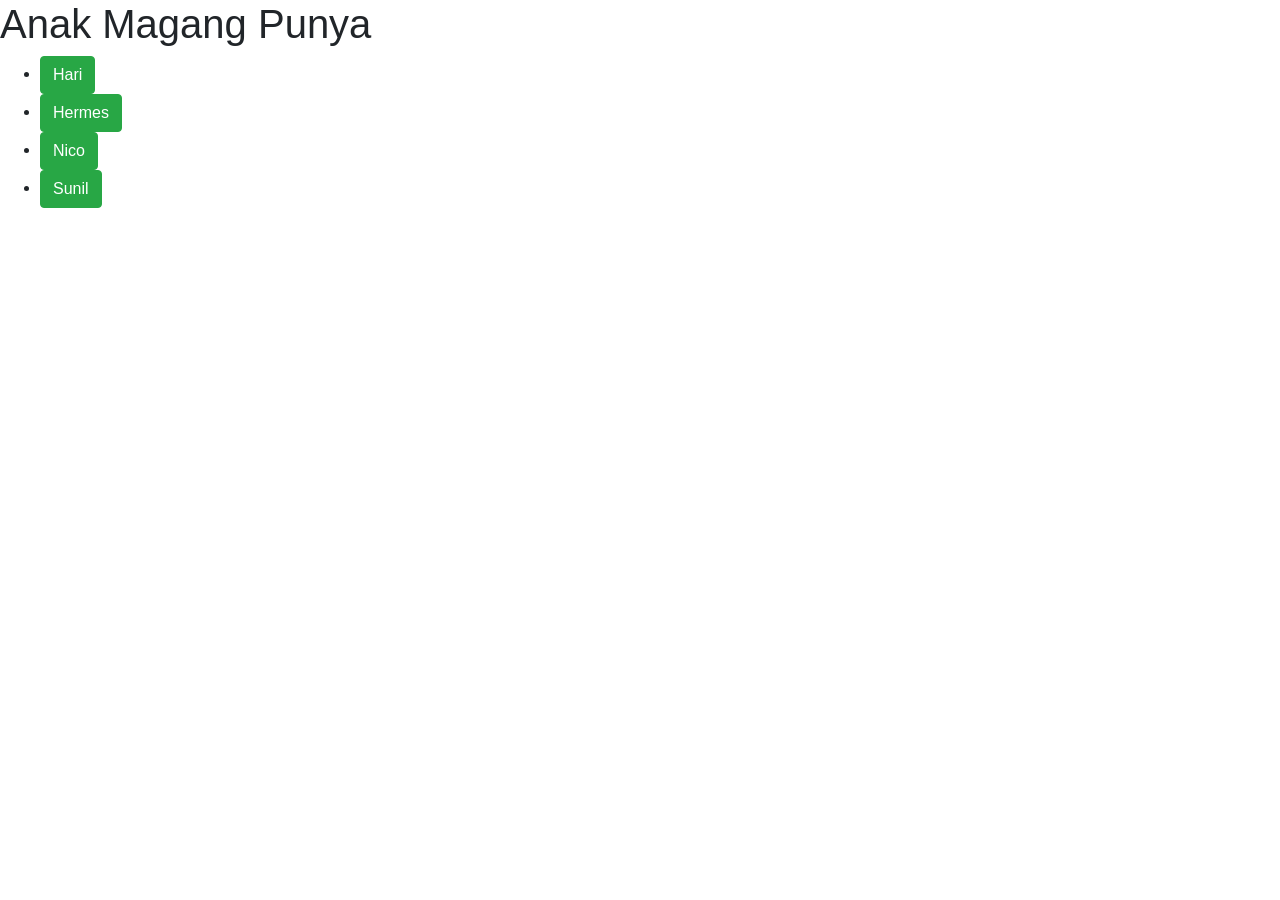
==== index.html @ f6f4cf1c "Anak Magang" ====
<!DOCTYPE html>
<html lang="en">
<head>
    <meta charset="UTF-8">
    <meta name="viewport" content="width=device-width, initial-scale=1.0">
    <meta http-equiv="X-UA-Compatible" content="ie=edge">
    <title>Anak Magang Punya</title>
    <link rel="stylesheet" href="backup/assets/css/bootstrap.css">
</head>
<body>
    <h1>Anak Magang Punya</h1>
    <ul>
        <li><a href="Hari/tes.html" class="btn btn-success">Hari</a></li>
        <li><a href="Hermes/test.html" class="btn btn-success">Hermes</a></li>
        <li><a href="Nico/test3.html" class="btn btn-success">Nico</a></li>
        <li><a href="Sunil/tess.html" class="btn btn-success">Sunil</a></li>
    </ul>
</body>
</html>
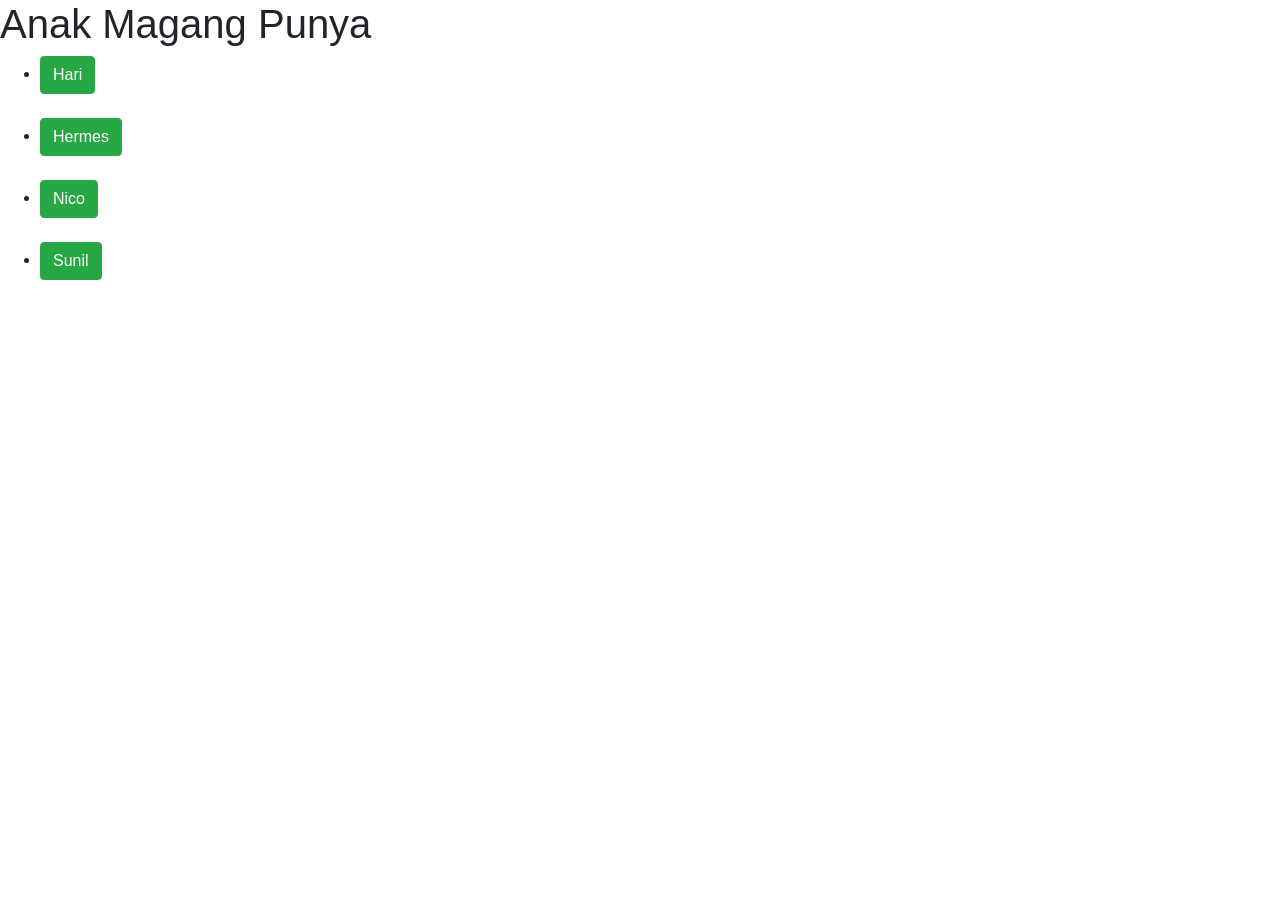
==== commit fc347d6e: "Anak Magang" ====
--- a/index.html
+++ b/index.html
@@ -10,9 +10,9 @@
 <body>
     <h1>Anak Magang Punya</h1>
     <ul>
-        <li><a href="Hari/tes.html" class="btn btn-success">Hari</a></li>
-        <li><a href="Hermes/test.html" class="btn btn-success">Hermes</a></li>
-        <li><a href="Nico/test3.html" class="btn btn-success">Nico</a></li>
+        <li><a href="Hari/tes.html" class="btn btn-success">Hari</a></li><br>
+        <li><a href="Hermes/test.html" class="btn btn-success">Hermes</a></li><br>
+        <li><a href="Nico/test3.html" class="btn btn-success">Nico</a></li><br>
         <li><a href="Sunil/tess.html" class="btn btn-success">Sunil</a></li>
     </ul>
 </body>
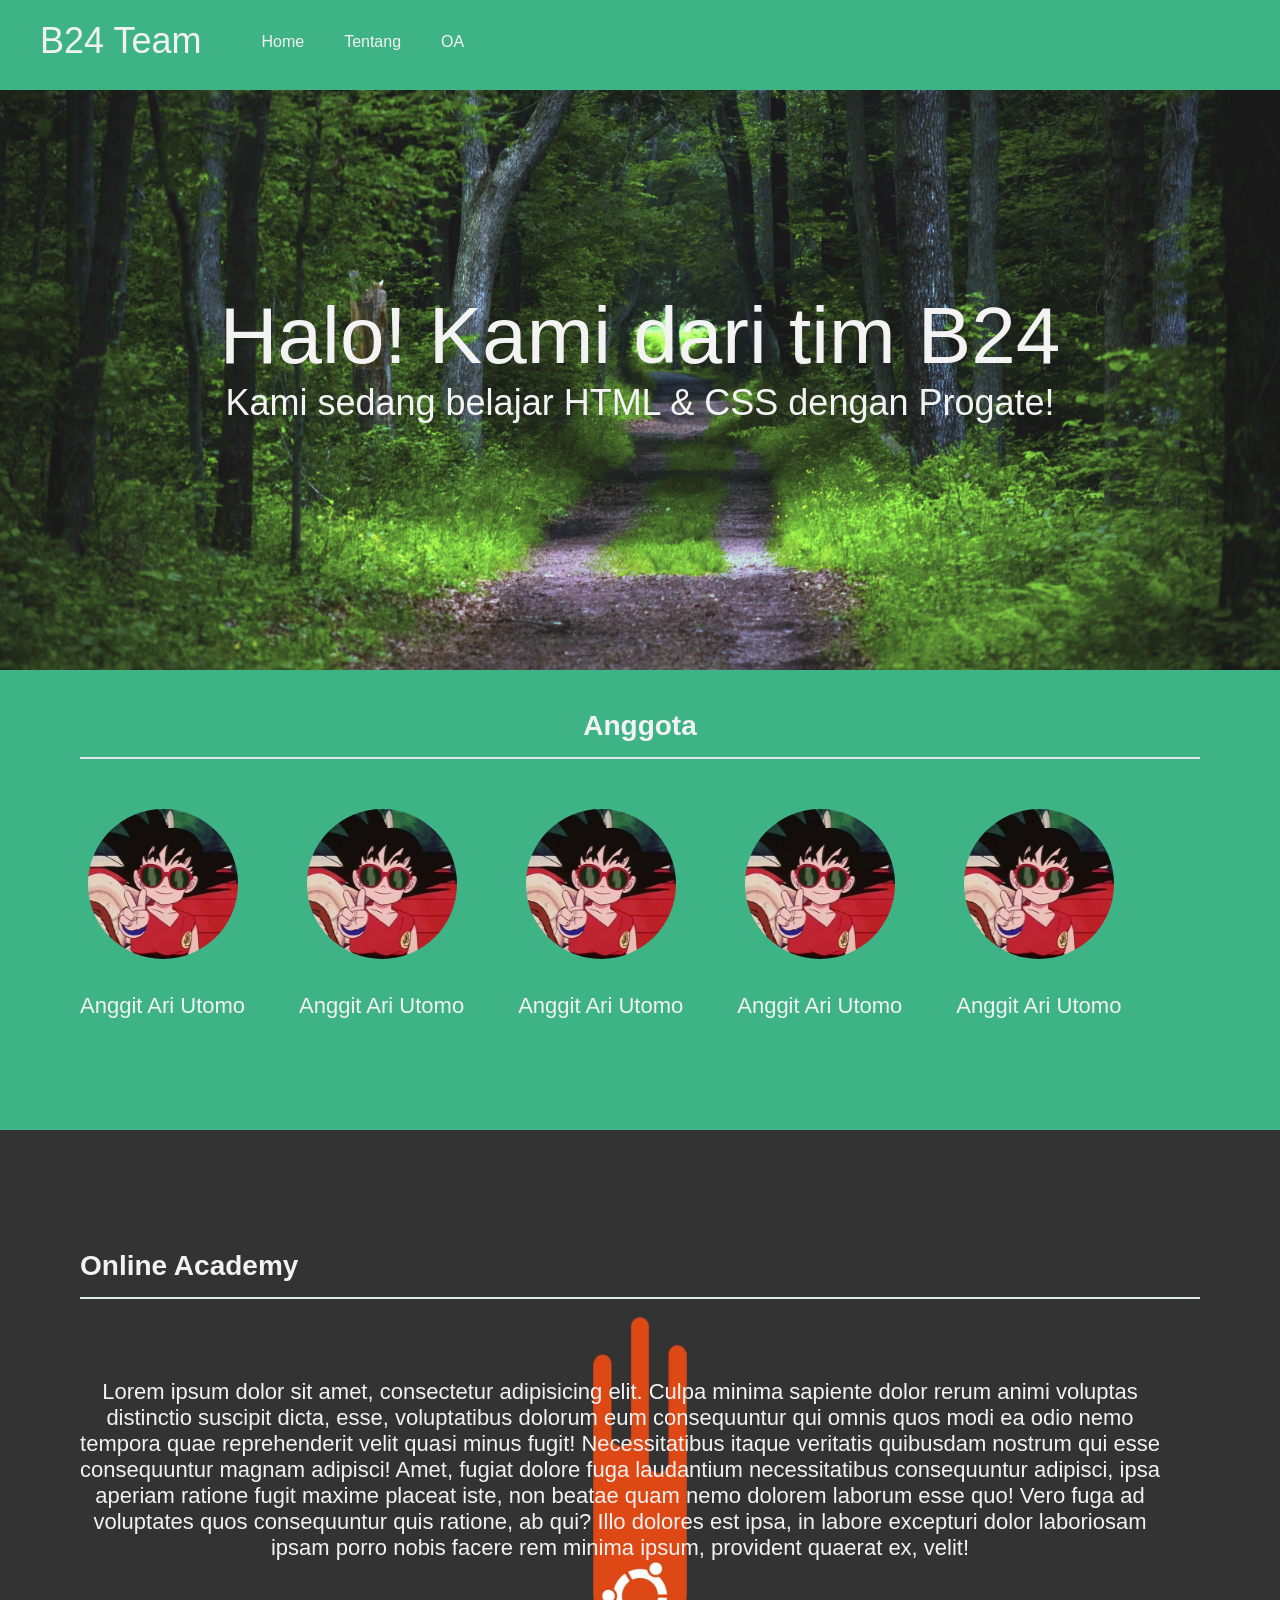
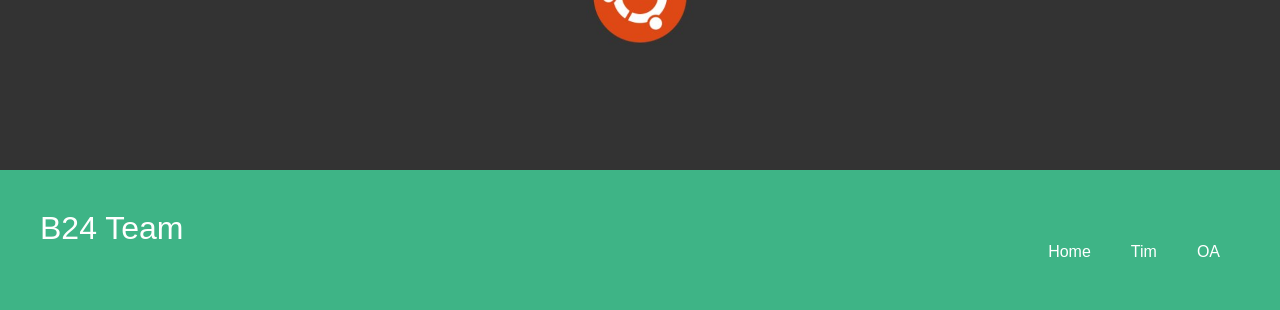
==== commit d5c8a8cc: "push pertama" ====
--- a/index.html
+++ b/index.html
@@ -1,19 +1,80 @@
 <!DOCTYPE html>
 <html lang="en">
 <head>
-    <meta charset="UTF-8">
-    <meta name="viewport" content="width=device-width, initial-scale=1.0">
-    <meta http-equiv="X-UA-Compatible" content="ie=edge">
-    <title>Anak Magang Punya</title>
-    <link rel="stylesheet" href="backup/assets/css/bootstrap.css">
+   <meta charset="UTF-8">
+   <meta name="viewport" content="width=device-width, initial-scale=1.0">
+   <meta http-equiv="X-UA-Compatible" content="ie=edge">
+   <title>B24 DTS20</title>
+   <link rel="stylesheet" href="style.css">
 </head>
 <body>
-    <h1>Anak Magang Punya</h1>
-    <ul>
-        <li><a href="Hari/tes.html" class="btn btn-success">Hari</a></li><br>
-        <li><a href="Hermes/test.html" class="btn btn-success">Hermes</a></li><br>
-        <li><a href="Nico/test3.html" class="btn btn-success">Nico</a></li><br>
-        <li><a href="Sunil/tess.html" class="btn btn-success">Sunil</a></li>
-    </ul>
+   <div class="header">
+      <div class="header-logo">
+         B24 Team
+      </div>
+
+      <div class="header-list">
+         <ul>
+            <li><a href="#">Home</a></li>
+            <li><a href="#">Tentang</a></li>
+            <li><a href="#">OA</a></li>
+         </ul>
+      </div>
+   </div>
+
+   <div class="main-tiga">
+      <div class="copy-container">
+         <h1>Halo! Kami dari tim B24</h1>
+         <h2>Kami sedang belajar HTML & CSS dengan Progate!</h2>
+      </div>
+   </div>
+
+   <div class="main">
+      <div class="contents">
+         <h3 class="content-title">Anggota</h3>
+
+         <div class="content-items">
+            <img src="img.jpeg" alt="" width="150" height="150" class="img">
+            <p>Anggit Ari Utomo</p>
+         </div>
+         <div class="content-items">
+            <img src="img.jpeg" alt="" width="150" height="150" class="img">
+            <p>Anggit Ari Utomo</p>
+         </div>
+         <div class="content-items">
+            <img src="img.jpeg" alt="" width="150" height="150" class="img">
+            <p>Anggit Ari Utomo</p>
+         </div>
+         <div class="content-items">
+            <img src="img.jpeg" alt="" width="150" height="150" class="img">
+            <p>Anggit Ari Utomo</p>
+         </div>
+         <div class="content-items">
+            <img src="img.jpeg" alt="" width="150" height="150" class="img">
+            <p>Anggit Ari Utomo</p>
+         </div>
+      </div>
+   </div>
+
+   <div class="main-dua">
+      <div class="contents-dua">
+         <h3 class="content-title-dua">Online Academy</h3>
+
+         <div class="content-items-dua">
+            <p>Lorem ipsum dolor sit amet, consectetur adipisicing elit. Culpa minima sapiente dolor rerum animi voluptas distinctio suscipit dicta, esse, voluptatibus dolorum eum consequuntur qui omnis quos modi ea odio nemo tempora quae reprehenderit velit quasi minus fugit! Necessitatibus itaque veritatis quibusdam nostrum qui esse consequuntur magnam adipisci! Amet, fugiat dolore fuga laudantium necessitatibus consequuntur adipisci, ipsa aperiam ratione fugit maxime placeat iste, non beatae quam nemo dolorem laborum esse quo! Vero fuga ad voluptates quos consequuntur quis ratione, ab qui? Illo dolores est ipsa, in labore excepturi dolor laboriosam ipsam porro nobis facere rem minima ipsum, provident quaerat ex, velit!</p>
+         </div>
+      </div>
+   </div>
+
+   <div class="footer">
+      <div class="footer-logo">B24 Team</div>
+      <div class="footer-list">
+         <ul>
+            <li>Home</li>
+            <li>Tim</li>
+            <li>OA</li>
+         </ul>
+      </div>
+   </div>
 </body>
-</html>+</html>
--- a/style.css
+++ b/style.css
@@ -0,0 +1,149 @@
+* {
+   font-family: 'Ubuntu', sans-serif;
+   margin: 0;
+}
+
+.header {
+  background-color: #3eb486;
+  height: 90px;
+  position: sticky;
+  top: 0;
+  z-index: 10;
+}
+
+.header-logo {
+   font-size: 36px;
+   float: left;
+   padding: 20px 40px;
+   color: #f2f2f2;
+}
+
+li {
+   list-style: none;
+   float: left;
+   padding: 33px 20px;
+}
+
+.header-list a {
+   text-decoration: none;
+   color: #f2f2f2;
+}
+
+
+.main {
+  background-color: #3eb486;
+  color: #f2f2f2;
+  height: auto;
+  padding: 20px 80px;
+}
+
+.copy-container {
+   margin-top: 100px;
+   text-align: center;
+}
+
+.copy-container h1 {
+   font-size: 80px;
+   font-weight: normal;
+}
+
+.copy-container h2 {
+   font-size: 36px;
+   font-weight: normal;
+}
+
+.contents {
+   height: 400px;
+   margin-top: 20px;
+   text-align: center;
+   flex-wrap: wrap;
+}
+
+.content-title {
+   border-bottom: 2px solid #dee7ec;
+   font-size: 28px;
+   padding-bottom: 15px;
+   margin-bottom: 50px;
+}
+
+.content-items {
+   float: left;
+   margin-right: 54px;
+   text-align: center;
+}
+
+.content-items p {
+  font-size: 22px;
+  margin-top: 30px;
+  text-align: center;
+}
+
+.img {
+   border-radius: 50%;
+}
+
+
+.main-dua {
+  background-image: url(wp2.jpg);
+  background-size: cover;
+  background-position: left;
+  color: #f2f2f2;
+  height: auto;
+  padding: 20px 80px;
+}
+
+
+.main-tiga {
+  background-image: url(wp.jpg);
+  background-position: center;
+  background-size: cover;
+  height: 380px;
+  color: #f2f2f2;
+  padding: 100px 80px;
+  opacity: 0.9;
+}
+
+.contents-dua {
+   height: 500px;
+   margin-top: 100px;
+}
+
+.content-title-dua {
+   border-bottom: 2px solid #dee7ec;
+   font-size: 28px;
+   padding-bottom: 15px;
+   margin-bottom: 50px;
+}
+
+.content-items-dua {
+   float: left;
+   margin-right: 40px;
+}
+
+.content-items-dua p {
+  font-size: 22px;
+  margin-top: 30px;
+  text-align: center;
+}
+
+/* footer */
+
+.footer {
+  background-color: #3eb486;
+  color: #fff;
+  height: 60px;
+  padding: 40px;
+}
+
+.footer-logo {
+  float: left;
+  font-size: 32px;
+}
+
+.footer-list {
+  float: right;
+}
+
+.footer-list li {
+  padding-bottom: auto;
+}
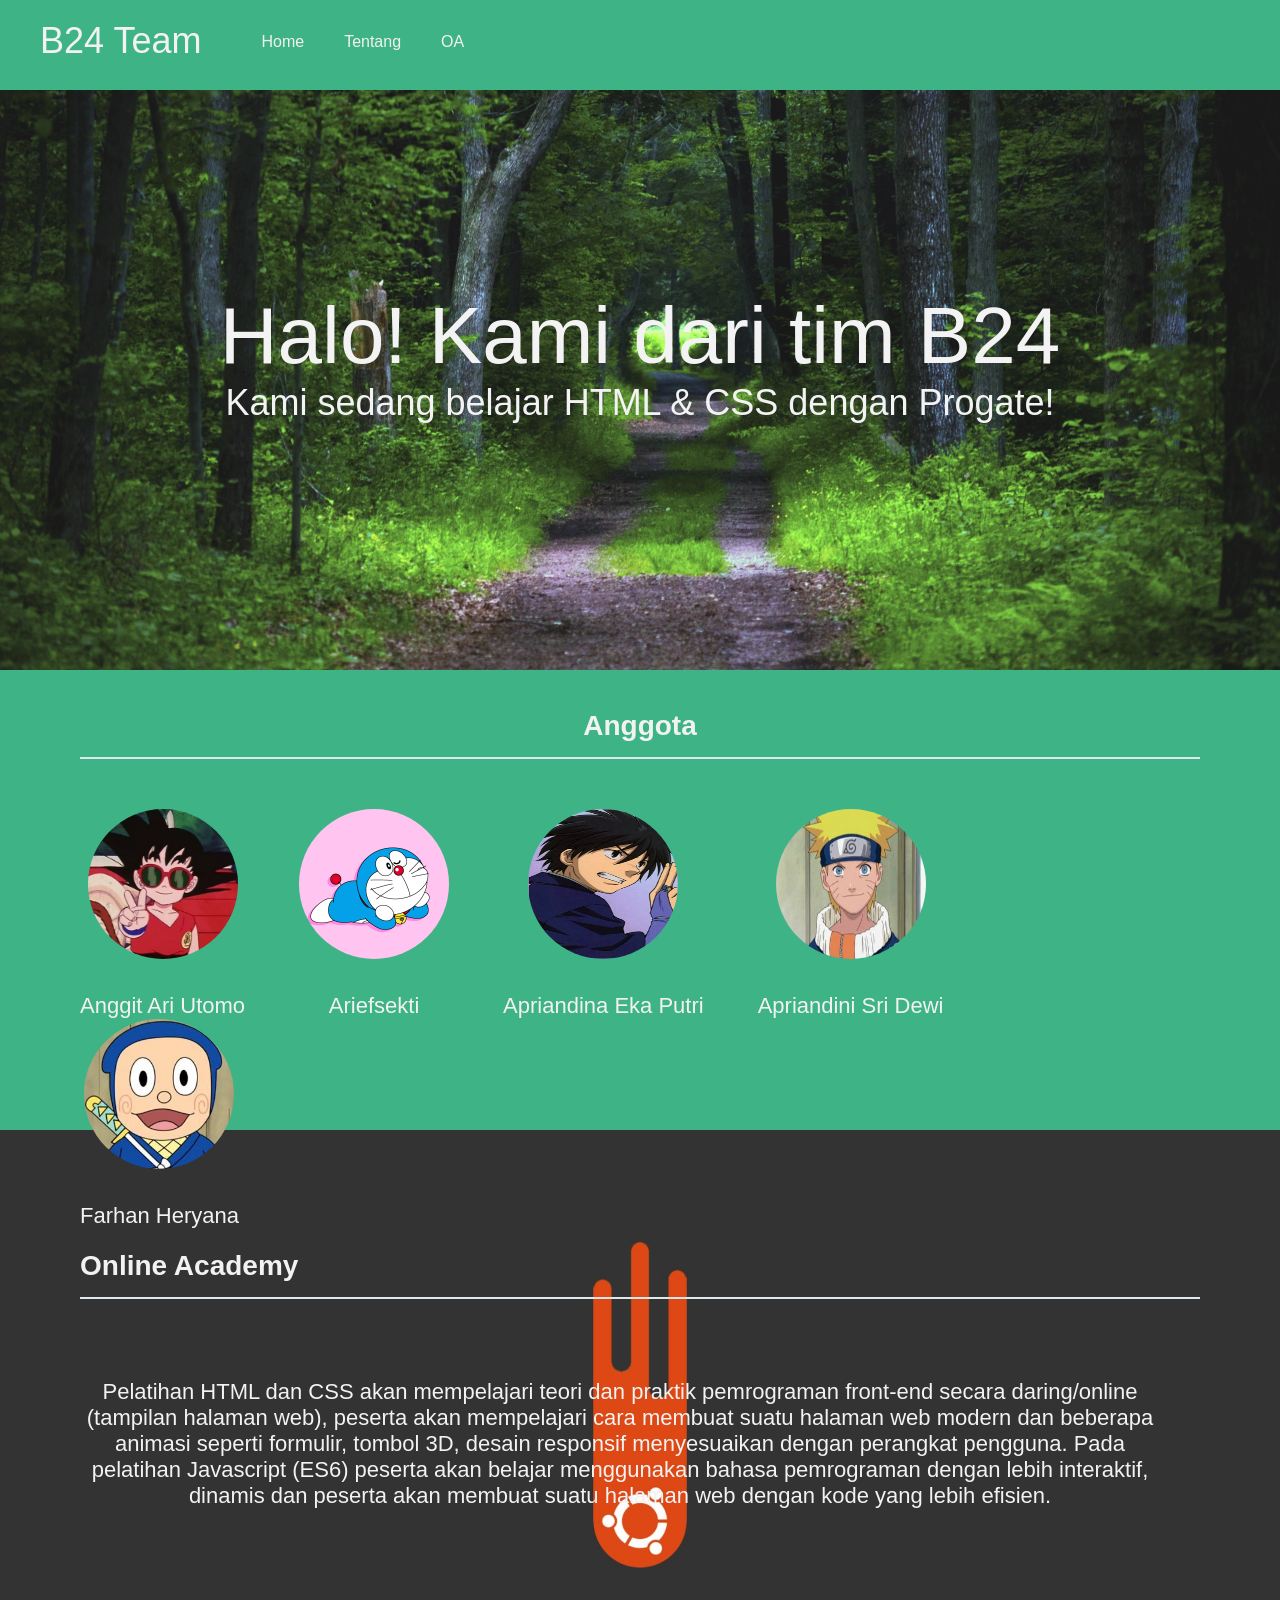
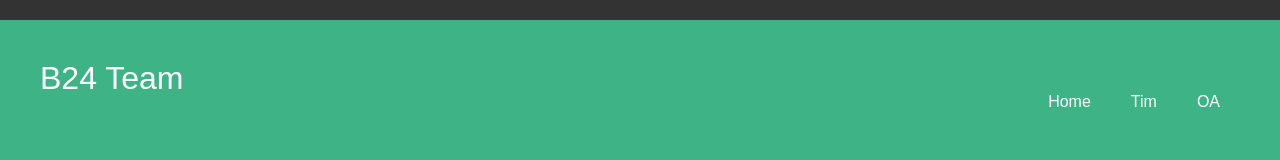
==== commit 5cf2fc80: "push kedua" ====
--- a/index.html
+++ b/index.html
@@ -38,20 +38,20 @@
             <p>Anggit Ari Utomo</p>
          </div>
          <div class="content-items">
-            <img src="img.jpeg" alt="" width="150" height="150" class="img">
-            <p>Anggit Ari Utomo</p>
+            <img src="doraemon.jpg" alt="" width="150" height="150" class="img">
+            <p>Ariefsekti</p>
          </div>
          <div class="content-items">
-            <img src="img.jpeg" alt="" width="150" height="150" class="img">
-            <p>Anggit Ari Utomo</p>
+            <img src="kekkaishi.jpg" alt="" width="150" height="150" class="img">
+            <p>Apriandina Eka Putri</p>
          </div>
          <div class="content-items">
-            <img src="img.jpeg" alt="" width="150" height="150" class="img">
-            <p>Anggit Ari Utomo</p>
+            <img src="Naruto.jpg" alt="" width="150" height="150" class="img">
+            <p>Apriandini Sri Dewi</p>
          </div>
          <div class="content-items">
-            <img src="img.jpeg" alt="" width="150" height="150" class="img">
-            <p>Anggit Ari Utomo</p>
+            <img src="hatori.jpg" alt="" width="150" height="150" class="img">
+            <p>Farhan Heryana</p>
          </div>
       </div>
    </div>
@@ -61,7 +61,9 @@
          <h3 class="content-title-dua">Online Academy</h3>
 
          <div class="content-items-dua">
-            <p>Lorem ipsum dolor sit amet, consectetur adipisicing elit. Culpa minima sapiente dolor rerum animi voluptas distinctio suscipit dicta, esse, voluptatibus dolorum eum consequuntur qui omnis quos modi ea odio nemo tempora quae reprehenderit velit quasi minus fugit! Necessitatibus itaque veritatis quibusdam nostrum qui esse consequuntur magnam adipisci! Amet, fugiat dolore fuga laudantium necessitatibus consequuntur adipisci, ipsa aperiam ratione fugit maxime placeat iste, non beatae quam nemo dolorem laborum esse quo! Vero fuga ad voluptates quos consequuntur quis ratione, ab qui? Illo dolores est ipsa, in labore excepturi dolor laboriosam ipsam porro nobis facere rem minima ipsum, provident quaerat ex, velit!</p>
+            <p>
+               Pelatihan HTML dan CSS akan mempelajari teori dan praktik pemrograman front-end secara daring/online (tampilan halaman web), peserta akan mempelajari cara membuat suatu halaman web modern dan beberapa animasi seperti formulir, tombol 3D, desain responsif menyesuaikan dengan perangkat pengguna. Pada pelatihan Javascript (ES6) peserta akan belajar menggunakan bahasa pemrograman dengan lebih interaktif, dinamis dan peserta akan membuat suatu halaman web dengan kode yang lebih efisien.
+            </p>
          </div>
       </div>
    </div>
--- a/style.css
+++ b/style.css
@@ -104,7 +104,7 @@
 }
 
 .contents-dua {
-   height: 500px;
+   height: 350px;
    margin-top: 100px;
 }
 
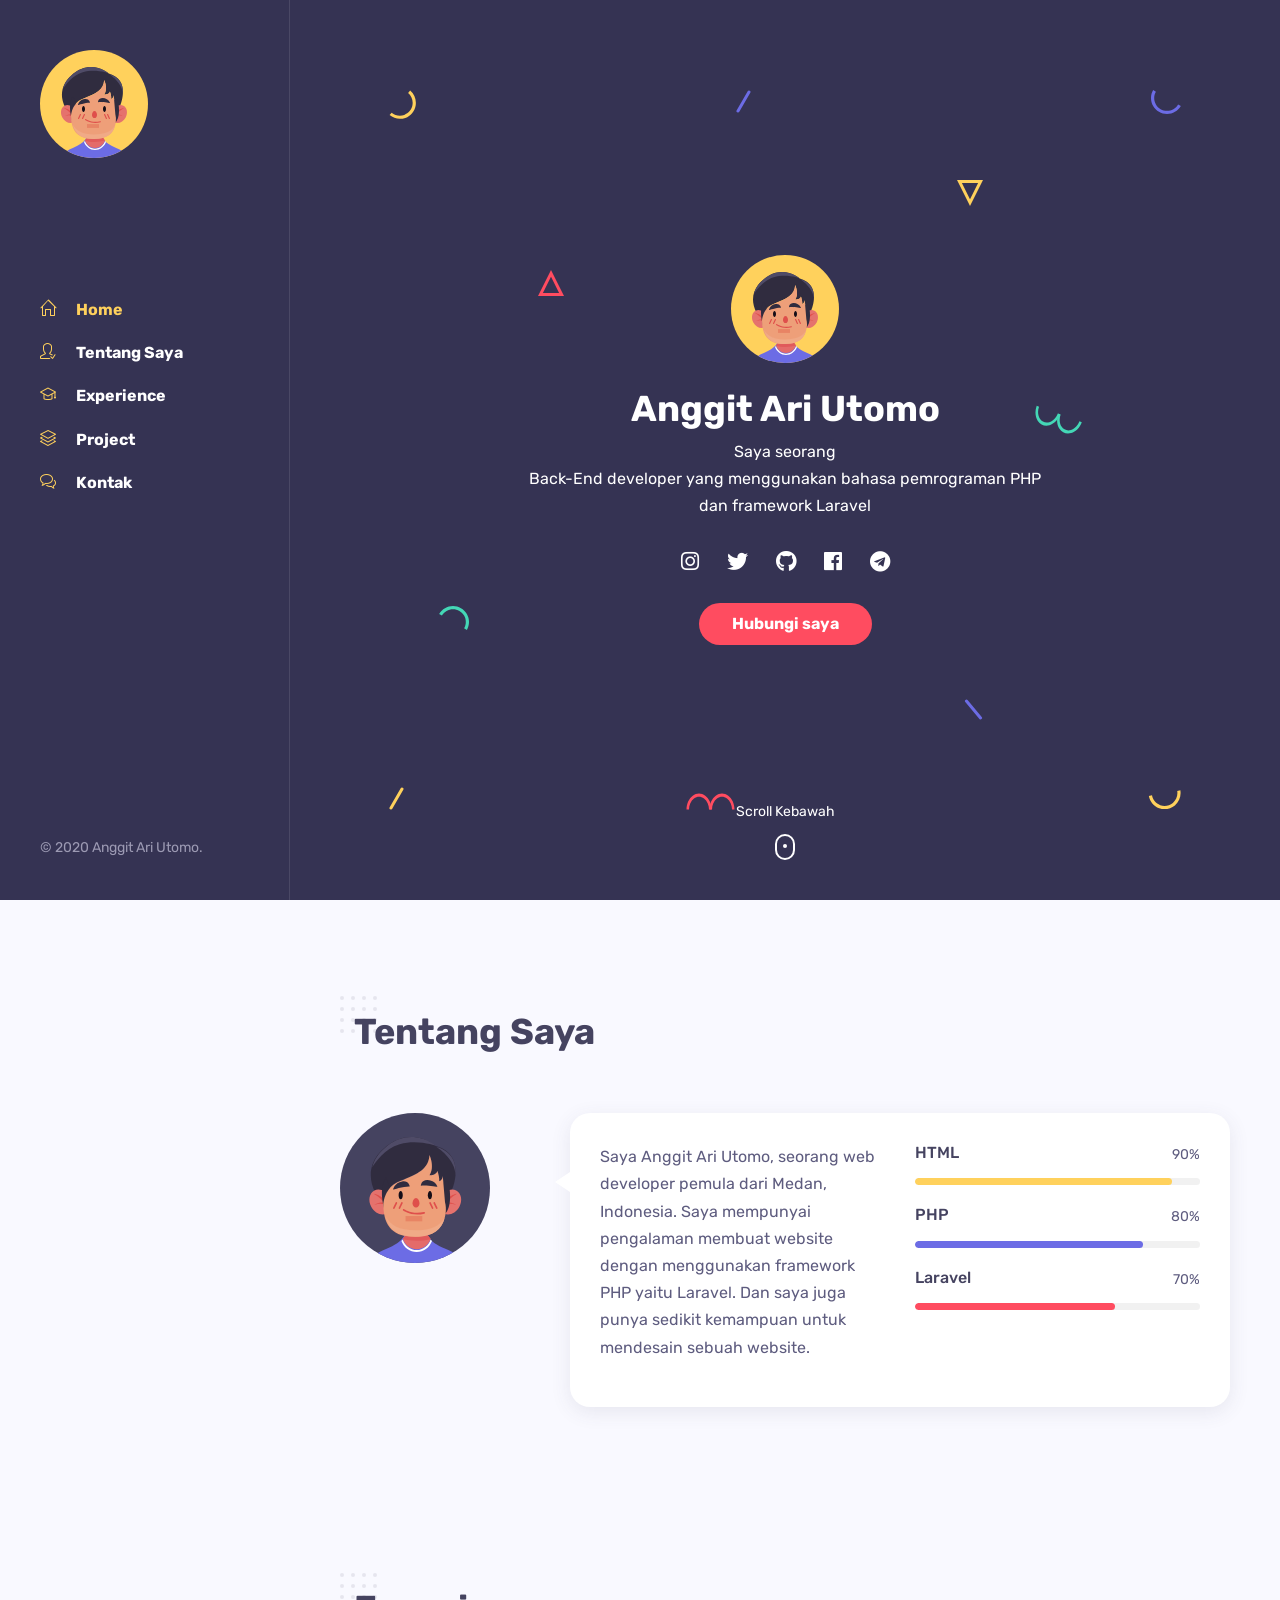
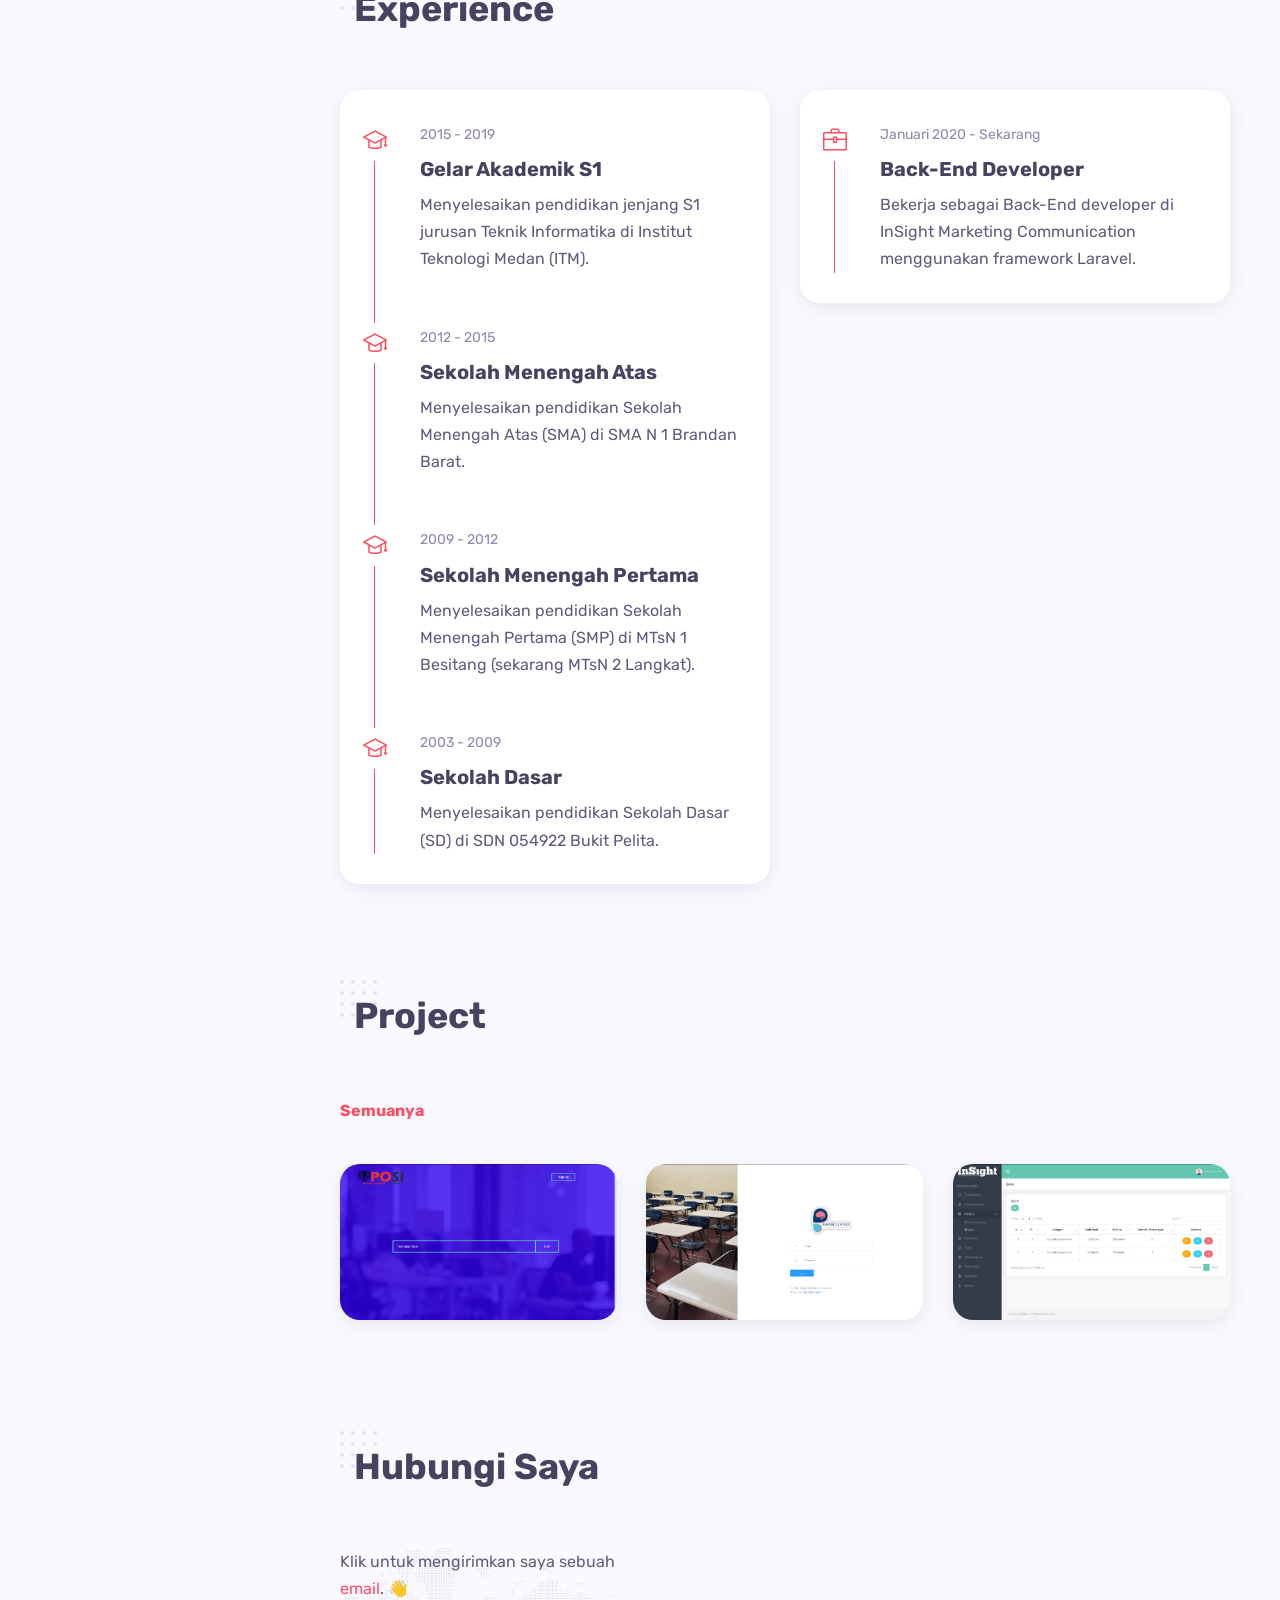
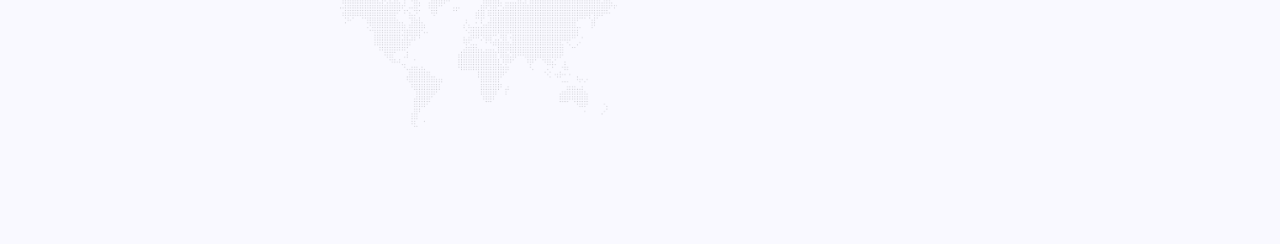
==== commit 75abcffc: "first push" ====
--- a/index.html
+++ b/index.html
@@ -1,82 +1,898 @@
 <!DOCTYPE html>
-<html lang="en">
+<html lang="en-US">
 <head>
-   <meta charset="UTF-8">
-   <meta name="viewport" content="width=device-width, initial-scale=1.0">
-   <meta http-equiv="X-UA-Compatible" content="ie=edge">
-   <title>B24 DTS20</title>
-   <link rel="stylesheet" href="style.css">
+	<meta http-equiv="Content-Type" content="text/html; charset=UTF-8">
+	<title>Anggit Ari Utomo - Portfolio/CV/Resume</title>
+	<meta name="description" content="Anggit Ari Utomo - Portfolio/CV/Resume">
+	<meta name="viewport" content="width=device-width, initial-scale=1, maximum-scale=1">
+	<link rel="shortcut icon" type="image/x-icon" href="images/favicon.png">
+
+	<!-- STYLESHEETS -->
+	<link rel="stylesheet" href="css/bootstrap.min.css" type="text/css" media="all">
+	<link rel="stylesheet" href="css/all.min.css" type="text/css" media="all">
+	<link rel="stylesheet" href="css/simple-line-icons.css" type="text/css" media="all">
+	<link rel="stylesheet" href="css/slick.css" type="text/css" media="all">
+	<link rel="stylesheet" href="css/animate.css" type="text/css" media="all">
+	<link rel="stylesheet" href="css/magnific-popup.css" type="text/css" media="all">
+	<link rel="stylesheet" href="css/style.css" type="text/css" media="all">
+
+	<!--[if lt IE 9]> -->
+	<script src="https://oss.maxcdn.com/html5shiv/3.7.2/html5shiv.min.js"></script>
+	<script src="https://oss.maxcdn.com/respond/1.4.2/respond.min.js"></script>
+    <!-- <![endif]-->
+
 </head>
+
 <body>
-   <div class="header">
-      <div class="header-logo">
-         B24 Team
-      </div>
-
-      <div class="header-list">
-         <ul>
-            <li><a href="#">Home</a></li>
-            <li><a href="#">Tentang</a></li>
-            <li><a href="#">OA</a></li>
-         </ul>
-      </div>
-   </div>
-
-   <div class="main-tiga">
-      <div class="copy-container">
-         <h1>Halo! Kami dari tim B24</h1>
-         <h2>Kami sedang belajar HTML & CSS dengan Progate!</h2>
-      </div>
-   </div>
-
-   <div class="main">
-      <div class="contents">
-         <h3 class="content-title">Anggota</h3>
-
-         <div class="content-items">
-            <img src="img.jpeg" alt="" width="150" height="150" class="img">
-            <p>Anggit Ari Utomo</p>
-         </div>
-         <div class="content-items">
-            <img src="doraemon.jpg" alt="" width="150" height="150" class="img">
-            <p>Ariefsekti</p>
-         </div>
-         <div class="content-items">
-            <img src="kekkaishi.jpg" alt="" width="150" height="150" class="img">
-            <p>Apriandina Eka Putri</p>
-         </div>
-         <div class="content-items">
-            <img src="Naruto.jpg" alt="" width="150" height="150" class="img">
-            <p>Apriandini Sri Dewi</p>
-         </div>
-         <div class="content-items">
-            <img src="hatori.jpg" alt="" width="150" height="150" class="img">
-            <p>Farhan Heryana</p>
-         </div>
-      </div>
-   </div>
-
-   <div class="main-dua">
-      <div class="contents-dua">
-         <h3 class="content-title-dua">Online Academy</h3>
-
-         <div class="content-items-dua">
-            <p>
-               Pelatihan HTML dan CSS akan mempelajari teori dan praktik pemrograman front-end secara daring/online (tampilan halaman web), peserta akan mempelajari cara membuat suatu halaman web modern dan beberapa animasi seperti formulir, tombol 3D, desain responsif menyesuaikan dengan perangkat pengguna. Pada pelatihan Javascript (ES6) peserta akan belajar menggunakan bahasa pemrograman dengan lebih interaktif, dinamis dan peserta akan membuat suatu halaman web dengan kode yang lebih efisien.
-            </p>
-         </div>
-      </div>
-   </div>
-
-   <div class="footer">
-      <div class="footer-logo">B24 Team</div>
-      <div class="footer-list">
-         <ul>
-            <li>Home</li>
-            <li>Tim</li>
-            <li>OA</li>
-         </ul>
-      </div>
-   </div>
+
+<!-- Preloader -->
+<div id="preloader">
+	<div class="outer">
+		<!-- Google Chrome -->
+		<div class="infinityChrome">
+			<div></div>
+			<div></div>
+			<div></div>
+		</div>
+
+		<!-- Safari and others -->
+		<div class="infinity">
+			<div>
+				<span></span>
+			</div>
+			<div>
+				<span></span>
+			</div>
+			<div>
+				<span></span>
+			</div>
+		</div>
+		<!-- Stuff -->
+		<svg xmlns="http://www.w3.org/2000/svg" version="1.1" class="goo-outer">
+			<defs>
+				<filter id="goo">
+					<feGaussianBlur in="SourceGraphic" stdDeviation="6" result="blur" />
+					<feColorMatrix in="blur" values="1 0 0 0 0  0 1 0 0 0  0 0 1 0 0  0 0 0 18 -7" result="goo" />
+					<feBlend in="SourceGraphic" in2="goo" />
+				</filter>
+			</defs>
+		</svg>
+	</div>
+</div>
+
+<!-- mobile header -->
+<header class="mobile-header-1">
+	<div class="container">
+		<!-- menu icon -->
+		<div class="menu-icon d-inline-flex mr-4">
+			<button>
+				<span></span>
+			</button>
+		</div>
+		<!-- logo image -->
+		<div class="site-logo">
+			<a href="index.html">
+				<img src="images/avatar-1.svg" alt="Bolby" />
+				<!-- Anggit. -->
+			</a>
+		</div>
+	</div>
+</header>
+
+<!-- desktop header -->
+<header class="desktop-header-1 d-flex align-items-start flex-column">
+	
+	<!-- logo image -->
+	<div class="site-logo">
+		<a href="index.html">
+			<img src="images/avatar-1.svg" alt="Bolby" />
+			<!-- Anggit. -->
+		</a>
+	</div>
+	
+	<!-- main menu -->
+	<nav>
+		<ul class="vertical-menu scrollspy">
+			<li class="active"><a href="#home"><i class="icon-home"></i>Home</a></li>
+			<li><a href="#about"><i class="icon-user-following"></i>Tentang Saya</a></li>
+			<!-- <li><a href="#services"><i class="icon-briefcase"></i>Services</a></li> -->
+			<li><a href="#experience"><i class="icon-graduation"></i>Experience</a></li>
+			<li><a href="#works"><i class="icon-layers"></i>Project</a></li>
+			<!-- <li><a href="#blog"><i class="icon-note"></i>Blog</a></li> -->
+			<li><a href="#contact"><i class="icon-bubbles"></i>Kontak</a></li>
+		</ul>
+	</nav>
+	
+	<!-- site footer -->
+	<div class="footer">
+		<!-- copyright text -->
+		<span class="copyright">© 2020 Anggit Ari Utomo.</span>
+	</div>
+
+</header>
+
+<!-- main layout -->
+<main class="content">
+	
+	<!-- section home -->
+	<section id="home" class="home d-flex align-items-center">
+		<div class="container">
+
+			<!-- intro -->
+			<div class="intro">
+				<!-- avatar image -->
+				<img src="images/avatar-1.svg" alt="Bolby" class="mb-4" />
+
+				<!-- info -->
+				<h1 class="mb-2 mt-0">Anggit Ari Utomo</h1>
+				<span>Saya seorang <span class="text-rotating">Back-End developer yang menggunakan bahasa pemrograman PHP dan framework Laravel</span></span>
+
+				<!-- social icons -->
+				<ul class="social-icons light list-inline mb-0 mt-4">
+					<li class="list-inline-item"><a href="https://www.instagram.com/anggitau2/"><i class="fab fa-instagram"></i></a></li>
+					<li class="list-inline-item"><a href="https://twitter.com/anggitau_"><i class="fab fa-twitter"></i></a></li>
+					<li class="list-inline-item"><a href="https://github.com/putralangkat97/"><i class="fab fa-github"></i></a></li>
+					<li class="list-inline-item"><a href="https://www.facebook.com/anggit.ariutomo"><i class="fab fa-facebook"></i></a></li>
+					<li class="list-inline-item"><a href="https://t.me/absoluthalal"><i class="fab fa-telegram"></i></a></li>
+				</ul>
+
+				<!-- buttons -->
+				<div class="mt-4">
+					<a href="#contact" class="btn btn-default">Hubungi saya</a>
+				</div>
+			</div>
+			
+			<!-- scroll down mouse wheel -->
+			<div class="scroll-down">
+				<a href="#about" class="mouse-wrapper">
+					<span>Scroll Kebawah</span>
+					<span class="mouse">
+						<span class="wheel"></span>
+					</span>
+				</a>
+			</div>
+
+			<!-- parallax layers -->
+			<div class="parallax" data-relative-input="true">
+
+				<svg width="27" height="29" data-depth="0.3" class="layer p1" xmlns="http://www.w3.org/2000/svg"><path d="M21.15625.60099c4.37954 3.67487 6.46544 9.40612 5.47254 15.03526-.9929 5.62915-4.91339 10.30141-10.2846 12.25672-5.37122 1.9553-11.3776.89631-15.75715-2.77856l2.05692-2.45134c3.50315 2.93948 8.3087 3.78663 12.60572 2.22284 4.297-1.5638 7.43381-5.30209 8.22768-9.80537.79387-4.50328-.8749-9.08872-4.37803-12.02821L21.15625.60099z" fill="#FFD15C" fill-rule="evenodd"/></svg>
+
+				<svg width="26" height="26" data-depth="0.2" class="layer p2" xmlns="http://www.w3.org/2000/svg"><path d="M13 3.3541L2.42705 24.5h21.1459L13 3.3541z" stroke="#FF4C60" stroke-width="3" fill="none" fill-rule="evenodd"/></svg>
+
+				<svg width="30" height="25" data-depth="0.3" class="layer p3" xmlns="http://www.w3.org/2000/svg"><path d="M.1436 8.9282C3.00213 3.97706 8.2841.92763 14.00013.92796c5.71605.00032 10.9981 3.04992 13.85641 8 2.8583 4.95007 2.8584 11.0491-.00014 16.00024l-2.77128-1.6c2.28651-3.96036 2.28631-8.84002.00011-12.8002-2.2862-3.96017-6.5124-6.40017-11.08513-6.4-4.57271.00018-8.79872 2.43984-11.08524 6.4002l-2.77128-1.6z" fill="#44D7B6" fill-rule="evenodd"/></svg>
+
+				<svg width="15" height="23" data-depth="0.6" class="layer p4" xmlns="http://www.w3.org/2000/svg"><rect transform="rotate(30 9.86603 10.13397)" x="7" width="3" height="25" rx="1.5" fill="#FFD15C" fill-rule="evenodd"/></svg>
+
+				<svg width="15" height="23" data-depth="0.2" class="layer p5" xmlns="http://www.w3.org/2000/svg"><rect transform="rotate(30 9.86603 10.13397)" x="7" width="3" height="25" rx="1.5" fill="#6C6CE5" fill-rule="evenodd"/></svg>
+
+				<svg width="49" height="17" data-depth="0.5" class="layer p6" xmlns="http://www.w3.org/2000/svg"><g fill="#FF4C60" fill-rule="evenodd"><path d="M.5 16.5c0-5.71709 2.3825-10.99895 6.25-13.8567 3.8675-2.85774 8.6325-2.85774 12.5 0C23.1175 5.50106 25.5 10.78292 25.5 16.5H23c0-4.57303-1.90625-8.79884-5-11.08535-3.09375-2.28652-6.90625-2.28652-10 0C4.90625 7.70116 3 11.92697 3 16.5H.5z"/><path d="M23.5 16.5c0-5.71709 2.3825-10.99895 6.25-13.8567 3.8675-2.85774 8.6325-2.85774 12.5 0C46.1175 5.50106 48.5 10.78292 48.5 16.5H46c0-4.57303-1.90625-8.79884-5-11.08535-3.09375-2.28652-6.90625-2.28652-10 0-3.09375 2.28651-5 6.51232-5 11.08535h-2.5z"/></g></svg>
+
+				<svg width="26" height="26" data-depth="0.4" class="layer p7" xmlns="http://www.w3.org/2000/svg"><path d="M13 22.6459L2.42705 1.5h21.1459L13 22.6459z" stroke="#FFD15C" stroke-width="3" fill="none" fill-rule="evenodd"/></svg>
+
+				<svg width="19" height="21" data-depth="0.3" class="layer p8" xmlns="http://www.w3.org/2000/svg"><rect transform="rotate(-40 6.25252 10.12626)" x="7" width="3" height="25" rx="1.5" fill="#6C6CE5" fill-rule="evenodd"/></svg>
+
+				<svg width="30" height="25" data-depth="0.3" data-depth-y="-1.30" class="layer p9" xmlns="http://www.w3.org/2000/svg"><path d="M29.8564 16.0718c-2.85854 4.95114-8.1405 8.00057-13.85654 8.00024-5.71605-.00032-10.9981-3.04992-13.85641-8-2.8583-4.95007-2.8584-11.0491.00014-16.00024l2.77128 1.6c-2.28651 3.96036-2.28631 8.84002-.00011 12.8002 2.2862 3.96017 6.5124 6.40017 11.08513 6.4 4.57271-.00018 8.79872-2.43984 11.08524-6.4002l2.77128 1.6z" fill="#6C6CE5" fill-rule="evenodd"/></svg>
+
+				<svg width="47" height="29" data-depth="0.2" class="layer p10" xmlns="http://www.w3.org/2000/svg"><g fill="#44D7B6" fill-rule="evenodd"><path d="M46.78878 17.19094c-1.95535 5.3723-6.00068 9.52077-10.61234 10.8834-4.61167 1.36265-9.0893-.26708-11.74616-4.27524-2.65686-4.00817-3.08917-9.78636-1.13381-15.15866l2.34923.85505c-1.56407 4.29724-1.2181 8.92018.90705 12.12693 2.12514 3.20674 5.70772 4.5107 9.39692 3.4202 3.68921-1.0905 6.92581-4.40949 8.48988-8.70673l2.34923.85505z"/><path d="M25.17585 9.32448c-1.95535 5.3723-6.00068 9.52077-10.61234 10.8834-4.61167 1.36264-9.0893-.26708-11.74616-4.27525C.16049 11.92447-.27182 6.14628 1.68354.77398l2.34923.85505c-1.56407 4.29724-1.2181 8.92018.90705 12.12692 2.12514 3.20675 5.70772 4.5107 9.39692 3.4202 3.68921-1.0905 6.92581-4.40948 8.48988-8.70672l2.34923.85505z"/></g></svg>
+
+				<svg width="33" height="20" data-depth="0.5" class="layer p11" xmlns="http://www.w3.org/2000/svg"><path d="M32.36774.34317c.99276 5.63023-1.09332 11.3614-5.47227 15.03536-4.37895 3.67396-10.3855 4.73307-15.75693 2.77837C5.76711 16.2022 1.84665 11.53014.8539 5.8999l3.15139-.55567c.7941 4.50356 3.93083 8.24147 8.22772 9.8056 4.29688 1.56413 9.10275.71673 12.60554-2.2227C28.34133 9.98771 30.01045 5.4024 29.21635.89884l3.15139-.55567z" fill="#FFD15C" fill-rule="evenodd"/></svg>
+
+			</div>
+		</div>
+		
+	</section>
+
+	<!-- section about -->
+	<section id="about">
+
+		<div class="container">
+			
+			<!-- section title -->
+			<h2 class="section-title wow fadeInUp">Tentang Saya</h2>
+
+			<div class="spacer" data-height="60"></div>
+			
+			<div class="row">
+
+				<div class="col-md-3">
+					<div class="text-center text-md-left">
+						<!-- avatar image -->
+						<img src="images/avatar-2.svg" alt="Bolby" />
+					</div>
+					<div class="spacer d-md-none d-lg-none" data-height="30"></div>
+				</div>
+
+				<div class="col-md-9 triangle-left-md triangle-top-sm">
+					<div class="rounded bg-white shadow-dark padding-30">
+						<div class="row">
+							<div class="col-md-6">
+								<!-- about text -->
+								<p>Saya Anggit Ari Utomo, seorang web developer pemula dari Medan, Indonesia. Saya mempunyai pengalaman membuat website dengan menggunakan framework PHP yaitu Laravel. Dan saya juga punya sedikit kemampuan untuk mendesain sebuah website.</p>
+								<div class="mt-3">
+									<!-- <a href="#" class="btn btn-default">Download CV</a> -->
+								</div>
+								<div class="spacer d-md-none d-lg-none" data-height="30"></div>
+							</div>
+							<div class="col-md-6">
+								<!-- skill item -->
+								<div class="skill-item">
+									<div class="skill-info clearfix">
+										<h4 class="float-left mb-3 mt-0">HTML</h4>
+										<span class="float-right">90%</span>
+									</div>
+									<div class="progress">
+										<div class="progress-bar data-background" role="progressbar" aria-valuemin="0" aria-valuemax="100" aria-valuenow="90" data-color="#FFD15C">
+										</div>
+									</div>
+									<div class="spacer" data-height="20"></div>
+								</div>
+
+								<!-- skill item -->
+								<div class="skill-item">
+									<div class="skill-info clearfix">
+										<h4 class="float-left mb-3 mt-0">PHP</h4>
+										<span class="float-right">80%</span>
+									</div>
+									<div class="progress">
+										<div class="progress-bar data-background" role="progressbar" aria-valuemin="0" aria-valuemax="100" aria-valuenow="80" data-color="#6C6CE5">
+										</div>
+									</div>
+									<div class="spacer" data-height="20"></div>
+								</div>
+
+								<!-- skill item -->
+								<div class="skill-item">
+									<div class="skill-info clearfix">
+										<h4 class="float-left mb-3 mt-0">Laravel</h4>
+										<span class="float-right">70%</span>
+									</div>
+									<div class="progress">
+										<div class="progress-bar data-background" role="progressbar" aria-valuemin="0" aria-valuemax="100" aria-valuenow="70" data-color="#FF4C60">
+										</div>
+									</div>
+								</div>
+							</div>
+						</div>
+					</div>
+				</div>
+
+			</div>
+			<!-- row end -->
+
+			<div class="spacer" data-height="70"></div>
+			
+			<!-- <div class="row"> -->
+				
+				<!-- <div class="col-md-3 col-sm-6"> -->
+					<!-- fact item -->
+					<!-- <div class="fact-item">
+						<span class="icon icon-fire"></span>
+						<div class="details">
+							<h3 class="mb-0 mt-0 number"><em class="count">198</em></h3>
+							<p class="mb-0">Projects completed</p>
+						</div>
+					</div>
+					<div class="spacer d-md-none d-lg-none" data-height="30"></div>
+				</div>
+
+				<div class="col-md-3 col-sm-6"> -->
+					<!-- fact item -->
+					<!-- <div class="fact-item">
+						<span class="icon icon-cup"></span>
+						<div class="details">
+							<h3 class="mb-0 mt-0 number"><em class="count">5670</em></h3>
+							<p class="mb-0">Cup of coffee</p>
+						</div>
+					</div>
+					<div class="spacer d-md-none d-lg-none" data-height="30"></div>
+				</div>
+
+				<div class="col-md-3 col-sm-6"> -->
+					<!-- fact item -->
+					<!-- <div class="fact-item">
+						<span class="icon icon-people"></span>
+						<div class="details">
+							<h3 class="mb-0 mt-0 number"><em class="count">427</em></h3>
+							<p class="mb-0">Satisfied clients</p>
+						</div>
+					</div>
+					<div class="spacer d-md-none d-lg-none" data-height="30"></div>
+				</div>
+
+				<div class="col-md-3 col-sm-6"> -->
+					<!-- fact item -->
+					<!-- <div class="fact-item">
+						<span class="icon icon-badge"></span>
+						<div class="details">
+							<h3 class="mb-0 mt-0 number"><em class="count">35</em></h3>
+							<p class="mb-0">Nominees winner</p>
+						</div>
+					</div>
+				</div> -->
+
+			<!-- </div>  -->
+
+		</div>
+		
+	</section>
+	
+	<!-- section services -->
+	<!-- <section id="services">
+
+		<div class="container"> -->
+			
+			<!-- section title -->
+			<!-- <h2 class="section-title wow fadeInUp">Services</h2>
+
+			<div class="spacer" data-height="60"></div>
+			
+			<div class="row">
+
+				<div class="col-md-4"> -->
+					<!-- service box -->
+					<!-- <div class="service-box rounded data-background padding-30 text-center text-light shadow-blue" data-color="#6C6CE5">
+						<img src="images/service-1.svg" alt="UI/UX design" />
+						<h3 class="mb-3 mt-0">UI/UX design</h3>
+						<p class="mb-0">Lorem ipsum dolor sit amet consectetuer adipiscing elit aenean commodo ligula eget.</p>
+					</div>
+					<div class="spacer d-md-none d-lg-none" data-height="30"></div>
+				</div>
+
+				<div class="col-md-4"> -->
+					<!-- service box -->
+					<!-- <div class="service-box rounded data-background padding-30 text-center shadow-yellow" data-color="#F9D74C">
+						<img src="images/service-2.svg" alt="UI/UX design" />
+						<h3 class="mb-3 mt-0">Web Development</h3>
+						<p class="mb-0">Lorem ipsum dolor sit amet consectetuer adipiscing elit aenean commodo ligula eget.</p>
+					</div>
+					<div class="spacer d-md-none d-lg-none" data-height="30"></div>
+				</div>
+
+				<div class="col-md-4"> -->
+					<!-- service box -->
+					<!-- <div class="service-box rounded data-background padding-30 text-center text-light shadow-pink" data-color="#F97B8B">
+						<img src="images/service-3.svg" alt="UI/UX design" />
+						<h3 class="mb-3 mt-0">Photography</h3>
+						<p class="mb-0">Lorem ipsum dolor sit amet consectetuer adipiscing elit aenean commodo ligula eget.</p>
+					</div>
+				</div>
+
+			</div>
+
+			<div class="mt-5 text-center">
+				<p class="mb-0">Looking for a custom job? <a href="#contact">Click here</a> to contact me! 👋</p>
+			</div>
+
+		</div>
+		
+	</section> -->
+	
+	<!-- section experience -->
+	<section id="experience">
+
+		<div class="container">
+			
+			<!-- section title -->
+			<h2 class="section-title wow fadeInUp">Experience</h2>
+
+			<div class="spacer" data-height="60"></div>
+			
+			<div class="row">
+
+				<div class="col-md-6">
+					
+					<!-- timeline wrapper -->
+					<div class="timeline edu bg-white rounded shadow-dark padding-30 overflow-hidden">
+
+						<!-- timeline item -->
+						<div class="timeline-container wow fadeInUp">
+							<div class="content">
+								<span class="time">2015 - 2019</span>
+								<h3 class="title">Gelar Akademik S1</h3>
+								<p>Menyelesaikan pendidikan jenjang S1 jurusan Teknik Informatika di Institut Teknologi Medan (ITM).</p>
+							</div>
+						</div>
+
+						<!-- timeline item -->
+						<div class="timeline-container wow fadeInUp">
+							<div class="content">
+								<span class="time">2012 - 2015</span>
+								<h3 class="title">Sekolah Menengah Atas</h3>
+								<p>Menyelesaikan pendidikan Sekolah Menengah Atas (SMA) di SMA N 1 Brandan Barat.</p>
+							</div>
+						</div>
+
+						<!-- timeline item -->
+						<div class="timeline-container wow fadeInUp" data-wow-delay="0.2s">
+							<div class="content">
+								<span class="time">2009 - 2012</span>
+								<h3 class="title">Sekolah Menengah Pertama</h3>
+								<p>Menyelesaikan pendidikan Sekolah Menengah Pertama (SMP) di MTsN 1 Besitang (sekarang MTsN 2 Langkat).</p>
+							</div>
+						</div>
+
+						<!-- timeline item -->
+						<div class="timeline-container wow fadeInUp" data-wow-delay="0.4s">
+							<div class="content">
+								<span class="time">2003 - 2009</span>
+								<h3 class="title">Sekolah Dasar</h3>
+								<p>Menyelesaikan pendidikan Sekolah Dasar (SD) di SDN 054922 Bukit Pelita.</p>
+							</div>
+						</div>
+
+						<!-- main line -->
+						<span class="line"></span>
+
+					</div>
+
+				</div>
+
+				<div class="col-md-6">
+					
+					<!-- responsive spacer -->
+					<div class="spacer d-md-none d-lg-none" data-height="30"></div>
+
+					<!-- timeline wrapper -->
+					<div class="timeline exp bg-white rounded shadow-dark padding-30 overflow-hidden">
+
+						<!-- timeline item -->
+						<div class="timeline-container wow fadeInUp">
+							<div class="content">
+								<span class="time">Januari 2020 - Sekarang</span>
+								<h3 class="title">Back-End Developer</h3>
+								<p>Bekerja sebagai Back-End developer di InSight Marketing Communication menggunakan framework Laravel.</p>
+							</div>
+						</div>
+
+						<!-- main line -->
+						<span class="line"></span>
+
+					</div>
+
+				</div>
+
+			</div>
+
+		</div>
+		
+	</section>
+	
+	<!-- section works -->
+	<section id="works">
+
+		<div class="container">
+			
+			<!-- section title -->
+			<h2 class="section-title wow fadeInUp">Project</h2>
+
+			<div class="spacer" data-height="60"></div>
+
+			<!-- portfolio filter (desktop) -->
+			<ul class="portfolio-filter list-inline wow fadeInUp">
+				<li class="current list-inline-item" data-filter="*">Semuanya</li>
+			</ul>
+			
+			<!-- portfolio filter (mobile) -->
+			<div class="pf-filter-wrapper">
+				<select class="portfolio-filter-mobile">
+					<option value="*">Semuanya</option>
+				</select>
+			</div>
+			
+			<!-- portolio wrapper -->
+			<div class="row portfolio-wrapper">
+				
+				<!-- portfolio item -->
+				<div class="col-md-4 col-sm-6 grid-item art">
+					<a href="images/posi.png" class="work-image">
+						<div class="portfolio-item rounded shadow-dark">
+							<div class="details">
+								<span class="term">Laravel</span>
+								<h4 class="title">Membuat Website CBT Yayasan Pendidikan POSI</h4>
+								<span class="more-button"><i class="icon-magnifier-add"></i></span>
+							</div>
+							<div class="thumb">
+								<img src="images/posi.png" alt="Portfolio-title" />
+								<div class="mask"></div>
+							</div>
+						</div>
+					</a>
+				</div>
+
+				<!-- portfolio item -->
+				
+				<div class="col-md-4 col-sm-6 grid-item art">
+					<a href="images/braindicator.png" class="work-image">
+						<div class="portfolio-item rounded shadow-dark">
+							<div class="details">
+								<span class="term">Laravel</span>
+								<h4 class="title">Membuat Website CBT Braindicator Indonesia</h4>
+								<span class="more-button"><i class="icon-magnifier-add"></i></span>
+							</div>
+							<div class="thumb">
+								<img src="images/braindicator.png" alt="Portfolio-title" />
+								<div class="mask"></div>
+							</div>
+						</div>
+					</a>
+				</div>
+
+				<!-- portfolio item -->
+				<div class="col-md-4 col-sm-6 grid-item art">
+					<a href="images/cerdascermat.png" class="work-image">
+						<div class="portfolio-item rounded shadow-dark">
+							<div class="details">
+								<span class="term">Laravel</span>
+								<h4 class="title">Membuat Website CBT Cerdascermat InSight Marcomm</h4>
+								<span class="more-button"><i class="icon-magnifier-add"></i></span>
+							</div>
+							<div class="thumb">
+								<img src="images/cerdascermat.png" alt="Portfolio-title" />
+								<div class="mask"></div>
+							</div>
+						</div>
+					</a>
+				</div>
+
+			</div>
+			
+			<!-- more button -->
+			<!-- <div class="load-more text-center mt-4">
+				<a href="javascript:" class="btn btn-default"><i class="fas fa-spinner"></i> Load more</a> -->
+				<!-- numbered pagination (hidden for infinite scroll) -->
+				<!-- <ul class="portfolio-pagination list-inline d-none">
+					<li class="list-inline-item">1</li>
+					<li class="list-inline-item"><a href="works-2.html">2</a></li>
+				</ul>
+			</div> -->
+
+		</div>
+
+	</section>
+	
+	<!-- section prices -->
+	<!-- <section id="prices">
+
+		<div class="container"> -->
+			
+			<!-- section title -->
+			<!-- <h2 class="section-title wow fadeIn">Pricing Plans</h2>
+
+			<div class="spacer" data-height="60"></div>
+			
+			<div class="row">
+				
+				<div class="col-md-4 pr-md-0 mt-md-4 mt-0"> -->
+					<!-- price item -->
+					<!-- <div class="price-item bg-white rounded shadow-dark text-center">
+						<img src="images/price-1.svg" alt="Regular" />
+						<h2 class="plan">Basic</h2>
+						<p>A Simple option but powerful to manage your business</p>
+						<p>Email support</p>
+						<h3 class="price"><em>$</em>9<span>Month</span></h3>
+						<a href="#" class="btn btn-default">Get Started</a>
+					</div>
+				</div>
+
+				<div class="col-md-4 px-md-0 my-4 my-md-0"> -->
+					<!-- price item recommended-->
+					<!-- <div class="price-item bg-white rounded shadow-dark text-center best">
+						<span class="badge">Recommended</span>
+						<img src="images/price-2.svg" alt="Premium" />
+						<h2 class="plan">Premium</h2>
+						<p>Unlimited product including apps integrations and more features</p>
+						<p>Mon-Fri support</p>
+						<h3 class="price"><em>$</em>49<span>Month</span></h3>
+						<a href="#" class="btn btn-default">Get Started</a>
+					</div>
+				</div>
+
+				<div class="col-md-4 pl-md-0 mt-md-4 mt-0"> -->
+					<!-- price item -->
+					<!-- <div class="price-item bg-white rounded shadow-dark text-center">
+						<img src="images/price-3.svg" alt="Ultimate" />
+						<h2 class="plan">Ultimate</h2>
+						<p>A wise option for large companies and individuals</p>
+						<p>24/7 support</p>
+						<h3 class="price"><em>$</em>99<span>Month</span></h3>
+						<a href="#" class="btn btn-default">Get Started</a>
+					</div>
+				</div>
+
+			</div>
+
+		</div>
+
+	</section> -->
+	
+	<!-- section testimonials -->
+	<!-- <section id="testimonials">
+
+		<div class="container"> -->
+			
+			<!-- section title -->
+			<!-- <h2 class="section-title wow fadeInUp">Clients & Reviews</h2>
+
+			<div class="spacer" data-height="60"></div> -->
+			
+			<!-- testimonials wrapper -->
+			<!-- <div class="testimonials-wrapper"> -->
+				
+				<!-- testimonial item -->
+				<!-- <div class="testimonial-item text-center mx-auto">
+					<div class="thumb mb-3 mx-auto">
+						<img src="images/avatar-3.svg" alt="customer-name" />						
+					</div>
+					<h4 class="mt-3 mb-0">John Doe</h4>
+					<span class="subtitle">Product designer at Dribbble</span>
+					<div class="bg-white padding-30 shadow-dark rounded triangle-top position-relative mt-4">
+						<p class="mb-0">I enjoy working with the theme and learn so much. You guys make the process fun and interesting. Good luck! 👍</p>
+					</div>
+				</div> -->
+				
+				<!-- testimonial item -->
+				<!-- <div class="testimonial-item text-center mx-auto">
+					<div class="thumb mb-3 mx-auto">
+						<img src="images/avatar-1.svg" alt="customer-name" />						
+					</div>
+					<h4 class="mt-3 mb-0">John Doe</h4>
+					<span class="subtitle">Product designer at Dribbble</span>
+					<div class="bg-white padding-30 shadow-dark rounded triangle-top position-relative mt-4">
+						<p class="mb-0">I enjoy working with the theme and learn so much. You guys make the process fun and interesting. Good luck! 🔥</p>
+					</div>
+				</div>
+
+			</div>
+
+			<div class="row">
+				<div class="col-md-3 col-6"> -->
+					<!-- client item -->
+					<!-- <div class="client-item">
+						<div class="inner">
+							<img src="images/client-1.svg" alt="client-name" />
+						</div>
+					</div>
+				</div>
+				<div class="col-md-3 col-6"> -->
+					<!-- client item -->
+					<!-- <div class="client-item">
+						<div class="inner">
+							<img src="images/client-2.svg" alt="client-name" />
+						</div>
+					</div>
+				</div>
+				<div class="col-md-3 col-6"> -->
+					<!-- client item -->
+					<!-- <div class="client-item">
+						<div class="inner">
+							<img src="images/client-3.svg" alt="client-name" />
+						</div>
+					</div>
+				</div>
+				<div class="col-md-3 col-6"> -->
+					<!-- client item -->
+					<!-- <div class="client-item">
+						<div class="inner">
+							<img src="images/client-4.svg" alt="client-name" />
+						</div>
+					</div>
+				</div>
+				<div class="col-md-3 col-6"> -->
+					<!-- client item -->
+					<!-- <div class="client-item">
+						<div class="inner">
+							<img src="images/client-5.svg" alt="client-name" />
+						</div>
+					</div>
+				</div>
+				<div class="col-md-3 col-6"> -->
+					<!-- client item -->
+					<!-- <div class="client-item">
+						<div class="inner">
+							<img src="images/client-6.svg" alt="client-name" />
+						</div>
+					</div>
+				</div>
+				<div class="col-md-3 col-6"> -->
+					<!-- client item -->
+					<!-- <div class="client-item">
+						<div class="inner">
+							<img src="images/client-7.svg" alt="client-name" />
+						</div>
+					</div>
+				</div>
+				<div class="col-md-3 col-6"> -->
+					<!-- client item -->
+					<!-- <div class="client-item">
+						<div class="inner">
+							<img src="images/client-8.svg" alt="client-name" />
+						</div>
+					</div>
+				</div>
+			</div>
+
+		</div>
+
+	</section> -->
+	
+	<!-- section blog -->
+	<!-- <section id="blog">
+
+		<div class="container"> -->
+			
+			<!-- section title -->
+			<!-- <h2 class="section-title wow fadeInUp">Latest Posts</h2>
+
+			<div class="spacer" data-height="60"></div>
+			
+			<div class="row blog-wrapper">
+				
+				<div class="col-md-4"> -->
+					<!-- blog item -->
+					<!-- <div class="blog-item rounded bg-white shadow-dark wow fadeIn">
+						<div class="thumb">
+							<a href="#">
+								<span class="category">Reviews</span>
+							</a>
+							<a href="#">
+								<img src="images/blog/1.svg" alt="blog-title" />
+							</a>
+						</div>
+						<div class="details">
+							<h4 class="my-0 title"><a href="#">5 Best App Development Tool for Your Project</a></h4>
+							<ul class="list-inline meta mb-0 mt-2">
+								<li class="list-inline-item">09 February, 2020</li>
+								<li class="list-inline-item">Bolby</li>
+							</ul>
+						</div>
+					</div>
+				</div>
+
+				<div class="col-md-4"> -->
+					<!-- blog item -->
+					<!-- <div class="blog-item rounded bg-white shadow-dark wow fadeIn">
+						<div class="thumb">
+							<a href="#">
+								<span class="category">Tutorial</span>
+							</a>
+							<a href="#">
+								<img src="images/blog/2.svg" alt="blog-title" />
+							</a>
+						</div>
+						<div class="details">
+							<h4 class="my-0 title"><a href="#">Common Misconceptions About Payment</a></h4>
+							<ul class="list-inline meta mb-0 mt-2">
+								<li class="list-inline-item">07 February, 2020</li>
+								<li class="list-inline-item">Bolby</li>
+							</ul>
+						</div>
+					</div>
+				</div>
+
+				<div class="col-md-4"> -->
+					<!-- blog item -->
+					<!-- <div class="blog-item rounded bg-white shadow-dark wow fadeIn">
+						<div class="thumb">
+							<a href="#">
+								<span class="category">Business</span>
+							</a>
+							<a href="#">
+								<img src="images/blog/3.svg" alt="blog-title" />
+							</a>
+						</div>
+						<div class="details">
+							<h4 class="my-0 title"><a href="#">3 Things To Know About Startup Business</a></h4>
+							<ul class="list-inline meta mb-0 mt-2">
+								<li class="list-inline-item">06 February, 2020</li>
+								<li class="list-inline-item">Bolby</li>
+							</ul>
+						</div>
+					</div>
+				</div>
+
+			</div>
+
+		</div>
+
+	</section> -->
+	
+	<!-- section contact -->
+	<section id="contact">
+
+		<div class="container">
+			
+			<!-- section title -->
+			<h2 class="section-title wow fadeInUp">Hubungi Saya</h2>
+
+			<div class="spacer" data-height="60"></div>
+			
+			<div class="row">
+				
+				<div class="col-md-4">
+					<!-- contact info -->
+					<div class="contact-info">
+						<!-- <h3 class="wow fadeInUp">Ada yang ingin anda sampaikan kepada saya?</h3> -->
+						<p class="wow fadeInUp">Klik untuk mengirimkan saya sebuah <a href="mailto:pucukpisang97@gmail.com">email</a>. 👋</p>
+					</div>
+				</div>
+
+				<!-- <div class="col-md-8"> -->
+					<!-- Contact Form -->
+					<!-- <form id="contact-form" class="contact-form mt-6" method="post" action="https://jthemes.net/themes/html/bolby/demo/form/contact.php">
+						
+						<div class="messages"></div>
+						
+						<div class="row">
+							<div class="column col-md-6"> -->
+								<!-- Name input -->
+								<!-- <div class="form-group">
+									<input type="text" class="form-control" name="InputName" id="InputName" placeholder="Your name" required="required" data-error="Name is required.">
+									<div class="help-block with-errors"></div>
+								</div>
+							</div>
+							
+							<div class="column col-md-6"> -->
+								<!-- Email input -->
+								<!-- <div class="form-group">
+									<input type="email" class="form-control" id="InputEmail" name="InputEmail" placeholder="Email address" required="required" data-error="Email is required.">
+									<div class="help-block with-errors"></div>
+								</div>
+							</div>
+
+							<div class="column col-md-12"> -->
+								<!-- Email input -->
+								<!-- <div class="form-group">
+									<input type="text" class="form-control" id="InputSubject" name="InputSubject" placeholder="Subject" required="required" data-error="Subject is required.">
+									<div class="help-block with-errors"></div>
+								</div>
+							</div>
+					
+							<div class="column col-md-12"> -->
+								<!-- Message textarea -->
+								<!-- <div class="form-group">
+									<textarea name="InputMessage" id="InputMessage" class="form-control" rows="5" placeholder="Message" required="required" data-error="Message is required."></textarea>
+									<div class="help-block with-errors"></div>
+								</div>
+							</div>
+						</div>
+
+						<button type="submit" name="submit" id="submit" value="Submit" class="btn btn-default">Send Message</button>Send Button -->
+
+					</form>
+					<!-- Contact Form end -->
+				</div>
+
+			</div>
+
+		</div>
+
+	</section>
+
+	<div class="spacer" data-height="96"></div>
+	
+</main>
+
+<!-- Go to top button -->
+<a href="javascript:" id="return-to-top"><i class="fas fa-arrow-up"></i></a>
+
+<!-- SCRIPTS -->
+<script src="js/jquery-1.12.3.min.js"></script>
+<script src="js/jquery.easing.min.js"></script>
+<script src="js/jquery.waypoints.min.js"></script>
+<script src="js/jquery.counterup.min.js"></script>
+<script src="js/popper.min.js"></script>
+<script src="js/bootstrap.min.js"></script>
+<script src="js/isotope.pkgd.min.js"></script>
+<script src="js/infinite-scroll.min.js"></script>
+<script src="js/imagesloaded.pkgd.min.js"></script>
+<script src="js/slick.min.js"></script>
+<script src="js/contact.js"></script>
+<script src="js/validator.js"></script>
+<script src="js/wow.min.js"></script>
+<script src="js/morphext.min.js"></script>
+<script src="js/parallax.min.js"></script>
+<script src="js/jquery.magnific-popup.min.js"></script>
+<script src="js/custom.js"></script>
+
 </body>
-</html>
+</html>
--- a/css/style.css
+++ b/css/style.css
@@ -0,0 +1,2801 @@
+@charset "UTF-8";
+/*
+Template Name: Bolby
+Version: 1.0
+Author: PxlSolutions
+Author URI: http://themeforest.net/user/pxlsolutions
+Description: Portfolio/CV/Resume HTML Template
+
+[TABLE OF CONTENTS]
+
+01. Base
+02. Typography
+03. Preloader
+04. Header
+05. Sections
+06. Parallax Shapes
+07. Skills
+08. Service
+09. Portfolio
+10. Facts
+11. Prices
+12. Testimonials
+13. Blog
+14. Clients
+15. Contact
+16. Helper
+17. Dark Mode
+18. Buttons
+19. Bootstrap Components
+20. Theme elements
+21. Slick
+22. Responsive
+
+*/
+@import url("https://fonts.googleapis.com/css?family=Rubik:300,300i,400,400i,500,500i,700,700i,900,900i&amp;display=swap&amp;subset=cyrillic");
+/*=================================================================*/
+/*                      BASE                              
+/*=================================================================*/
+* {
+  margin: 0;
+  padding: 0;
+}
+
+html {
+  margin: 0 !important;
+  overflow: auto !important;
+}
+
+body {
+  color: #5E5C7F;
+  background-color: #F9F9FF;
+  font-family: "Rubik", sans-serif;
+  font-size: 16px;
+  line-height: 1.7;
+  overflow-x: hidden;
+  -webkit-font-smoothing: antialiased;
+  -moz-osx-font-smoothing: grayscale;
+}
+
+img {
+  max-width: 100%;
+  height: auto;
+}
+
+.text-center {
+  text-align: center;
+}
+
+.text-left {
+  text-align: left;
+}
+
+.text-right {
+  text-align: right;
+}
+
+.relative {
+  position: relative;
+}
+
+/*=================================================================*/
+/*                      TYPOGRAPHY                              
+/*=================================================================*/
+h1, h2, h3, h4, h5, h6 {
+  color: #454360;
+  font-family: "Rubik", sans-serif;
+  font-weight: 700;
+  margin: 20px 0;
+}
+
+h1 {
+  font-size: 36px;
+}
+
+h2 {
+  font-size: 28px;
+}
+
+h3 {
+  font-size: 24px;
+}
+
+h4 {
+  font-size: 18px;
+}
+
+a {
+  color: #FF4C60;
+  outline: 0;
+  -webkit-transition: all 0.3s ease-in-out;
+  -o-transition: all 0.3s ease-in-out;
+  transition: all 0.3s ease-in-out;
+}
+a:hover {
+  color: #353353;
+  text-decoration: none;
+}
+a:focus {
+  outline: 0;
+}
+
+blockquote {
+  padding: 20px 20px;
+  margin: 0 0 20px;
+  font-size: 16px;
+  background: #F7F7F7;
+  border-radius: 10px;
+}
+
+blockquote p {
+  line-height: 1.6;
+}
+
+/* === Pre === */
+pre {
+  display: block;
+  padding: 9.5px;
+  margin: 0 0 10px;
+  font-size: 13px;
+  line-height: 1.42857143;
+  color: #333;
+  word-break: break-all;
+  word-wrap: break-word;
+  background-color: #f5f5f5;
+  border: 1px solid #ccc;
+  border-radius: 0;
+}
+
+/*=================================================================*/
+/*                      PRELOADER                              
+/*=================================================================*/
+.infinity {
+  width: 120px;
+  height: 60px;
+  position: relative;
+}
+.infinity div,
+.infinity span {
+  position: absolute;
+}
+.infinity div {
+  top: 0;
+  left: 50%;
+  width: 60px;
+  height: 60px;
+  -webkit-animation: rotate 6.9s linear infinite;
+          animation: rotate 6.9s linear infinite;
+}
+.infinity div span {
+  left: -8px;
+  top: 50%;
+  margin: -8px 0 0 0;
+  width: 16px;
+  height: 16px;
+  display: block;
+  background: #FF4C60;
+  -webkit-box-shadow: 2px 2px 8px rgba(255, 76, 96, 0.09);
+          box-shadow: 2px 2px 8px rgba(255, 76, 96, 0.09);
+  border-radius: 50%;
+  -webkit-transform: rotate(90deg);
+      -ms-transform: rotate(90deg);
+          transform: rotate(90deg);
+  -webkit-animation: move 6.9s linear infinite;
+          animation: move 6.9s linear infinite;
+}
+.infinity div span:before, .infinity div span:after {
+  content: "";
+  position: absolute;
+  display: block;
+  border-radius: 50%;
+  width: 14px;
+  height: 14px;
+  background: inherit;
+  top: 50%;
+  left: 50%;
+  margin: -7px 0 0 -7px;
+  -webkit-box-shadow: inherit;
+          box-shadow: inherit;
+}
+.infinity div span:before {
+  -webkit-animation: drop1 0.8s linear infinite;
+          animation: drop1 0.8s linear infinite;
+}
+.infinity div span:after {
+  -webkit-animation: drop2 0.8s linear infinite 0.4s;
+          animation: drop2 0.8s linear infinite 0.4s;
+}
+.infinity div:nth-child(2) {
+  -webkit-animation-delay: -2.3s;
+          animation-delay: -2.3s;
+}
+.infinity div:nth-child(2) span {
+  -webkit-animation-delay: -2.3s;
+          animation-delay: -2.3s;
+}
+.infinity div:nth-child(3) {
+  -webkit-animation-delay: -4.6s;
+          animation-delay: -4.6s;
+}
+.infinity div:nth-child(3) span {
+  -webkit-animation-delay: -4.6s;
+          animation-delay: -4.6s;
+}
+
+.infinityChrome {
+  width: 128px;
+  height: 60px;
+}
+.infinityChrome div {
+  position: absolute;
+  width: 16px;
+  height: 16px;
+  background: #FF4C60;
+  -webkit-box-shadow: 2px 2px 8px rgba(255, 76, 96, 0.09);
+          box-shadow: 2px 2px 8px rgba(255, 76, 96, 0.09);
+  border-radius: 50%;
+  -webkit-animation: moveSvg 6.9s linear infinite;
+          animation: moveSvg 6.9s linear infinite;
+  -webkit-filter: url(#goo);
+  filter: url(#goo);
+  -webkit-transform: scaleX(-1);
+      -ms-transform: scaleX(-1);
+          transform: scaleX(-1);
+  offset-path: path("M64.3636364,29.4064278 C77.8909091,43.5203348 84.4363636,56 98.5454545,56 C112.654545,56 124,44.4117395 124,30.0006975 C124,15.5896556 112.654545,3.85282763 98.5454545,4.00139508 C84.4363636,4.14996252 79.2,14.6982509 66.4,29.4064278 C53.4545455,42.4803627 43.5636364,56 29.4545455,56 C15.3454545,56 4,44.4117395 4,30.0006975 C4,15.5896556 15.3454545,4.00139508 29.4545455,4.00139508 C43.5636364,4.00139508 53.1636364,17.8181672 64.3636364,29.4064278 Z");
+}
+.infinityChrome div:before, .infinityChrome div:after {
+  content: "";
+  position: absolute;
+  display: block;
+  border-radius: 50%;
+  width: 14px;
+  height: 14px;
+  background: inherit;
+  top: 50%;
+  left: 50%;
+  margin: -7px 0 0 -7px;
+  -webkit-box-shadow: inherit;
+          box-shadow: inherit;
+}
+.infinityChrome div:before {
+  -webkit-animation: drop1 0.8s linear infinite;
+          animation: drop1 0.8s linear infinite;
+}
+.infinityChrome div:after {
+  -webkit-animation: drop2 0.8s linear infinite 0.4s;
+          animation: drop2 0.8s linear infinite 0.4s;
+}
+.infinityChrome div:nth-child(2) {
+  -webkit-animation-delay: -2.3s;
+          animation-delay: -2.3s;
+}
+.infinityChrome div:nth-child(3) {
+  -webkit-animation-delay: -4.6s;
+          animation-delay: -4.6s;
+}
+
+@-webkit-keyframes moveSvg {
+  0% {
+    offset-distance: 0%;
+  }
+  25% {
+    background: #6C6CE5;
+  }
+  75% {
+    background: #FFD15C;
+  }
+  100% {
+    offset-distance: 100%;
+  }
+}
+
+@keyframes moveSvg {
+  0% {
+    offset-distance: 0%;
+  }
+  25% {
+    background: #6C6CE5;
+  }
+  75% {
+    background: #FFD15C;
+  }
+  100% {
+    offset-distance: 100%;
+  }
+}
+@-webkit-keyframes rotate {
+  50% {
+    -webkit-transform: rotate(360deg);
+            transform: rotate(360deg);
+    margin-left: 0;
+  }
+  50.0001%, 100% {
+    margin-left: -60px;
+  }
+}
+@keyframes rotate {
+  50% {
+    -webkit-transform: rotate(360deg);
+            transform: rotate(360deg);
+    margin-left: 0;
+  }
+  50.0001%, 100% {
+    margin-left: -60px;
+  }
+}
+@-webkit-keyframes move {
+  0%, 50% {
+    left: -8px;
+  }
+  25% {
+    background: #FFD15C;
+  }
+  75% {
+    background: #6C6CE5;
+  }
+  50.0001%, 100% {
+    left: auto;
+    right: -8px;
+  }
+}
+@keyframes move {
+  0%, 50% {
+    left: -8px;
+  }
+  25% {
+    background: #FFD15C;
+  }
+  75% {
+    background: #6C6CE5;
+  }
+  50.0001%, 100% {
+    left: auto;
+    right: -8px;
+  }
+}
+@-webkit-keyframes drop1 {
+  100% {
+    -webkit-transform: translate(32px, 8px) scale(0);
+            transform: translate(32px, 8px) scale(0);
+  }
+}
+@keyframes drop1 {
+  100% {
+    -webkit-transform: translate(32px, 8px) scale(0);
+            transform: translate(32px, 8px) scale(0);
+  }
+}
+@-webkit-keyframes drop2 {
+  0% {
+    -webkit-transform: translate(0, 0) scale(0.9);
+            transform: translate(0, 0) scale(0.9);
+  }
+  100% {
+    -webkit-transform: translate(32px, -8px) scale(0);
+            transform: translate(32px, -8px) scale(0);
+  }
+}
+@keyframes drop2 {
+  0% {
+    -webkit-transform: translate(0, 0) scale(0.9);
+            transform: translate(0, 0) scale(0.9);
+  }
+  100% {
+    -webkit-transform: translate(32px, -8px) scale(0);
+            transform: translate(32px, -8px) scale(0);
+  }
+}
+#preloader {
+  background: #353353;
+  height: 100%;
+  position: fixed;
+  width: 100%;
+  z-index: 1031;
+}
+#preloader .outer {
+  position: absolute;
+  top: 50%;
+  left: 50%;
+  -webkit-transform: translate(-50%, -50%);
+      -ms-transform: translate(-50%, -50%);
+          transform: translate(-50%, -50%);
+}
+#preloader.light {
+  background: #F9F9FF;
+}
+
+.goo-outer {
+  display: none;
+}
+
+/*=================================================================*/
+/*                      HEADER                              
+/*=================================================================*/
+header.desktop-header-1 {
+  color: #FFF;
+  border-right: solid 1px rgba(255, 255, 255, 0.1);
+  background: #353353;
+  padding: 50px 40px 40px;
+  position: fixed;
+  left: 0;
+  overflow-y: auto;
+  overflow-x: hidden;
+  height: 100vh;
+  min-height: 100vh;
+  top: 0;
+  width: 290px;
+  z-index: 1;
+  -webkit-transform: translateX(0);
+  -ms-transform: translateX(0);
+  transform: translateX(0);
+  -webkit-transition: all 0.3s ease-in-out;
+  -o-transition: all 0.3s ease-in-out;
+  transition: all 0.3s ease-in-out;
+  /* === Vertical Menu === */
+  /* === Submenu === */
+}
+header.desktop-header-1.open {
+  -webkit-transform: translateX(0);
+  -ms-transform: translateX(0);
+  transform: translateX(0);
+}
+header.desktop-header-1 .vertical-menu {
+  list-style: none;
+  padding: 0;
+  margin-bottom: 130px;
+  margin-top: 130px;
+}
+header.desktop-header-1 .vertical-menu li.openmenu > a {
+  color: #000;
+}
+header.desktop-header-1 .vertical-menu li.openmenu .switch {
+  -webkit-transform: rotate(45deg);
+  -ms-transform: rotate(45deg);
+  transform: rotate(45deg);
+}
+header.desktop-header-1 .vertical-menu li {
+  padding: 8px 0;
+  position: relative;
+  list-style: none;
+  -webkit-transition: all 0.2s ease-in-out;
+  -o-transition: all 0.2s ease-in-out;
+  transition: all 0.2s ease-in-out;
+}
+header.desktop-header-1 .vertical-menu li a:hover {
+  color: #FFD15C;
+}
+header.desktop-header-1 .vertical-menu li i {
+  color: #FFD15C;
+  margin-right: 20px;
+}
+header.desktop-header-1 .vertical-menu li .switch {
+  font-size: 30px;
+  display: inline-block;
+  padding: 0 14px;
+  line-height: 1;
+  cursor: pointer;
+  color: #000;
+  position: absolute;
+  top: 24px;
+  -webkit-transform: rotate(0deg);
+  -ms-transform: rotate(0deg);
+  transform: rotate(0deg);
+  -webkit-transition: all 0.2s ease-in-out;
+  -o-transition: all 0.2s ease-in-out;
+  transition: all 0.2s ease-in-out;
+  -webkit-backface-visibility: hidden;
+}
+header.desktop-header-1 .vertical-menu li a {
+  color: #FFF;
+  font-family: "Rubik", sans-serif;
+  font-size: 16px;
+  font-weight: 700;
+  width: 100%;
+  text-decoration: none;
+  position: relative;
+}
+header.desktop-header-1 .vertical-menu li a.nav-link {
+  display: initial;
+  padding: 0;
+}
+header.desktop-header-1 .vertical-menu li .nav-link.active {
+  color: #FFD15C;
+}
+header.desktop-header-1 .submenu {
+  display: none;
+  padding: 0;
+}
+header.desktop-header-1 .submenu li a {
+  color: #000;
+  font-size: 18px;
+  font-weight: 700;
+}
+header.desktop-header-1 .submenu li a:after {
+  height: 3px;
+}
+header.desktop-header-1 .submenu li a:hover:after {
+  width: 100%;
+  height: 3px;
+}
+header.desktop-header-1 .submenu li a:hover {
+  color: #000;
+}
+header.desktop-header-1 .footer {
+  margin-top: auto;
+}
+header.desktop-header-1 .copyright {
+  color: #9C9AB3;
+  font-size: 14px;
+}
+header.desktop-header-1.light {
+  background: #F9F9FF;
+  border-right: solid 1px rgba(0, 0, 0, 0.05);
+}
+header.desktop-header-1.light .vertical-menu li .nav-link.active {
+  color: #FF4C60;
+}
+header.desktop-header-1.light .vertical-menu li a {
+  color: #353353;
+}
+header.desktop-header-1.light .vertical-menu li a:hover {
+  color: #FF4C60;
+}
+header.desktop-header-1.light .vertical-menu li i {
+  color: #FF4C60;
+}
+
+header.desktop-header-2 {
+  color: #FFF;
+  border-right: solid 1px rgba(255, 255, 255, 0.1);
+  background: #353353;
+  padding: 40px;
+  position: fixed;
+  left: 0;
+  overflow-y: auto;
+  overflow-x: hidden;
+  height: 100vh;
+  min-height: 100vh;
+  top: 0;
+  width: 110px;
+  z-index: 1;
+  -webkit-transform: translateX(0);
+  -ms-transform: translateX(0);
+  transform: translateX(0);
+  -webkit-transition: all 0.3s ease-in-out;
+  -o-transition: all 0.3s ease-in-out;
+  transition: all 0.3s ease-in-out;
+  /* === Vertical Menu === */
+}
+header.desktop-header-2.open {
+  -webkit-transform: translateX(0);
+  -ms-transform: translateX(0);
+  transform: translateX(0);
+}
+header.desktop-header-2 .vertical-menu {
+  list-style: none;
+  padding: 0;
+  margin-top: 100px;
+  margin-bottom: 0;
+}
+header.desktop-header-2 .vertical-menu li.openmenu > a {
+  color: #000;
+}
+header.desktop-header-2 .vertical-menu li.openmenu .switch {
+  -webkit-transform: rotate(45deg);
+  -ms-transform: rotate(45deg);
+  transform: rotate(45deg);
+}
+header.desktop-header-2 .vertical-menu li {
+  padding: 8px 0;
+  position: relative;
+  list-style: none;
+  -webkit-transition: all 0.2s ease-in-out;
+  -o-transition: all 0.2s ease-in-out;
+  transition: all 0.2s ease-in-out;
+}
+header.desktop-header-2 .vertical-menu li a:hover {
+  color: #FFD15C;
+}
+header.desktop-header-2 .vertical-menu li a:hover i {
+  color: #FFD15C;
+  opacity: 1;
+}
+header.desktop-header-2 .vertical-menu li i {
+  color: #FFF;
+  margin-right: 20px;
+  opacity: 0.4;
+  -webkit-transition: all 0.3s ease-in-out;
+  -o-transition: all 0.3s ease-in-out;
+  transition: all 0.3s ease-in-out;
+}
+header.desktop-header-2 .vertical-menu li a {
+  color: #FFF;
+  font-family: "Rubik", sans-serif;
+  font-size: 24px;
+  font-weight: 700;
+  width: 100%;
+  text-decoration: none;
+  position: relative;
+}
+header.desktop-header-2 .vertical-menu li a.nav-link {
+  display: initial;
+  padding: 0;
+}
+header.desktop-header-2 .vertical-menu li .nav-link.active {
+  color: #FFD15C;
+}
+header.desktop-header-2 .vertical-menu li .nav-link.active i {
+  color: #FFD15C;
+  opacity: 1;
+}
+header.desktop-header-2 .footer {
+  margin-top: auto;
+  position: relative;
+}
+header.desktop-header-2 .copyright {
+  color: #9C9AB3;
+  font-size: 14px;
+  -webkit-transform: rotate(-180deg);
+      -ms-transform: rotate(-180deg);
+          transform: rotate(-180deg);
+  -webkit-writing-mode: vertical-rl;
+      -ms-writing-mode: tb-rl;
+          writing-mode: vertical-rl;
+  white-space: nowrap;
+  display: inline-block;
+  overflow: visible;
+}
+header.desktop-header-2.light {
+  background: #F9F9FF;
+  border-right: solid 1px rgba(0, 0, 0, 0.05);
+}
+header.desktop-header-2.light .vertical-menu li i {
+  color: #353353;
+  opacity: 1;
+}
+
+header.mobile-header-1 {
+  background: #353353;
+  display: none;
+  padding: 10px 0;
+  -webkit-transition: all 0.3s ease-in-out;
+  -o-transition: all 0.3s ease-in-out;
+  transition: all 0.3s ease-in-out;
+}
+header.mobile-header-1.open {
+  -webkit-transform: translateX(290px);
+  -ms-transform: translateX(290px);
+  transform: translateX(290px);
+}
+header.mobile-header-1 .menu-icon button {
+  background: transparent;
+  border: 0;
+  cursor: pointer;
+  outline: 0;
+  height: 33px;
+  width: 33px;
+}
+header.mobile-header-1 .menu-icon span {
+  display: block;
+  background: #FFF;
+  border-radius: 5px;
+  height: 4px;
+  position: relative;
+  width: 30px;
+}
+header.mobile-header-1 .menu-icon span:before {
+  content: "";
+  display: block;
+  background: #FFF;
+  border-radius: 5px;
+  height: 4px;
+  top: -10px;
+  position: absolute;
+  width: 30px;
+}
+header.mobile-header-1 .menu-icon span:after {
+  content: "";
+  display: block;
+  background: #FFF;
+  border-radius: 5px;
+  height: 4px;
+  top: 10px;
+  position: absolute;
+  width: 30px;
+}
+header.mobile-header-1 .site-logo {
+  display: inline-block;
+}
+header.mobile-header-1 .site-logo img {
+  max-height: 30px;
+}
+header.mobile-header-1.light {
+  background: #F9F9FF;
+}
+header.mobile-header-1.light .menu-icon span {
+  background: #353353;
+}
+header.mobile-header-1.light .menu-icon span:before, header.mobile-header-1.light .menu-icon span:after {
+  background: #353353;
+}
+
+header.mobile-header-2 {
+  background: #353353;
+  display: none;
+  padding: 10px 0;
+  -webkit-transition: all 0.3s ease-in-out;
+  -o-transition: all 0.3s ease-in-out;
+  transition: all 0.3s ease-in-out;
+}
+header.mobile-header-2.open {
+  -webkit-transform: translateX(110px);
+  -ms-transform: translateX(110px);
+  transform: translateX(110px);
+}
+header.mobile-header-2 .menu-icon button {
+  background: transparent;
+  border: 0;
+  cursor: pointer;
+  outline: 0;
+  height: 33px;
+  width: 33px;
+}
+header.mobile-header-2 .menu-icon span {
+  display: block;
+  background: #FFF;
+  border-radius: 5px;
+  height: 4px;
+  position: relative;
+  width: 30px;
+}
+header.mobile-header-2 .menu-icon span:before {
+  content: "";
+  display: block;
+  background: #FFF;
+  border-radius: 5px;
+  height: 4px;
+  top: -10px;
+  position: absolute;
+  width: 30px;
+}
+header.mobile-header-2 .menu-icon span:after {
+  content: "";
+  display: block;
+  background: #FFF;
+  border-radius: 5px;
+  height: 4px;
+  top: 10px;
+  position: absolute;
+  width: 30px;
+}
+header.mobile-header-2 .site-logo {
+  display: inline-block;
+}
+header.mobile-header-2 .site-logo img {
+  max-height: 30px;
+}
+
+.desktop-header-3 {
+  background: #353353;
+  padding: 20px 0;
+  border-bottom: solid 1px rgba(255, 255, 255, 0.1);
+}
+.desktop-header-3 .navbar {
+  padding: 0;
+}
+.desktop-header-3 .navbar-brand {
+  padding-top: 0;
+  padding-bottom: 0;
+}
+.desktop-header-3 .navbar-dark .navbar-nav .nav-link {
+  color: #FFF;
+}
+.desktop-header-3 .nav-link {
+  font-size: 16px;
+  font-weight: 700;
+  padding: 0;
+}
+.desktop-header-3 .nav-link.active {
+  color: #FFD15C !important;
+}
+.desktop-header-3 .nav-link:hover {
+  color: #FFD15C !important;
+}
+.desktop-header-3 .dropdown-menu {
+  position: absolute;
+  top: 100%;
+  left: 0;
+  z-index: 1000;
+  float: left;
+  min-width: 10rem;
+  padding: 0.5rem 0;
+  margin: 0.125rem 0 0;
+  font-size: 1rem;
+  color: #212529;
+  text-align: left;
+  list-style: none;
+  background-color: #fff;
+  background-clip: padding-box;
+  border: 0;
+  border-radius: 0.25rem;
+}
+.desktop-header-3 button.navbar-toggler:focus {
+  outline: 0;
+  outline: 0;
+}
+.desktop-header-3 .navbar-nav li:not(:last-child) {
+  padding-right: 3rem;
+}
+@media (min-width: 992px) {
+  .desktop-header-3 .navbar-expand-lg .navbar-nav .nav-link {
+    padding-right: 0;
+    padding-left: 0;
+  }
+}
+.desktop-header-3.light {
+  background: #F9F9FF;
+  border-bottom: solid 1px rgba(0, 0, 0, 0.05);
+}
+.desktop-header-3.light .navbar-dark .navbar-nav .nav-link {
+  color: #353353;
+}
+
+/*=================================================================*/
+/*                      SECTIONS                             
+/*=================================================================*/
+main.content {
+  margin-left: 290px;
+  -webkit-transition: all 0.3s ease-in-out;
+  -o-transition: all 0.3s ease-in-out;
+  transition: all 0.3s ease-in-out;
+}
+main.content.open {
+  opacity: 0.8;
+  -webkit-transform: translateX(290px);
+  -ms-transform: translateX(290px);
+  transform: translateX(290px);
+}
+
+main.content-2 {
+  margin-left: 110px;
+  -webkit-transition: all 0.3s ease-in-out;
+  -o-transition: all 0.3s ease-in-out;
+  transition: all 0.3s ease-in-out;
+}
+main.content-2.open {
+  opacity: 0.8;
+  -webkit-transform: translateX(110px);
+  -ms-transform: translateX(110px);
+  transform: translateX(110px);
+}
+
+section {
+  padding-top: 110px;
+  position: relative;
+}
+
+section.home {
+  background: #353353;
+  padding: 0;
+  height: 100vh;
+  min-height: 100vh;
+}
+section.home .intro {
+  margin: auto;
+  max-width: 540px;
+  text-align: center;
+  position: relative;
+  z-index: 1;
+}
+section.home .intro h1 {
+  color: #FFF;
+  font-size: 36px;
+}
+section.home .intro span {
+  color: #FFF;
+  font-size: 16px;
+}
+section.home .social-icons li a {
+  color: #FFF;
+}
+section.home.light {
+  background: #F9F9FF;
+}
+section.home.light .intro h1 {
+  color: #353353;
+}
+section.home.light .intro span {
+  color: #454360;
+}
+section.home.light .social-icons li a {
+  color: #353353;
+}
+section.home.light .social-icons li a:hover {
+  color: #FFD15C;
+}
+
+.section-title {
+  font-size: 36px;
+  margin: 0;
+  margin-left: 14px;
+  position: relative;
+}
+.section-title:before {
+  content: "";
+  background-image: url(../images/dots-bg.svg);
+  display: block;
+  height: 37px;
+  left: -14px;
+  top: -14px;
+  position: absolute;
+  width: 37px;
+}
+
+/*=================================================================*/
+/*                      PARALLAX SHAPES                              
+/*=================================================================*/
+.parallax {
+  position: absolute;
+  left: 0;
+  top: 0;
+  height: 100%;
+  width: 100%;
+}
+.parallax .layer {
+  position: absolute;
+}
+.parallax .p1 {
+  left: 10%;
+  top: 10%;
+}
+.parallax .p2 {
+  left: 25%;
+  top: 30%;
+}
+.parallax .p3 {
+  left: 15%;
+  bottom: 30%;
+}
+.parallax .p4 {
+  left: 10%;
+  bottom: 10%;
+}
+.parallax .p5 {
+  left: 45%;
+  top: 10%;
+}
+.parallax .p6 {
+  left: 40%;
+  bottom: 10%;
+}
+.parallax .p7 {
+  top: 20%;
+  right: 30%;
+}
+.parallax .p8 {
+  right: 30%;
+  bottom: 20%;
+}
+.parallax .p9 {
+  right: 10%;
+  top: 10%;
+}
+.parallax .p10 {
+  top: 45%;
+  right: 20%;
+}
+.parallax .p11 {
+  bottom: 10%;
+  right: 10%;
+}
+
+/*=================================================================*/
+/*                      SKILLS                              
+/*=================================================================*/
+.skill-item .skill-info h4 {
+  font-size: 16px;
+  font-weight: 500;
+}
+.skill-item .skill-info span {
+  font-size: 14px;
+}
+
+/*=================================================================*/
+/*                      SERVICE                              
+/*=================================================================*/
+.service-box {
+  -webkit-transform: translateY(0);
+  -ms-transform: translateY(0);
+  transform: translateY(0);
+  -webkit-transition: all 0.3s ease-in-out;
+  -o-transition: all 0.3s ease-in-out;
+  transition: all 0.3s ease-in-out;
+}
+.service-box h3 {
+  font-size: 20px;
+}
+.service-box img {
+  margin-bottom: 22px;
+}
+.service-box:hover {
+  -webkit-transform: translateY(-10px);
+  -ms-transform: translateY(-10px);
+  transform: translateY(-10px);
+}
+
+/*=================================================================*/
+/*                      PORTFOLIO                              
+/*=================================================================*/
+.portfolio-wrapper [class*=col-] {
+  margin-top: 15px;
+  margin-bottom: 15px;
+}
+
+.pf-filter-wrapper {
+  display: none;
+}
+
+.portfolio-item {
+  position: relative;
+  overflow: hidden;
+}
+.portfolio-item .thumb {
+  overflow: hidden;
+}
+.portfolio-item .details {
+  color: #FFF;
+  position: absolute;
+  height: 100%;
+  width: 100%;
+  z-index: 1;
+}
+.portfolio-item .details h4 {
+  color: #FFF;
+  font-size: 20px;
+  margin: 0 0 10px;
+  padding: 0 20px;
+  opacity: 0;
+  -webkit-transform: translateY(30px);
+      -ms-transform: translateY(30px);
+          transform: translateY(30px);
+  -webkit-transition: all cubic-bezier(0.075, 0.82, 0.165, 1) 1s;
+  -o-transition: all cubic-bezier(0.075, 0.82, 0.165, 1) 1s;
+  transition: all cubic-bezier(0.075, 0.82, 0.165, 1) 1s;
+  position: absolute;
+  top: 60px;
+}
+.portfolio-item .details span.term {
+  color: #FFF;
+  background: #FF4C60;
+  border-bottom-left-radius: 15px;
+  border-bottom-right-radius: 15px;
+  font-size: 14px;
+  opacity: 0;
+  display: inline-block;
+  padding: 3px 10px;
+  position: absolute;
+  top: 0;
+  left: 20px;
+  -webkit-transform: translateY(-40px);
+      -ms-transform: translateY(-40px);
+          transform: translateY(-40px);
+  -webkit-transition: all cubic-bezier(0.075, 0.82, 0.165, 1) 1s;
+  -o-transition: all cubic-bezier(0.075, 0.82, 0.165, 1) 1s;
+  transition: all cubic-bezier(0.075, 0.82, 0.165, 1) 1s;
+}
+.portfolio-item .details .more-button {
+  color: #FFF;
+  font-size: 20px;
+  display: block;
+  background: #FFD15C;
+  border-radius: 100%;
+  height: 40px;
+  line-height: 42px;
+  text-align: center;
+  position: absolute;
+  bottom: 20px;
+  left: 20px;
+  width: 40px;
+  opacity: 0;
+  -webkit-transition: all 0.3s ease-in-out;
+  -o-transition: all 0.3s ease-in-out;
+  transition: all 0.3s ease-in-out;
+}
+.portfolio-item .mask {
+  background: #6C6CE5;
+  position: absolute;
+  left: 0;
+  top: 0;
+  opacity: 0;
+  height: 100%;
+  width: 100%;
+  -webkit-transition: all 0.3s ease-in-out;
+  -o-transition: all 0.3s ease-in-out;
+  transition: all 0.3s ease-in-out;
+}
+.portfolio-item:hover .mask {
+  opacity: 0.9;
+}
+.portfolio-item:hover .details h4, .portfolio-item:hover .details span {
+  opacity: 1;
+  -webkit-transform: translateY(0);
+      -ms-transform: translateY(0);
+          transform: translateY(0);
+}
+.portfolio-item:hover .details .more-button {
+  opacity: 1;
+}
+
+.portfolio-filter {
+  margin-bottom: 25px;
+}
+.portfolio-filter li {
+  color: #5E5C7F;
+  cursor: pointer;
+  font-family: "Rubik", sans-serif;
+  font-size: 16px;
+  font-weight: 700;
+  position: relative;
+  -webkit-transition: all 0.3s ease-in-out;
+  -o-transition: all 0.3s ease-in-out;
+  transition: all 0.3s ease-in-out;
+}
+.portfolio-filter li:hover {
+  color: #FF4C60;
+}
+.portfolio-filter li.current {
+  color: #FF4C60;
+}
+.portfolio-filter li:not(:last-child) {
+  margin-right: 1.8rem;
+}
+
+select.portfolio-filter-mobile {
+  font-size: 16px;
+  border-radius: 10px;
+  outline: 0;
+  margin-bottom: 30px;
+  position: relative;
+  width: 100%;
+}
+
+.pf-filter-wrapper {
+  position: relative;
+}
+.pf-filter-wrapper:after {
+  content: "";
+  font-family: "FontAwesome";
+  position: absolute;
+  top: 0;
+  right: 20px;
+  color: #000;
+}
+
+/*=================================================================*/
+/*                      FACTS                              
+/*=================================================================*/
+.fact-item .details {
+  margin-left: 60px;
+}
+.fact-item .icon {
+  font-size: 36px;
+  color: #DEDEEA;
+  float: left;
+}
+.fact-item .number {
+  font-size: 30px;
+}
+.fact-item .number em {
+  font-style: normal;
+}
+.fact-item p {
+  font-size: 16px;
+}
+
+/*=================================================================*/
+/*                      PRICES                              
+/*=================================================================*/
+.price-item {
+  padding: 30px 40px;
+}
+.price-item h2.plan {
+  font-size: 24px;
+}
+.price-item .price {
+  font-size: 36px;
+  font-weight: 700;
+  margin: 0;
+}
+.price-item .price em {
+  font-style: normal;
+  font-size: 14px;
+  vertical-align: super;
+  margin-right: 5px;
+}
+.price-item .price span {
+  font-size: 16px;
+  font-weight: 400;
+  margin-left: 10px;
+}
+.price-item ul {
+  margin-bottom: 0;
+}
+.price-item ul li {
+  line-height: 2.1;
+}
+.price-item .btn {
+  margin-top: 20px;
+}
+.price-item.best {
+  padding: 55px 40px;
+  z-index: 1;
+  position: relative;
+}
+.price-item .badge {
+  color: #FFF;
+  background: #6C6CE5;
+  -webkit-transform: rotate(-90deg);
+      -ms-transform: rotate(-90deg);
+          transform: rotate(-90deg);
+  position: absolute;
+  left: 0;
+  top: 46px;
+  padding: 7px 12px;
+  font-size: 14px;
+  font-weight: 400;
+  border-top-left-radius: 15px;
+  border-bottom-left-radius: 15px;
+  border-top-right-radius: 0;
+  border-bottom-right-radius: 0;
+}
+
+/*=================================================================*/
+/*                      TESTIMONIALS                              
+/*=================================================================*/
+.testimonials-wrapper {
+  max-width: 700px;
+  margin: auto;
+}
+
+.testimonial-item {
+  padding: 0 20px 20px;
+}
+.testimonial-item .thumb {
+  border-radius: 50%;
+  overflow: hidden;
+  height: 90px;
+  width: 90px;
+}
+.testimonial-item .subtitle {
+  color: #8B88B1;
+  font-size: 14px;
+}
+.testimonial-item p {
+  font-size: 16px;
+}
+
+/*=================================================================*/
+/*                      BLOG                              
+/*=================================================================*/
+.blog-item {
+  overflow: hidden;
+  -webkit-transform: translateY(0);
+  -ms-transform: translateY(0);
+  transform: translateY(0);
+  -webkit-transition: all 0.3s ease-in-out;
+  -o-transition: all 0.3s ease-in-out;
+  transition: all 0.3s ease-in-out;
+}
+.blog-item:hover {
+  -webkit-transform: translateY(0);
+  -ms-transform: translateY(0);
+  transform: translateY(-10px);
+}
+.blog-item .thumb {
+  position: relative;
+  overflow: hidden;
+}
+.blog-item .thumb img {
+  -webkit-transform: scale(1);
+  -ms-transform: scale(1);
+  transform: scale(1);
+  -webkit-transition: all 0.3s ease-in-out;
+  -o-transition: all 0.3s ease-in-out;
+  transition: all 0.3s ease-in-out;
+}
+.blog-item .thumb:hover img {
+  -webkit-transform: scale(1.1);
+  -ms-transform: scale(1.1);
+  transform: scale(1.1);
+}
+.blog-item .category {
+  background: #FF4C60;
+  border-bottom-left-radius: 15px;
+  border-bottom-right-radius: 15px;
+  color: #FFF;
+  font-size: 14px;
+  padding: 2px 8px;
+  position: absolute;
+  left: 20px;
+  top: 0;
+  z-index: 1;
+}
+.blog-item .details {
+  padding: 20px;
+}
+.blog-item .details h4.title {
+  font-size: 20px;
+}
+.blog-item .details h4.title a {
+  color: #353353;
+}
+.blog-item .details h4.title a:hover {
+  color: #FF4C60;
+}
+.blog-item .meta {
+  font-size: 14px;
+  color: #8B88B1;
+}
+.blog-item .meta li:not(:last-child) {
+  margin-right: 0.6rem;
+}
+.blog-item .meta li:after {
+  content: "";
+  background: #8B88B1;
+  border-radius: 50%;
+  display: inline-block;
+  height: 3px;
+  margin-left: 0.6rem;
+  vertical-align: middle;
+  width: 3px;
+}
+.blog-item .meta li:last-child::after {
+  display: none;
+}
+
+.blog-page-section {
+  background-color: #f9f9ff;
+  padding-bottom: 70px;
+}
+.blog-page-section .blog-img-text {
+  padding: 30px;
+  -webkit-box-shadow: 0px 5px 20px 0px rgba(69, 67, 96, 0.1);
+          box-shadow: 0px 5px 20px 0px rgba(69, 67, 96, 0.1);
+}
+.blog-page-section .blog-text-title h4 {
+  font-size: 30px;
+}
+.blog-page-section .blog-text-title h4 a {
+  color: #454360;
+}
+.blog-page-section .blog-text-title h4 a:hover {
+  color: #FF4C60;
+}
+.blog-page-section .blog-pagination {
+  margin: 60px 0px 40px;
+}
+.blog-page-section .blog-pagination ul li {
+  height: 50px;
+  width: 50px;
+  line-height: 50px;
+  margin: 0px 10px;
+  border-radius: 100%;
+  display: inline-block;
+  -webkit-box-shadow: 0px 5px 20px 0px rgba(69, 67, 96, 0.1);
+          box-shadow: 0px 5px 20px 0px rgba(69, 67, 96, 0.1);
+}
+.blog-page-section .blog-pagination ul li a {
+  width: 100%;
+  display: block;
+  font-weight: 500;
+  border-radius: 100%;
+}
+.blog-page-section .blog-pagination ul li a:hover {
+  background-color: #FF4C60;
+}
+.blog-page-section .blog-standard {
+  margin-bottom: 30px;
+}
+.blog-page-section .blog-standard .meta {
+  font-size: 14px;
+  color: #8b88b1;
+}
+.blog-page-section .blog-standard .meta li:after {
+  content: "";
+  background: #8b88b1;
+  border-radius: 50%;
+  display: inline-block;
+  height: 3px;
+  margin-left: 0.6rem;
+  vertical-align: middle;
+  width: 3px;
+}
+.blog-page-section .blog-standard .meta li:last-child:after {
+  display: none;
+}
+.blog-page-section .blog-standard .meta li:not(:last-child) {
+  margin-right: 0.6rem;
+}
+.blog-page-section .blog-standard .meta li a {
+  color: #353353;
+}
+.blog-page-section .blog-standard .meta li a:hover {
+  color: #ff4c60;
+}
+.blog-page-section .br-more a {
+  border-radius: 60px;
+  font-family: "Rubik", sans-serif;
+  font-size: 16px;
+  font-weight: 700;
+  overflow: hidden;
+  line-height: 1;
+  padding: 12px 32px;
+  color: #fff;
+  background: #ff4c60;
+  display: inline-block;
+  vertical-align: middle;
+  position: relative;
+  -webkit-transform: perspective(1px) translateZ(0);
+  transform: perspective(1px) translateZ(0);
+  -webkit-box-shadow: 0 0 1px rgba(0, 0, 0, 0);
+          box-shadow: 0 0 1px rgba(0, 0, 0, 0);
+}
+.blog-page-section .br-more a:hover {
+  color: #fff;
+  -webkit-animation-name: button-push;
+  animation-name: button-push;
+  -webkit-animation-duration: 0.3s;
+  animation-duration: 0.3s;
+  -webkit-animation-timing-function: linear;
+  animation-timing-function: linear;
+  -webkit-animation-iteration-count: 1;
+  animation-iteration-count: 1;
+}
+.blog-page-section .widget {
+  margin-bottom: 30px;
+  padding: 20px;
+}
+.blog-page-section .screen-reader-text {
+  border: 0;
+  clip: rect(1px, 1px, 1px, 1px);
+  -webkit-clip-path: inset(50%);
+          clip-path: inset(50%);
+  height: 1px;
+  margin: -1px;
+  overflow: hidden;
+  padding: 0;
+  position: absolute !important;
+  width: 1px;
+  word-wrap: normal !important;
+}
+.blog-page-section .widget .searchform input[type=text] {
+  border-radius: 30px;
+  border: 0;
+  background: #f3f3f3;
+  padding: 6px 20px;
+  max-width: 190px;
+}
+.blog-page-section .widget .searchform input[type=submit] {
+  color: #fff;
+  background: #ff4c60;
+  border-radius: 25px;
+  padding: 5px 20px;
+  border: 0;
+  cursor: pointer;
+}
+.blog-page-section .shadow-dark, .blog-page-section .form-control, .blog-page-section .desktop-header-3 .dropdown-menu, .desktop-header-3 .blog-page-section .dropdown-menu {
+  -webkit-box-shadow: 0px 5px 20px 0px rgba(69, 67, 96, 0.1);
+          box-shadow: 0px 5px 20px 0px rgba(69, 67, 96, 0.1);
+}
+.blog-page-section .widget-header {
+  margin-bottom: 15px;
+  margin-top: 0;
+}
+.blog-page-section .widget ul {
+  padding-left: 1.1rem;
+}
+.blog-page-section .blog-single {
+  background: #fff;
+  padding: 30px;
+  border-radius: 20px;
+}
+.blog-page-section .comment-respond {
+  margin-top: 2.5rem;
+  border-top: solid 1px #eee;
+  clear: both;
+}
+.blog-page-section .comment-respond .comment-notes {
+  font-style: italic;
+}
+.blog-page-section .comment-respond label {
+  display: block;
+  margin-bottom: 0.5rem;
+}
+.blog-page-section .comment-respond textarea,
+.blog-page-section .comment-respond input[type=text],
+.blog-page-section .comment-respond input[type=email],
+.blog-page-section .comment-respond input[type=url] {
+  border-radius: 30px;
+  border: 0;
+  background: #f3f3f3;
+  padding: 6px 20px;
+  outline: 0;
+  max-width: 100%;
+}
+.blog-page-section .comment-respond textarea {
+  height: 10rem;
+}
+.blog-page-section .comment-form-cookies-consent {
+  -webkit-box-align: baseline;
+      -ms-flex-align: baseline;
+          align-items: baseline;
+  display: -webkit-box;
+  display: -ms-flexbox;
+  display: flex;
+}
+.blog-page-section .comment-respond input[type=checkbox] + label {
+  font-size: 14px;
+  margin-left: 10px;
+}
+.blog-page-section .comment-respond input[type=submit] {
+  border-radius: 60px;
+  font-family: "Rubik", sans-serif;
+  font-size: 16px;
+  font-weight: 700;
+  overflow: hidden;
+  line-height: 1;
+  padding: 12px 32px;
+  color: #fff;
+  background: #ff4c60;
+  display: inline-block;
+  vertical-align: middle;
+  position: relative;
+  border: none;
+  cursor: pointer;
+  -webkit-transform: perspective(1px) translateZ(0);
+  transform: perspective(1px) translateZ(0);
+  -webkit-box-shadow: 0 0 1px rgba(0, 0, 0, 0);
+          box-shadow: 0 0 1px rgba(0, 0, 0, 0);
+}
+.blog-page-section .comment-respond input[type=submit]:focus {
+  outline: none;
+}
+.blog-page-section .comment-respond input[type=submit]:hover {
+  color: #fff;
+  -webkit-animation-name: button-push;
+  animation-name: button-push;
+  -webkit-animation-duration: 0.3s;
+  animation-duration: 0.3s;
+  -webkit-animation-timing-function: linear;
+  animation-timing-function: linear;
+  -webkit-animation-iteration-count: 1;
+  animation-iteration-count: 1;
+}
+.blog-page-section .comment-area-section {
+  padding-bottom: 10px;
+}
+.blog-page-section .comment-area-section h3 {
+  margin: 0;
+  padding-bottom: 30px;
+}
+.blog-page-section .comment-area-section .comment-inner-box {
+  margin-bottom: 40px;
+}
+.blog-page-section .comment-area-section .comment-inner-box.reply-comment {
+  margin-left: 50px;
+}
+.blog-page-section .comment-area-section .comment-inner-box .comment-author-img {
+  width: 90px;
+  height: 90px;
+  overflow: hidden;
+  border-radius: 100%;
+  margin-right: 20px;
+}
+.blog-page-section .comment-area-section .comment-inner-box .comment-author-text {
+  overflow: hidden;
+}
+.blog-page-section .comment-area-section .comment-inner-box .comment-author-text h4 {
+  margin: 0;
+  padding-bottom: 5px;
+}
+.blog-page-section .comment-area-section .comment-inner-box .comment-author-text span {
+  font-size: 14px;
+  color: #6d6d6d;
+}
+.blog-page-section .comment-area-section .comment-inner-box .comment-author-text p {
+  margin-bottom: 0;
+  padding-bottom: 10px;
+}
+.blog-page-section .comment-area-section .comment-inner-box .comment-author-text .reply-btn a {
+  color: #fff;
+  border-radius: 20px;
+  padding: 0px 10px;
+  display: inline-block;
+  background-color: #ff4c60;
+}
+
+/*=================================================================*/
+/*                      CLIENTS                              
+/*=================================================================*/
+.client-item {
+  min-height: 50px;
+  position: relative;
+  text-align: center;
+  margin-top: 60px;
+}
+.client-item .inner {
+  text-align: center;
+  position: absolute;
+  left: 0;
+  top: 50%;
+  -webkit-transform: translateY(-50%);
+  -ms-transform: translateY(-50%);
+  transform: translateY(-50%);
+  width: 100%;
+}
+.client-item img {
+  display: inline-block;
+}
+
+/*=================================================================*/
+/*                      CONTACT                              
+/*=================================================================*/
+.contact-info {
+  background-image: url("../images/map.svg");
+  background-repeat: no-repeat;
+  background-size: contain;
+  min-height: 200px;
+}
+.contact-info h3 {
+  font-size: 23px;
+  margin: 0 0 10px;
+}
+
+/*=================================================================*/
+/*                      HELPER                              
+/*=================================================================*/
+.help-block.with-errors {
+  color: red;
+  font-size: 12px;
+  padding-left: 30px;
+}
+.help-block.with-errors ul {
+  margin-bottom: 0;
+}
+
+.spacer {
+  clear: both;
+}
+
+.text-link {
+  font-family: "Rubik", sans-serif;
+  font-size: 14px;
+  font-weight: 700;
+  text-transform: uppercase;
+}
+
+#infscr-loading {
+  position: absolute;
+  left: 50%;
+  margin-left: -15px;
+  bottom: 10px;
+}
+
+#infscr-loading img {
+  display: none;
+}
+
+.fa-spinner {
+  margin-right: 10px;
+  display: none;
+}
+
+.scroll-down {
+  position: absolute;
+  bottom: 40px;
+  left: 0;
+  width: 100%;
+  z-index: 1;
+}
+.scroll-down.light span {
+  color: #454360;
+}
+.scroll-down.light .mouse {
+  border-color: #353353;
+}
+.scroll-down.light .mouse .wheel {
+  background: #353353;
+}
+
+@-webkit-keyframes ani-mouse {
+  0% {
+    top: 29%;
+  }
+  15% {
+    top: 50%;
+  }
+  50% {
+    top: 50%;
+  }
+  100% {
+    top: 29%;
+  }
+}
+@keyframes ani-mouse {
+  0% {
+    top: 29%;
+  }
+  15% {
+    top: 50%;
+  }
+  50% {
+    top: 50%;
+  }
+  100% {
+    top: 29%;
+  }
+}
+.mouse-wrapper {
+  color: #FFF;
+  font-size: 14px;
+  display: block;
+  max-width: 100px;
+  margin: auto;
+  text-align: center;
+}
+.mouse-wrapper:hover {
+  color: #FFF;
+}
+
+.mouse {
+  border: solid 2px #FFF;
+  border-radius: 16px;
+  display: block;
+  margin: auto;
+  margin-top: 10px;
+  height: 26px;
+  position: relative;
+  width: 20px;
+}
+.mouse .wheel {
+  background: #FFF;
+  border-radius: 100%;
+  display: block;
+  position: absolute;
+  top: 8px;
+  left: 50%;
+  -webkit-transform: translateX(-50%);
+      -ms-transform: translateX(-50%);
+          transform: translateX(-50%);
+  height: 4px;
+  width: 4px;
+  -webkit-animation: ani-mouse 2s linear infinite;
+  animation: ani-mouse 2s linear infinite;
+}
+
+.circle {
+  border-radius: 100%;
+}
+
+footer.footer {
+  background: #353353;
+  padding: 40px 0;
+  text-align: center;
+}
+footer.footer .copyright {
+  color: #9C9AB3;
+  font-size: 14px;
+}
+footer.footer.light {
+  background: #F9F9FF;
+  border-top: solid 1px rgba(0, 0, 0, 0.05);
+}
+
+/*=================================================================*/
+/*                      DARK MODE                              
+/*=================================================================*/
+body.dark {
+  color: #FFF;
+  background-color: #353353;
+}
+body.dark .section-title {
+  color: #FFF;
+}
+body.dark .section-title:before {
+  background: url("../images/dots-bg-light.svg");
+}
+body.dark .bg-dark {
+  background: #302f4e !important;
+}
+body.dark h1, body.dark h2, body.dark h3, body.dark h4, body.dark h5, body.dark h6 {
+  color: #FFF;
+}
+body.dark .triangle-top:before {
+  border-bottom-color: #302f4e;
+}
+body.dark .timeline.exp .timeline-container::after, body.dark .timeline.edu .timeline-container::after {
+  background: #302f4e;
+}
+body.dark .portfolio-filter li {
+  color: #FFF;
+}
+body.dark a:hover {
+  color: #FFF;
+}
+body.dark .portfolio-filter li.current {
+  color: #FF4C60;
+}
+body.dark .blog-item .details h4.title a {
+  color: #FFF;
+}
+body.dark .blog-item .details h4.title a:hover {
+  color: #FF4C60;
+}
+body.dark .contact-info {
+  background-image: url("../images/map-light.png");
+}
+body.dark .white-popup {
+  background: #302f4e;
+}
+body.dark footer.footer {
+  border-top: solid 1px rgba(255, 255, 255, 0.1);
+}
+body.dark .content-blog,
+body.dark .blog-page-section {
+  background: #353353;
+}
+body.dark .bg-white {
+  background-color: #302f4e !important;
+}
+body.dark .blog-standard .meta li a, body.dark .blog-standard .title a, body.dark .comment-author .fn {
+  color: #fff;
+}
+body.dark .blog-page-section .blog-pagination ul li {
+  background-color: #302f4e !important;
+}
+body.dark .blog-page-section .blog-single {
+  background-color: #302f4e !important;
+}
+
+/*=================================================================*/
+/*                     BUTTONS
+/*=================================================================*/
+.btn {
+  border-radius: 30px;
+  font-family: "Rubik", sans-serif;
+  font-size: 16px;
+  font-weight: 700;
+  overflow: hidden;
+  line-height: 1;
+  padding: 12px 32px;
+  position: relative;
+}
+.btn:focus {
+  -webkit-box-shadow: none;
+          box-shadow: none;
+}
+
+.btn:focus {
+  outline: 0;
+}
+
+@-webkit-keyframes button-push {
+  50% {
+    -webkit-transform: scale(0.8);
+    transform: scale(0.8);
+  }
+  100% {
+    -webkit-transform: scale(1);
+    transform: scale(1);
+  }
+}
+@-webkit-keyframes hvr-push {
+  50% {
+    -webkit-transform: scale(0.8);
+    transform: scale(0.8);
+  }
+  100% {
+    -webkit-transform: scale(1);
+    transform: scale(1);
+  }
+}
+@keyframes hvr-push {
+  50% {
+    -webkit-transform: scale(0.8);
+    transform: scale(0.8);
+  }
+  100% {
+    -webkit-transform: scale(1);
+    transform: scale(1);
+  }
+}
+.btn-default {
+  color: #FFF;
+  background: #FF4C60;
+  display: inline-block;
+  vertical-align: middle;
+  position: relative;
+  -webkit-transform: perspective(1px) translateZ(0);
+  transform: perspective(1px) translateZ(0);
+  -webkit-box-shadow: 0 0 1px rgba(0, 0, 0, 0);
+          box-shadow: 0 0 1px rgba(0, 0, 0, 0);
+}
+.btn-default:hover {
+  color: #FFF;
+  -webkit-animation-name: button-push;
+  animation-name: button-push;
+  -webkit-animation-duration: 0.3s;
+  animation-duration: 0.3s;
+  -webkit-animation-timing-function: linear;
+  animation-timing-function: linear;
+  -webkit-animation-iteration-count: 1;
+  animation-iteration-count: 1;
+}
+
+.btn-full {
+  text-align: center;
+  width: 100%;
+}
+
+.btn-group-lg > .btn, .btn-lg {
+  padding: 28px 30px;
+  font-size: 18px;
+  font-weight: 100;
+  line-height: 0;
+}
+
+.btn-sm {
+  padding: 17px 16px;
+  font-size: 12px;
+  line-height: 0;
+}
+
+.btn-xs {
+  padding: 12px 10px;
+  font-size: 12px;
+  line-height: 0;
+}
+
+.btn.disabled, .btn:disabled {
+  opacity: 1;
+  cursor: not-allowed;
+}
+
+/*=================================================================*/
+/*                     BOOTSTRAP ELEMENTS
+/*=================================================================*/
+.breadcrumb {
+  font-size: 14px;
+  padding: 0;
+  margin-bottom: 0;
+  list-style: none;
+  background-color: transparent;
+  border-radius: 0;
+}
+
+.breadcrumb > .active {
+  color: #9c9c9c;
+}
+
+/* === Progress Bar === */
+.progress {
+  height: 7px;
+  margin-bottom: 0;
+  overflow: hidden;
+  background-color: #F1F1F1;
+  border-radius: 15px;
+  -webkit-box-shadow: none;
+  box-shadow: none;
+}
+
+.progress-bar {
+  border-radius: 15px;
+  float: left;
+  width: 0;
+  height: 100%;
+  font-size: 12px;
+  line-height: 7px;
+  color: #fff;
+  text-align: center;
+  background-color: #353353;
+  -webkit-box-shadow: none;
+  box-shadow: none;
+  -webkit-transition: width 0.6s ease;
+  -o-transition: width 0.6s ease;
+  transition: width 0.6s ease;
+}
+
+/* === Form Control === */
+.form-control {
+  display: block;
+  border-radius: 30px;
+  width: 100%;
+  height: 60px;
+  padding: 10px 30px;
+  font-size: 16px;
+  font-weight: 400;
+  line-height: 1.6;
+  color: #454360;
+  background-color: #FFF;
+  background-image: none;
+  border: 0;
+  -webkit-box-shadow: none;
+  box-shadow: none;
+}
+
+.form-control:focus {
+  outline: 0;
+}
+
+.form-control::-webkit-input-placeholder {
+  /* Edge */
+  color: #AEACCA;
+}
+
+.form-control:-ms-input-placeholder {
+  /* Internet Explorer 10-11 */
+  color: #AEACCA;
+}
+
+.form-control::-moz-placeholder {
+  color: #AEACCA;
+}
+
+.form-control::-ms-input-placeholder {
+  color: #AEACCA;
+}
+
+.form-control::placeholder {
+  color: #AEACCA;
+}
+
+.form-group {
+  margin-bottom: 30px;
+}
+
+.input-group-addon {
+  padding: 0;
+  font-size: 14px;
+  font-weight: 400;
+  line-height: 1;
+  color: #555;
+  text-align: center;
+  background-color: transparent;
+  border: 0;
+  border-radius: 0;
+}
+
+/* === Alert === */
+.alert {
+  padding: 15px;
+  margin-bottom: 20px;
+  border: 1px solid transparent;
+  border-radius: 20px;
+}
+
+.alert-dismissable .close, .alert-dismissible .close {
+  position: relative;
+  top: 0;
+  right: 0;
+  color: inherit;
+}
+
+/* === Pagination === */
+.pagination {
+  display: inline-block;
+  padding-left: 0;
+  margin: 0;
+  border-radius: 4px;
+}
+
+.pagination > li:first-child > a, .pagination > li:first-child > span {
+  margin-left: 0;
+  border-radius: 50%;
+}
+
+.pagination > li:last-child > a, .pagination > li:last-child > span {
+  border-radius: 50%;
+}
+
+.pagination > .active > a, .pagination > .active > a:focus, .pagination > .active > a:hover, .pagination > .active > span, .pagination > .active > span:focus, .pagination > .active > span:hover {
+  z-index: 3;
+  color: #fff;
+  cursor: default;
+  background-color: #454360;
+  border-color: transparent;
+}
+
+.pagination > li > a, .pagination > li > span {
+  position: relative;
+  float: left;
+  font-weight: 400;
+  height: 46px;
+  line-height: 32px !important;
+  margin-left: 11px;
+  line-height: 1.42857143;
+  color: #1a1a1a;
+  text-decoration: none;
+  background-color: #fff;
+  border: 1px solid #EEE;
+  border-radius: 50%;
+  width: 46px;
+  text-align: center;
+  -webkit-transition: all 0.3s ease-in-out;
+  -o-transition: all 0.3s ease-in-out;
+  transition: all 0.3s ease-in-out;
+}
+
+.pagination > li > a:focus, .pagination > li > a:hover, .pagination > li > span:focus, .pagination > li > span:hover {
+  z-index: 2;
+  color: #FFF;
+  background-color: #454360;
+  border-color: transparent;
+}
+
+/*=================================================================*/
+/*                      THEME ELEMENTS
+/*=================================================================*/
+/* === Timeline === */
+.timeline {
+  position: relative;
+}
+
+.timeline .timeline-container {
+  padding-left: 50px;
+  margin-bottom: 50px;
+  position: relative;
+  background-color: inherit;
+  width: 100%;
+}
+.timeline .timeline-container:last-of-type {
+  margin-bottom: 0;
+}
+
+.timeline.edu .timeline-container::after {
+  content: "";
+  background: #FFF;
+  font-family: "simple-line-icons";
+  font-size: 24px;
+  color: #FF4C60;
+  position: absolute;
+  left: -7px;
+  top: 0;
+  z-index: 1;
+}
+
+.timeline.exp .timeline-container::after {
+  content: "";
+  background: #FFF;
+  font-family: "simple-line-icons";
+  font-size: 24px;
+  color: #FF4C60;
+  position: absolute;
+  left: -7px;
+  top: 0;
+  z-index: 1;
+}
+
+.timeline .content {
+  position: relative;
+}
+
+.timeline .content .time {
+  color: #8B88B1;
+  font-size: 14px;
+}
+
+.timeline .content h3 {
+  font-size: 20px;
+  margin: 10px 0;
+}
+
+.timeline .content p {
+  margin: 0;
+}
+
+.timeline span.line {
+  position: absolute;
+  width: 1px;
+  background-color: #FF4C60;
+  top: 30px;
+  bottom: 30px;
+  left: 34px;
+}
+
+/* === Social Icons === */
+.social-icons li:not(:last-child) {
+  margin-right: 1.5rem;
+}
+.social-icons li a {
+  font-size: 21px;
+}
+.social-icons.light li a:hover {
+  color: #FFD15C;
+}
+
+/* === Go to Top === */
+#return-to-top {
+  position: fixed;
+  bottom: 25px;
+  right: 25px;
+  background: rgba(0, 0, 0, 0.2);
+  width: 40px;
+  height: 40px;
+  display: block;
+  text-decoration: none;
+  border-radius: 100%;
+  display: none;
+  z-index: 4;
+  -webkit-transition: all 0.3s ease-in-out;
+  -o-transition: all 0.3s ease-in-out;
+  transition: all 0.3s ease-in-out;
+}
+
+#return-to-top i {
+  color: #fff;
+  margin: 0;
+  position: relative;
+  left: 13px;
+  top: 8px;
+  font-size: 16px;
+  -webkit-transform: translateY(0px);
+  -ms-transform: translateY(0px);
+  transform: translateY(0px);
+  -webkit-transition: all 0.1s ease-in-out;
+  -o-transition: all 0.1s ease-in-out;
+  transition: all 0.1s ease-in-out;
+}
+
+#return-to-top:hover {
+  background: #FF4C60;
+}
+
+/* === Helper === */
+.rounded {
+  border-radius: 20px !important;
+}
+
+.bg-white {
+  background: #FFF;
+}
+
+.shadow-dark, .desktop-header-3 .dropdown-menu, .form-control, .form-control:focus {
+  -webkit-box-shadow: 0px 5px 20px 0px rgba(69, 67, 96, 0.1);
+  box-shadow: 0px 5px 20px 0px rgba(69, 67, 96, 0.1);
+}
+
+.shadow-light {
+  -webkit-box-shadow: 0px 5px 20px 0px rgba(255, 255, 255, 0.01);
+  box-shadow: 0px 5px 20px 0px rgba(255, 255, 255, 0.01);
+}
+
+.shadow-blue {
+  -webkit-box-shadow: 0px 5px 20px 0px rgba(108, 108, 229, 0.5);
+  box-shadow: 0px 5px 20px 0px rgba(108, 108, 229, 0.5);
+}
+
+.shadow-pink {
+  -webkit-box-shadow: 0px 5px 20px 0px rgba(249, 123, 139, 0.5);
+  box-shadow: 0px 5px 20px 0px rgba(249, 123, 139, 0.5);
+}
+
+.shadow-yellow {
+  -webkit-box-shadow: 0px 5px 20px 0px rgba(249, 215, 76, 0.5);
+  box-shadow: 0px 5px 20px 0px rgba(249, 215, 76, 0.5);
+}
+
+.padding-30 {
+  padding: 30px;
+}
+
+.triangle-left:before {
+  content: "";
+  width: 0;
+  height: 0;
+  border-top: 10px solid transparent;
+  border-bottom: 10px solid transparent;
+  border-right: 15px solid #FFF;
+  position: absolute;
+  left: -15px;
+  top: 20%;
+}
+
+.triangle-top:before {
+  content: "";
+  width: 0;
+  height: 0;
+  border-left: 10px solid transparent;
+  border-right: 10px solid transparent;
+  border-bottom: 10px solid #FFF;
+  position: absolute;
+  left: 50%;
+  top: -10px;
+  -webkit-transform: translateX(-7.5px);
+      -ms-transform: translateX(-7.5px);
+          transform: translateX(-7.5px);
+}
+
+.morphext > .animated {
+  display: inline-block;
+}
+
+.text-light h1, .text-light h2, .text-light h3, .text-light h4, .text-light h5, .text-light h6 {
+  color: #FFF;
+}
+
+.videoWrapper {
+  position: relative;
+  padding-bottom: 56.25%;
+  /* 16:9 */
+  padding-top: 0;
+  height: 0;
+}
+
+.videoWrapper iframe {
+  position: absolute;
+  top: 0;
+  left: 0;
+  width: 100%;
+  height: 100%;
+}
+
+.mfp-zoom-in {
+  /* start state */
+  /* animate in */
+  /* animate out */
+}
+.mfp-zoom-in .mfp-with-anim {
+  opacity: 0;
+  -webkit-transition: all 0.2s ease-in-out;
+  -o-transition: all 0.2s ease-in-out;
+  transition: all 0.2s ease-in-out;
+  -webkit-transform: scale(0.8);
+      -ms-transform: scale(0.8);
+          transform: scale(0.8);
+}
+.mfp-zoom-in.mfp-bg {
+  opacity: 0;
+  -webkit-transition: all 0.3s ease-out;
+  -o-transition: all 0.3s ease-out;
+  transition: all 0.3s ease-out;
+}
+.mfp-zoom-in.mfp-ready .mfp-with-anim {
+  opacity: 1;
+  -webkit-transform: scale(1);
+      -ms-transform: scale(1);
+          transform: scale(1);
+}
+.mfp-zoom-in.mfp-ready.mfp-bg {
+  opacity: 0.8;
+}
+.mfp-zoom-in.mfp-removing .mfp-with-anim {
+  -webkit-transform: scale(0.8);
+      -ms-transform: scale(0.8);
+          transform: scale(0.8);
+  opacity: 0;
+}
+.mfp-zoom-in.mfp-removing.mfp-bg {
+  opacity: 0;
+}
+
+/* Styles for dialog window */
+.white-popup {
+  background: white;
+  border-radius: 25px;
+  padding: 30px;
+  text-align: left;
+  max-width: 650px;
+  margin: 40px auto;
+  position: relative;
+}
+
+/**
+ * Fade-zoom animation for first dialog
+ */
+/* start state */
+.my-mfp-zoom-in .zoom-anim-dialog {
+  opacity: 0;
+  -webkit-transition: all 0.2s ease-in-out;
+  -o-transition: all 0.2s ease-in-out;
+  transition: all 0.2s ease-in-out;
+  -webkit-transform: scale(0.8);
+  -ms-transform: scale(0.8);
+  transform: scale(0.8);
+}
+
+/* animate in */
+.my-mfp-zoom-in.mfp-ready .zoom-anim-dialog {
+  opacity: 1;
+  -webkit-transform: scale(1);
+  -ms-transform: scale(1);
+  transform: scale(1);
+}
+
+/* animate out */
+.my-mfp-zoom-in.mfp-removing .zoom-anim-dialog {
+  -webkit-transform: scale(0.8);
+  -ms-transform: scale(0.8);
+  transform: scale(0.8);
+  opacity: 0;
+}
+
+/* Dark overlay, start state */
+.my-mfp-zoom-in.mfp-bg {
+  opacity: 0;
+  -webkit-transition: opacity 0.3s ease-out;
+  -o-transition: opacity 0.3s ease-out;
+  transition: opacity 0.3s ease-out;
+}
+
+/* animate in */
+.my-mfp-zoom-in.mfp-ready.mfp-bg {
+  opacity: 0.8;
+}
+
+/* animate out */
+.my-mfp-zoom-in.mfp-removing.mfp-bg {
+  opacity: 0;
+}
+
+.mfp-close {
+  font-size: 40px;
+  opacity: 1;
+}
+.mfp-close:hover {
+  opacity: 0.75;
+}
+
+/*=================================================================*/
+/*                      SLICK SETTINGS
+/*=================================================================*/
+.slick-slide {
+  height: auto;
+  outline: none;
+}
+
+.slick-next, .slick-prev {
+  width: 40px;
+  height: 40px;
+  line-height: 40px;
+  text-align: center;
+  background: #454360;
+  border-radius: 0;
+  top: calc(50% - 40px);
+  z-index: 1;
+  -webkit-transform: translateX(0px);
+  -ms-transform: translateX(0px);
+  transform: translateX(0px);
+}
+
+.slick-next:hover, .slick-next:focus, .slick-prev:hover, .slick-prev:focus {
+  background: #454360;
+}
+
+.slick-prev {
+  left: 0;
+}
+.slick-prev:hover {
+  background: #454360;
+}
+
+.slick-next {
+  right: 0;
+}
+.slick-next:hover {
+  background: #454360;
+}
+
+.slick-next:before, .slick-next:after {
+  left: 20px;
+}
+
+.slick-prev:before, .slick-prev:after {
+  left: 17px;
+}
+
+.slick-prev:before {
+  content: "";
+  background: #FFF;
+  display: block;
+  width: 1px;
+  height: 14px;
+  top: 8px;
+  position: absolute;
+  -ms-transform: rotate(45deg);
+  /* IE 9 */
+  -webkit-transform: rotate(45deg);
+  /* Chrome, Safari, Opera */
+  transform: rotate(45deg);
+}
+
+.slick-prev:after {
+  content: "";
+  background: #FFF;
+  display: block;
+  width: 1px;
+  height: 14px;
+  position: absolute;
+  top: 17px;
+  -ms-transform: rotate(135deg);
+  /* IE 9 */
+  -webkit-transform: rotate(135deg);
+  /* Chrome, Safari, Opera */
+  transform: rotate(135deg);
+}
+
+.slick-next:before {
+  content: "";
+  background: #FFF;
+  display: block;
+  width: 1px;
+  height: 14px;
+  top: 8px;
+  position: absolute;
+  -ms-transform: rotate(-45deg);
+  /* IE 9 */
+  -webkit-transform: rotate(-45deg);
+  /* Chrome, Safari, Opera */
+  transform: rotate(-45deg);
+}
+
+.slick-next:after {
+  content: "";
+  background: #FFF;
+  display: block;
+  width: 1px;
+  height: 14px;
+  position: absolute;
+  top: 17px;
+  -ms-transform: rotate(45deg);
+  /* IE 9 */
+  -webkit-transform: rotate(45deg);
+  /* Chrome, Safari, Opera */
+  transform: rotate(45deg);
+}
+
+.slick-dotted.slick-slider {
+  margin-bottom: 0;
+}
+
+.slick-dots {
+  position: relative;
+  bottom: 0;
+  padding: 0;
+  margin: 0;
+}
+
+.slick-dots li {
+  width: 10px;
+  height: 6px;
+  margin: 0 5px;
+}
+
+.slick-dots li.slick-active {
+  width: 20px;
+  height: 6px;
+}
+
+.slick-dots li button {
+  width: 10px;
+  height: 6px;
+  padding: 0;
+}
+
+.slick-dots li.slick-active button:before {
+  background: #FF4C60;
+  border-radius: 3px;
+  opacity: 1;
+  height: 6px;
+  width: 20px;
+}
+
+.slick-dots li button:before {
+  content: "";
+  background: #D4D4FF;
+  border-radius: 3px;
+  opacity: 1;
+  height: 6px;
+  width: 10px;
+}
+
+/*=================================================================*/
+/*                      RESPONSIVE SETTINGS
+/*=================================================================*/
+@media only screen and (-webkit-min-device-pixel-ratio: 1.5), only screen and (-o-min-device-pixel-ratio: 3/2), only screen and (min--moz-device-pixel-ratio: 1.5), only screen and (min-device-pixel-ratio: 1.5) {
+  html,
+body {
+    width: 100%;
+    overflow-x: hidden;
+  }
+}
+@media only screen and (min-width: 768px) and (max-width: 991px) {
+  .price-item {
+    padding: 40px 30px;
+  }
+}
+@media only screen and (max-width: 991px) {
+  header.desktop-header-1 {
+    -webkit-transform: translateX(-290px);
+    -ms-transform: translateX(-290px);
+    transform: translateX(-290px);
+  }
+
+  header.mobile-header-1 {
+    display: block;
+  }
+
+  main.content {
+    margin-left: 0;
+  }
+
+  header.desktop-header-2 {
+    -webkit-transform: translateX(-110px);
+    -ms-transform: translateX(-110px);
+    transform: translateX(-110px);
+  }
+
+  header.mobile-header-2 {
+    display: block;
+  }
+
+  main.content-2 {
+    margin-left: 0;
+  }
+
+  .desktop-header-3 .nav-link {
+    padding: 7px 0;
+  }
+}
+@media only screen and (max-width: 768px) {
+  section.home {
+    padding: 300px 0;
+  }
+
+  .portfolio-filter {
+    display: none;
+  }
+
+  .portfolio-item, .blog-item {
+    max-width: 360px;
+    margin: auto;
+  }
+
+  .blog-wrapper {
+    margin: -20px 0;
+  }
+  .blog-wrapper .blog-item {
+    margin-top: 15px;
+    margin-bottom: 15px;
+  }
+
+  section.home .cta h1 {
+    font-size: 52px;
+  }
+
+  section.home .cta p {
+    font-size: 18px;
+  }
+
+  .pf-filter-wrapper {
+    display: block;
+  }
+
+  .triangle-top-sm:before {
+    content: "";
+    width: 0;
+    height: 0;
+    border-left: 10px solid transparent;
+    border-right: 10px solid transparent;
+    border-bottom: 10px solid #FFF;
+    position: absolute;
+    left: 50%;
+    top: -10px;
+    -webkit-transform: translateX(-7.5px);
+        -ms-transform: translateX(-7.5px);
+            transform: translateX(-7.5px);
+  }
+
+  body.dark .triangle-top-sm:before {
+    border-bottom-color: #302f4e;
+  }
+}
+@media only screen and (min-width: 768px) {
+  .container {
+    max-width: 920px;
+  }
+
+  .triangle-left-md:before {
+    content: "";
+    width: 0;
+    height: 0;
+    border-top: 10px solid transparent;
+    border-bottom: 10px solid transparent;
+    border-right: 15px solid #FFF;
+    position: absolute;
+    left: 0;
+    top: 20%;
+  }
+
+  body.dark .triangle-left-md:before {
+    border-right-color: #302f4e;
+  }
+}
+@media only screen and (max-width: 576px) {
+  .portfolio-info li {
+    display: block;
+    padding: 5px 0;
+  }
+
+  .parallax .p1 {
+    left: 10%;
+    top: 10%;
+  }
+  .parallax .p2 {
+    left: 15%;
+    top: 30%;
+  }
+  .parallax .p3 {
+    left: 10%;
+    bottom: 30%;
+  }
+  .parallax .p4 {
+    left: 10%;
+    bottom: 10%;
+  }
+  .parallax .p5 {
+    left: 45%;
+    top: 3%;
+  }
+  .parallax .p6 {
+    left: 40%;
+    bottom: 10%;
+  }
+  .parallax .p7 {
+    top: 20%;
+    right: 30%;
+  }
+  .parallax .p8 {
+    right: 30%;
+    bottom: 20%;
+  }
+  .parallax .p9 {
+    right: 10%;
+    top: 5%;
+  }
+  .parallax .p10 {
+    top: 45%;
+    right: 10%;
+  }
+  .parallax .p11 {
+    bottom: 10%;
+    right: 10%;
+  }
+}
+@media only screen and (max-width: 380px) {
+  .blog-page-section .blog-pagination ul li {
+    height: 40px;
+    width: 40px;
+    line-height: 40px;
+    margin: 0 5px;
+  }
+}
+@media (min-width: 1200px) {
+  .container {
+    max-width: 920px;
+  }
+}
+@media (min-width: 1366px) {
+  .container {
+    max-width: 1080px;
+  }
+}
+@media only screen and (max-height: 500px) {
+  .scroll-down {
+    display: none;
+  }
+}
+@media only screen and (max-height: 667px) {
+  header.desktop-header-2 .footer {
+    margin-top: 100px;
+  }
+}
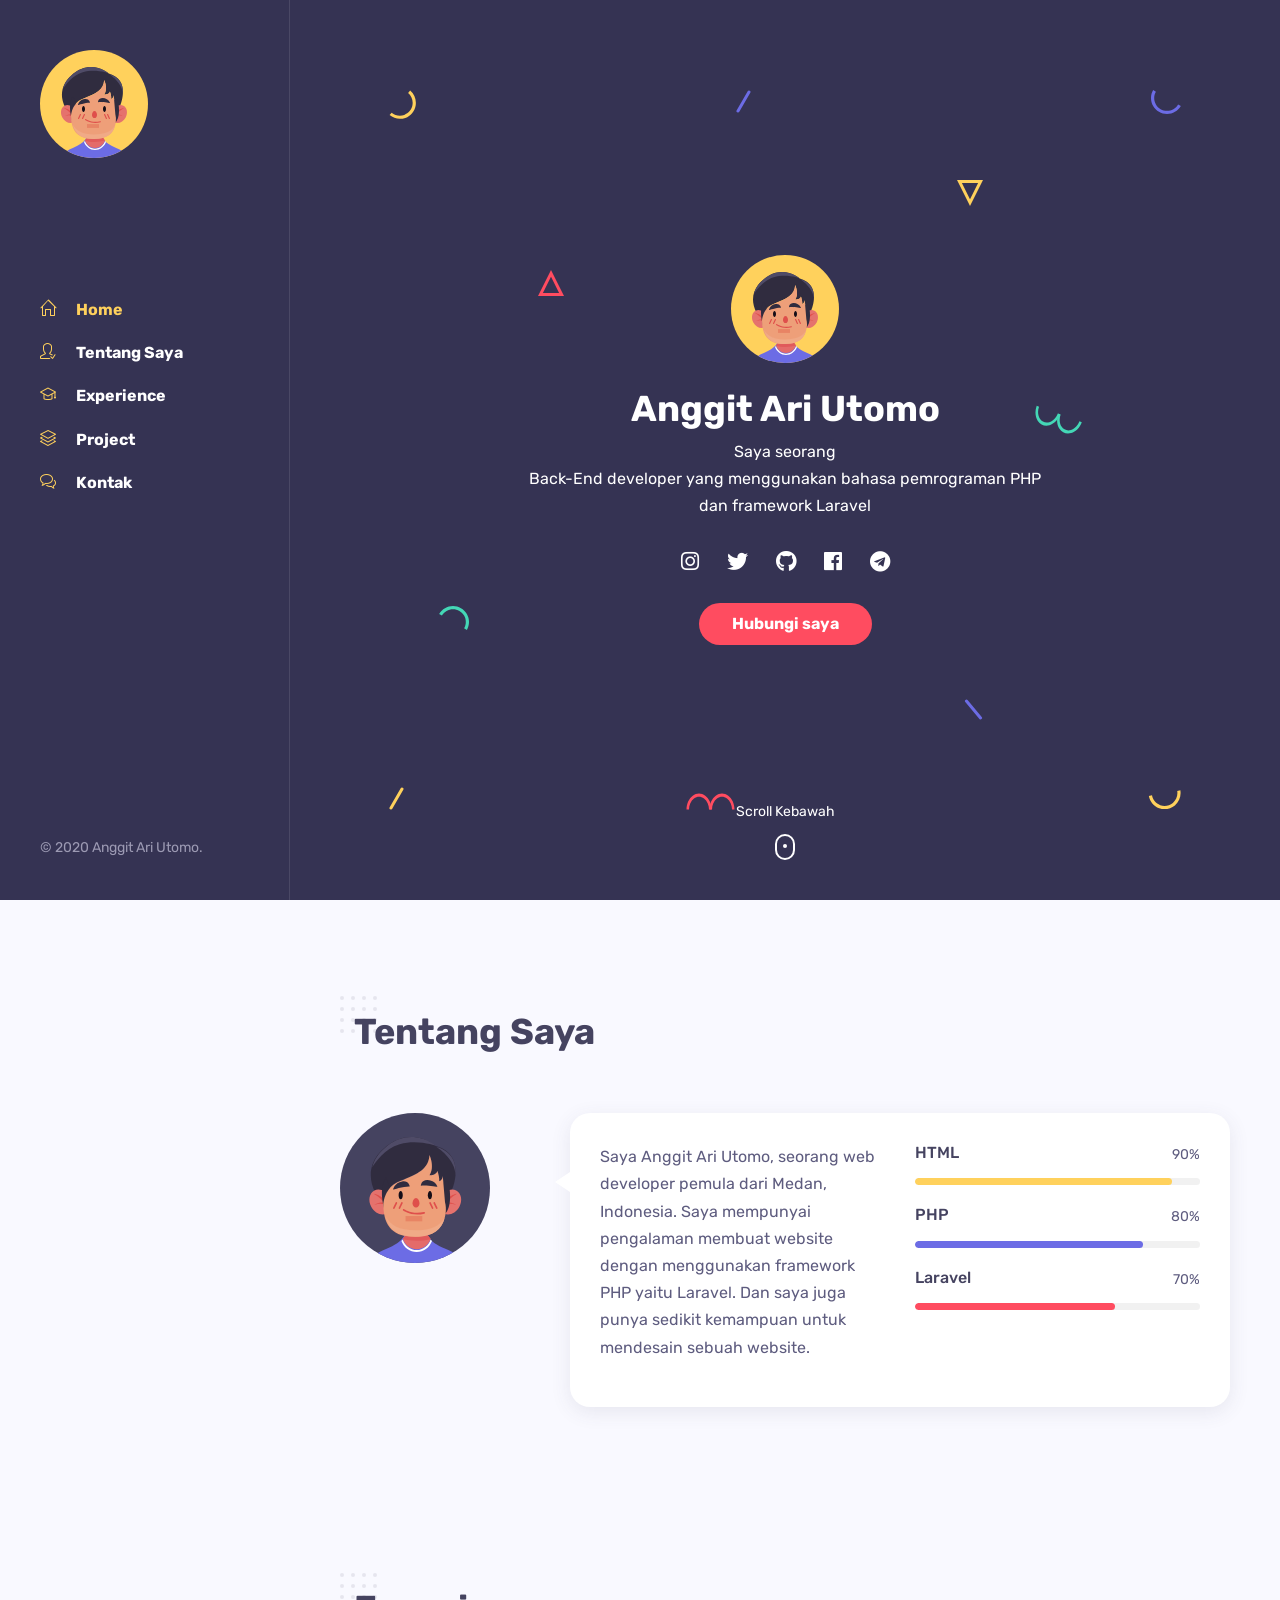
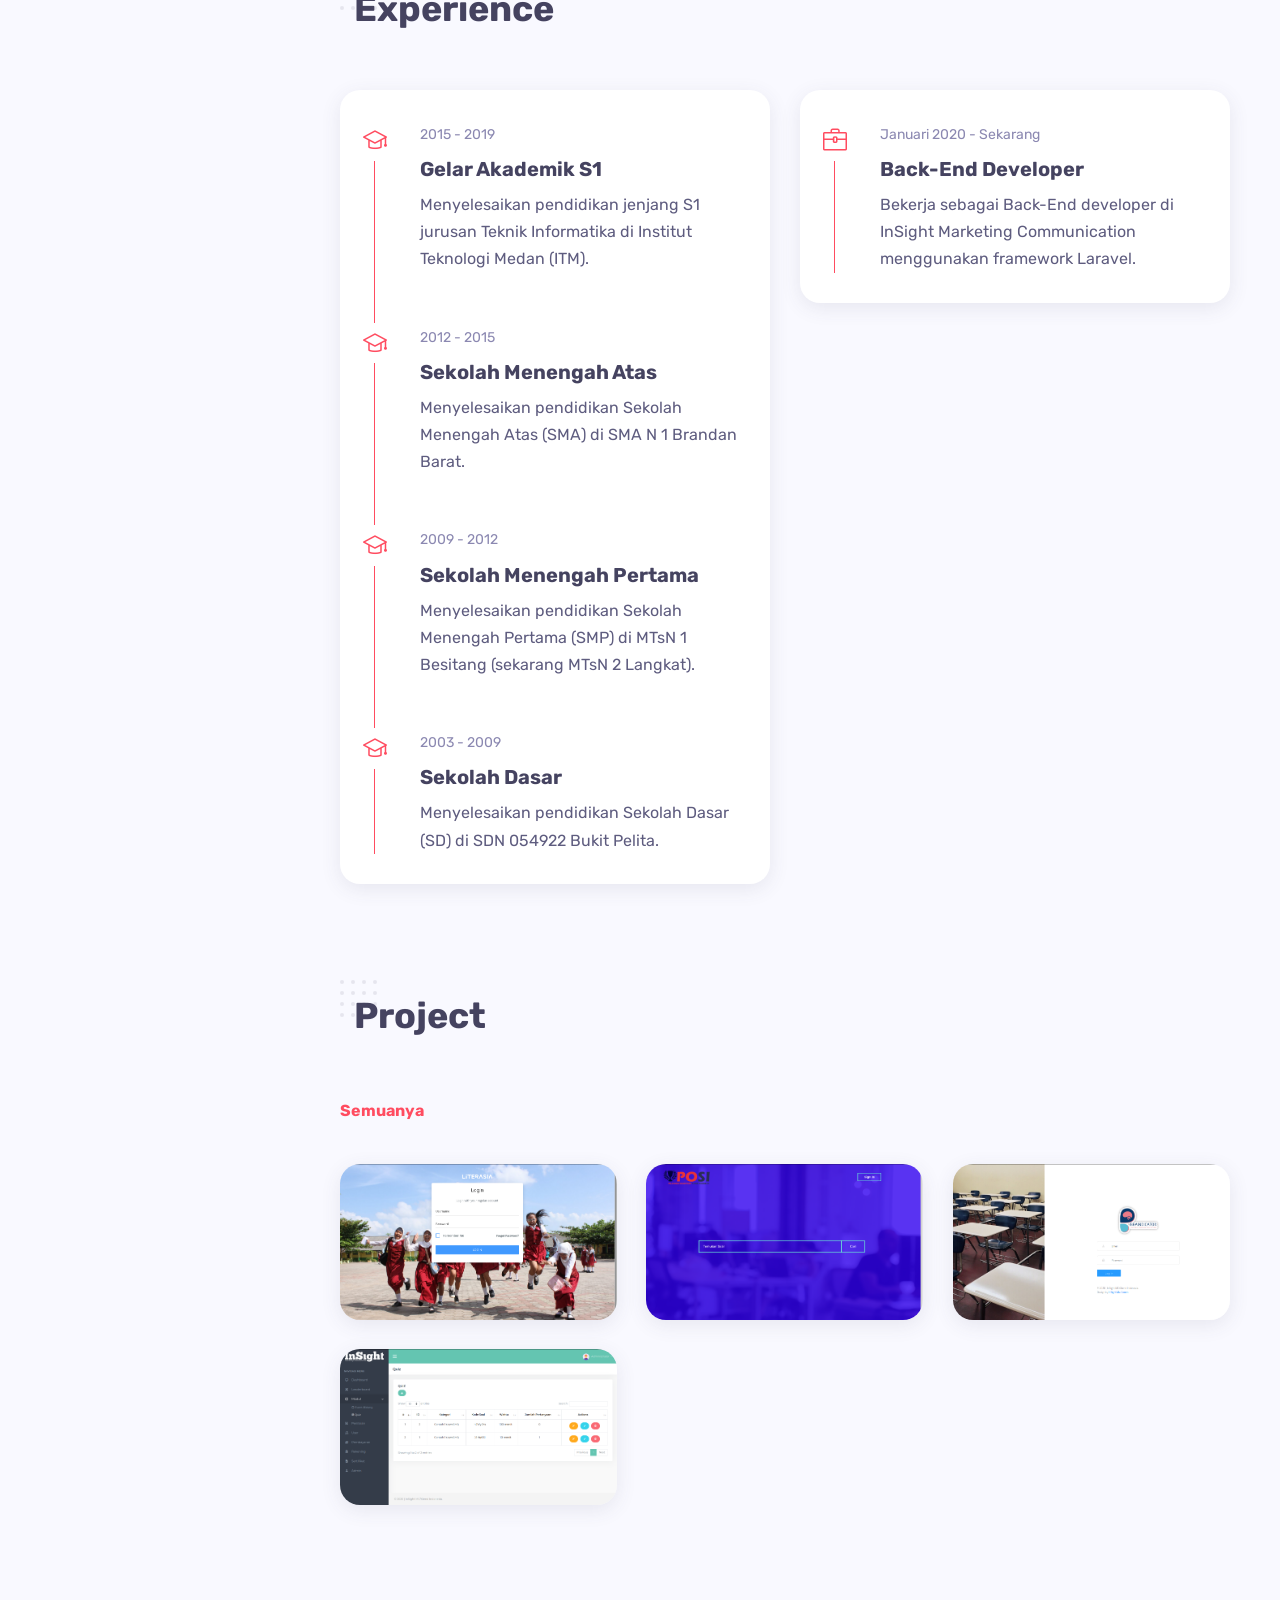
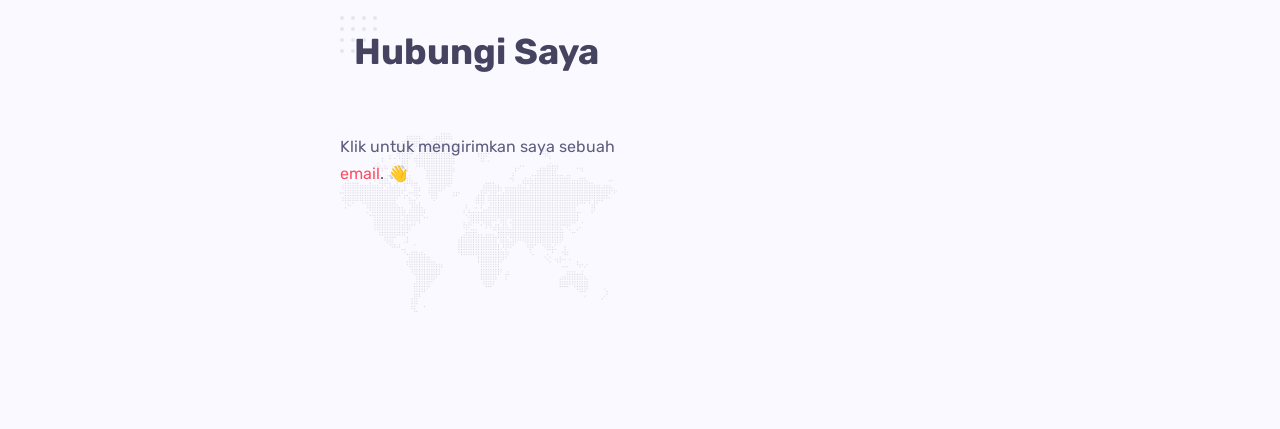
==== commit fbcc2d68: "literasia" ====
--- a/index.html
+++ b/index.html
@@ -484,6 +484,23 @@
 				
 				<!-- portfolio item -->
 				<div class="col-md-4 col-sm-6 grid-item art">
+					<a href="images/literasia.png" class="work-image">
+						<div class="portfolio-item rounded shadow-dark">
+							<div class="details">
+								<span class="term">Laravel</span>
+								<h4 class="title">Membuat Website Forum sekolah dan E-Learning Literasia (On Progress)</h4>
+								<span class="more-button"><i class="icon-magnifier-add"></i></span>
+							</div>
+							<div class="thumb">
+								<img src="images/literasia.png" alt="Portfolio-title" />
+								<div class="mask"></div>
+							</div>
+						</div>
+					</a>
+				</div>
+				
+				<!-- portfolio item -->
+				<div class="col-md-4 col-sm-6 grid-item art">
 					<a href="images/posi.png" class="work-image">
 						<div class="portfolio-item rounded shadow-dark">
 							<div class="details">
@@ -500,7 +517,6 @@
 				</div>
 
 				<!-- portfolio item -->
-				
 				<div class="col-md-4 col-sm-6 grid-item art">
 					<a href="images/braindicator.png" class="work-image">
 						<div class="portfolio-item rounded shadow-dark">
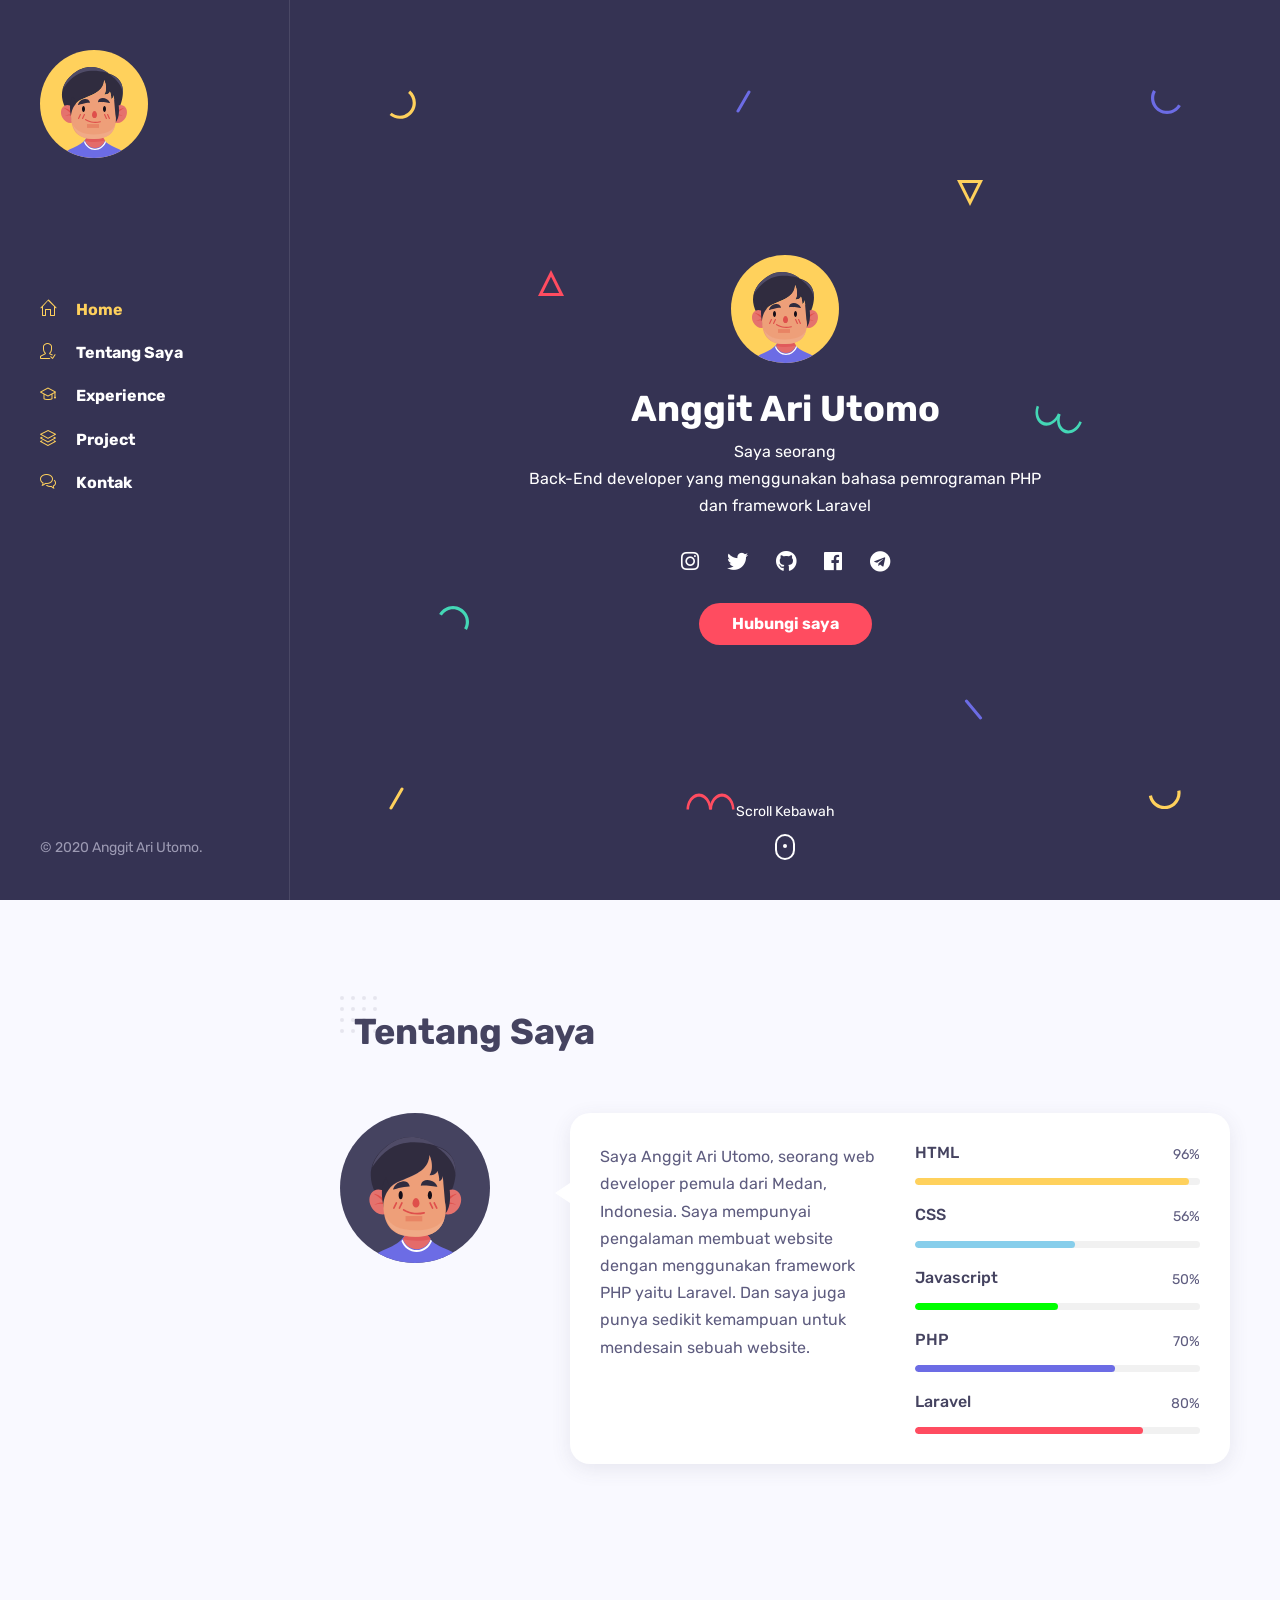
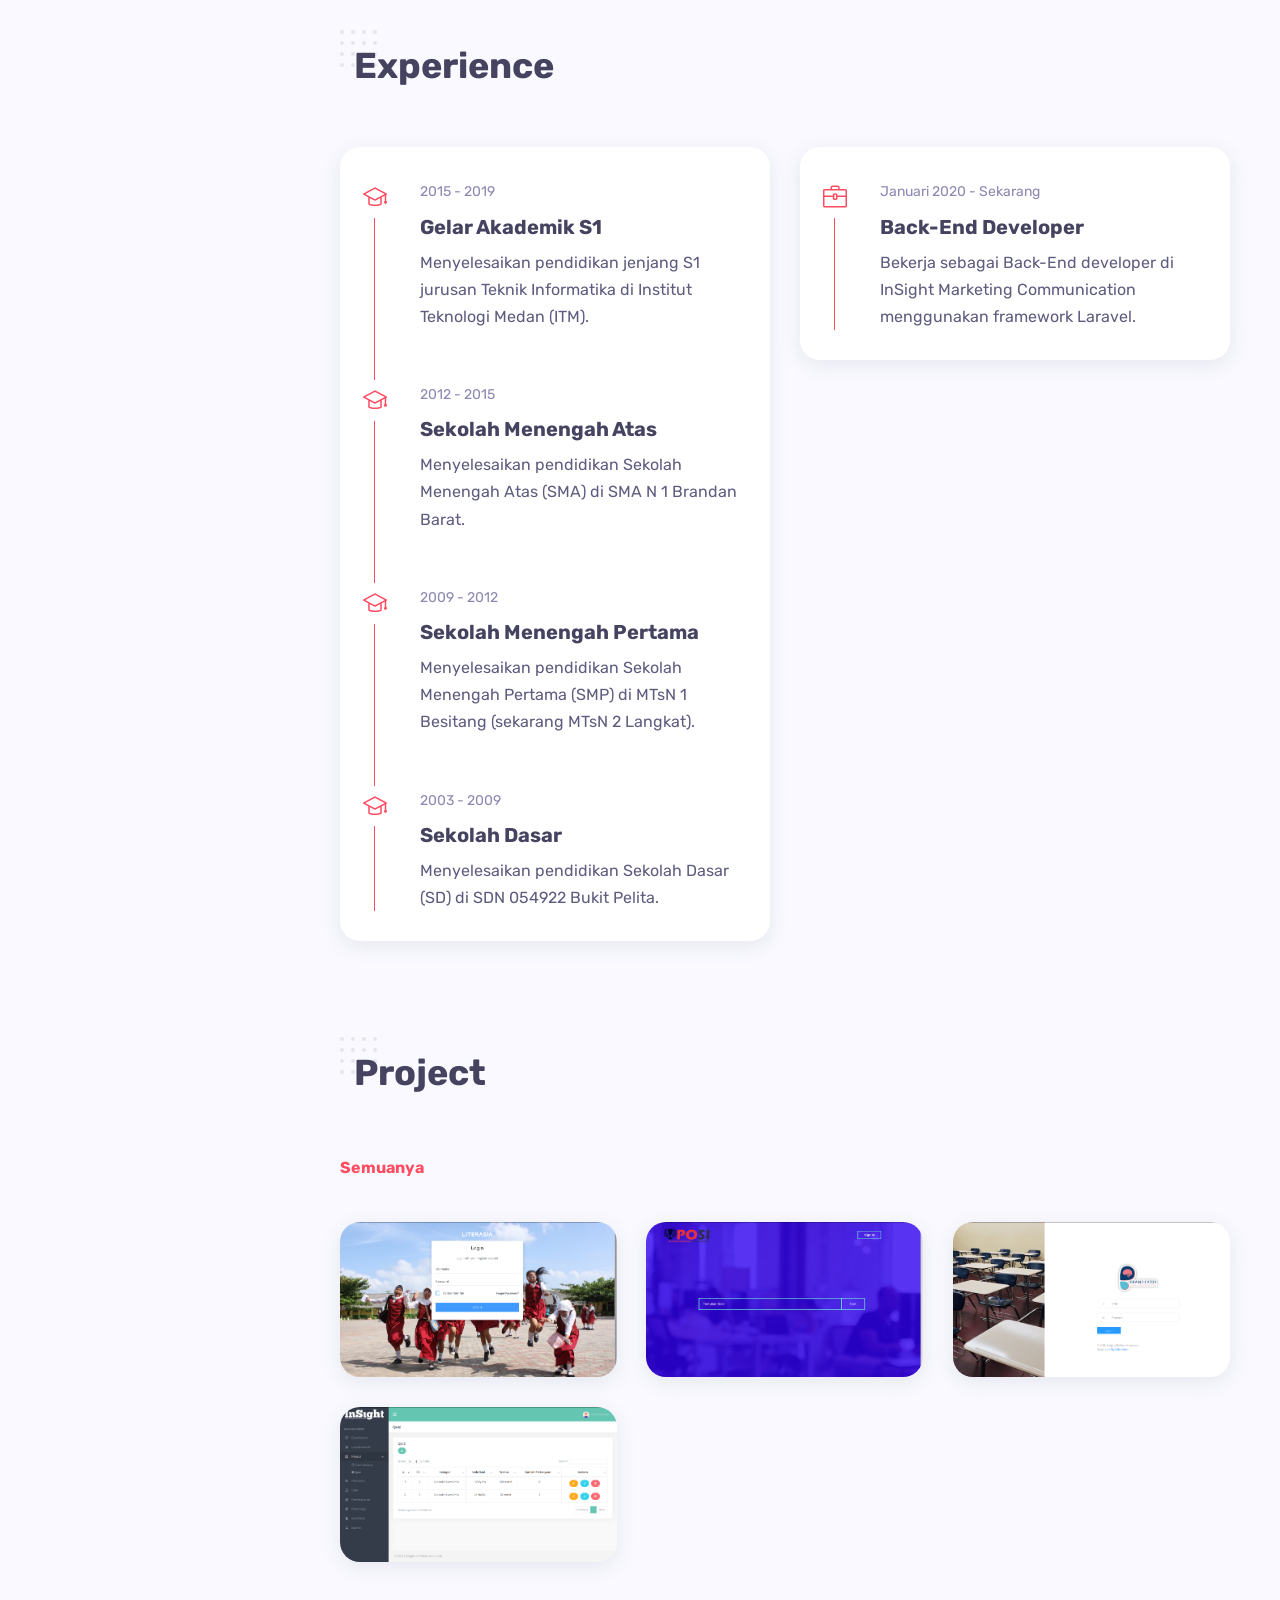
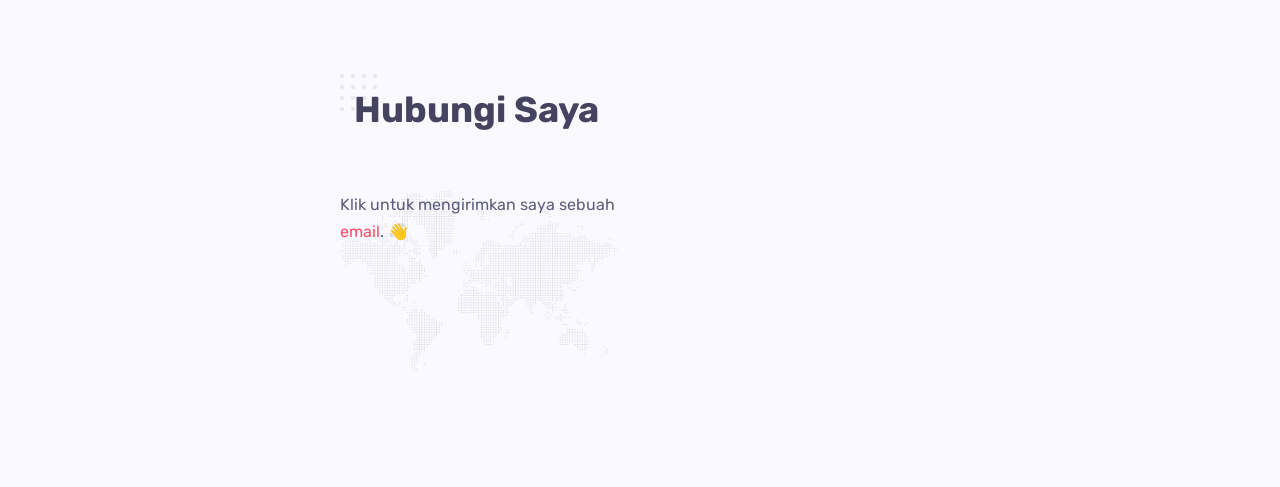
==== commit 1e4d31a8: "progress" ====
--- a/index.html
+++ b/index.html
@@ -218,10 +218,10 @@
 								<div class="skill-item">
 									<div class="skill-info clearfix">
 										<h4 class="float-left mb-3 mt-0">HTML</h4>
-										<span class="float-right">90%</span>
+										<span class="float-right">96%</span>
 									</div>
 									<div class="progress">
-										<div class="progress-bar data-background" role="progressbar" aria-valuemin="0" aria-valuemax="100" aria-valuenow="90" data-color="#FFD15C">
+										<div class="progress-bar data-background" role="progressbar" aria-valuemin="0" aria-valuemax="100" aria-valuenow="96" data-color="#FFD15C">
 										</div>
 									</div>
 									<div class="spacer" data-height="20"></div>
@@ -230,11 +230,11 @@
 								<!-- skill item -->
 								<div class="skill-item">
 									<div class="skill-info clearfix">
-										<h4 class="float-left mb-3 mt-0">PHP</h4>
-										<span class="float-right">80%</span>
+										<h4 class="float-left mb-3 mt-0">CSS</h4>
+										<span class="float-right">56%</span>
 									</div>
 									<div class="progress">
-										<div class="progress-bar data-background" role="progressbar" aria-valuemin="0" aria-valuemax="100" aria-valuenow="80" data-color="#6C6CE5">
+										<div class="progress-bar data-background" role="progressbar" aria-valuemin="0" aria-valuemax="100" aria-valuenow="56" data-color="#87ceeb">
 										</div>
 									</div>
 									<div class="spacer" data-height="20"></div>
@@ -243,11 +243,37 @@
 								<!-- skill item -->
 								<div class="skill-item">
 									<div class="skill-info clearfix">
-										<h4 class="float-left mb-3 mt-0">Laravel</h4>
+										<h4 class="float-left mb-3 mt-0">Javascript</h4>
+										<span class="float-right">50%</span>
+									</div>
+									<div class="progress">
+										<div class="progress-bar data-background" role="progressbar" aria-valuemin="0" aria-valuemax="100" aria-valuenow="50" data-color="#00ff00">
+										</div>
+									</div>
+									<div class="spacer" data-height="20"></div>
+								</div>
+
+								<!-- skill item -->
+								<div class="skill-item">
+									<div class="skill-info clearfix">
+										<h4 class="float-left mb-3 mt-0">PHP</h4>
 										<span class="float-right">70%</span>
 									</div>
 									<div class="progress">
-										<div class="progress-bar data-background" role="progressbar" aria-valuemin="0" aria-valuemax="100" aria-valuenow="70" data-color="#FF4C60">
+										<div class="progress-bar data-background" role="progressbar" aria-valuemin="0" aria-valuemax="100" aria-valuenow="70" data-color="#6C6CE5">
+										</div>
+									</div>
+									<div class="spacer" data-height="20"></div>
+								</div>
+
+								<!-- skill item -->
+								<div class="skill-item">
+									<div class="skill-info clearfix">
+										<h4 class="float-left mb-3 mt-0">Laravel</h4>
+										<span class="float-right">80%</span>
+									</div>
+									<div class="progress">
+										<div class="progress-bar data-background" role="progressbar" aria-valuemin="0" aria-valuemax="100" aria-valuenow="80" data-color="#FF4C60">
 										</div>
 									</div>
 								</div>
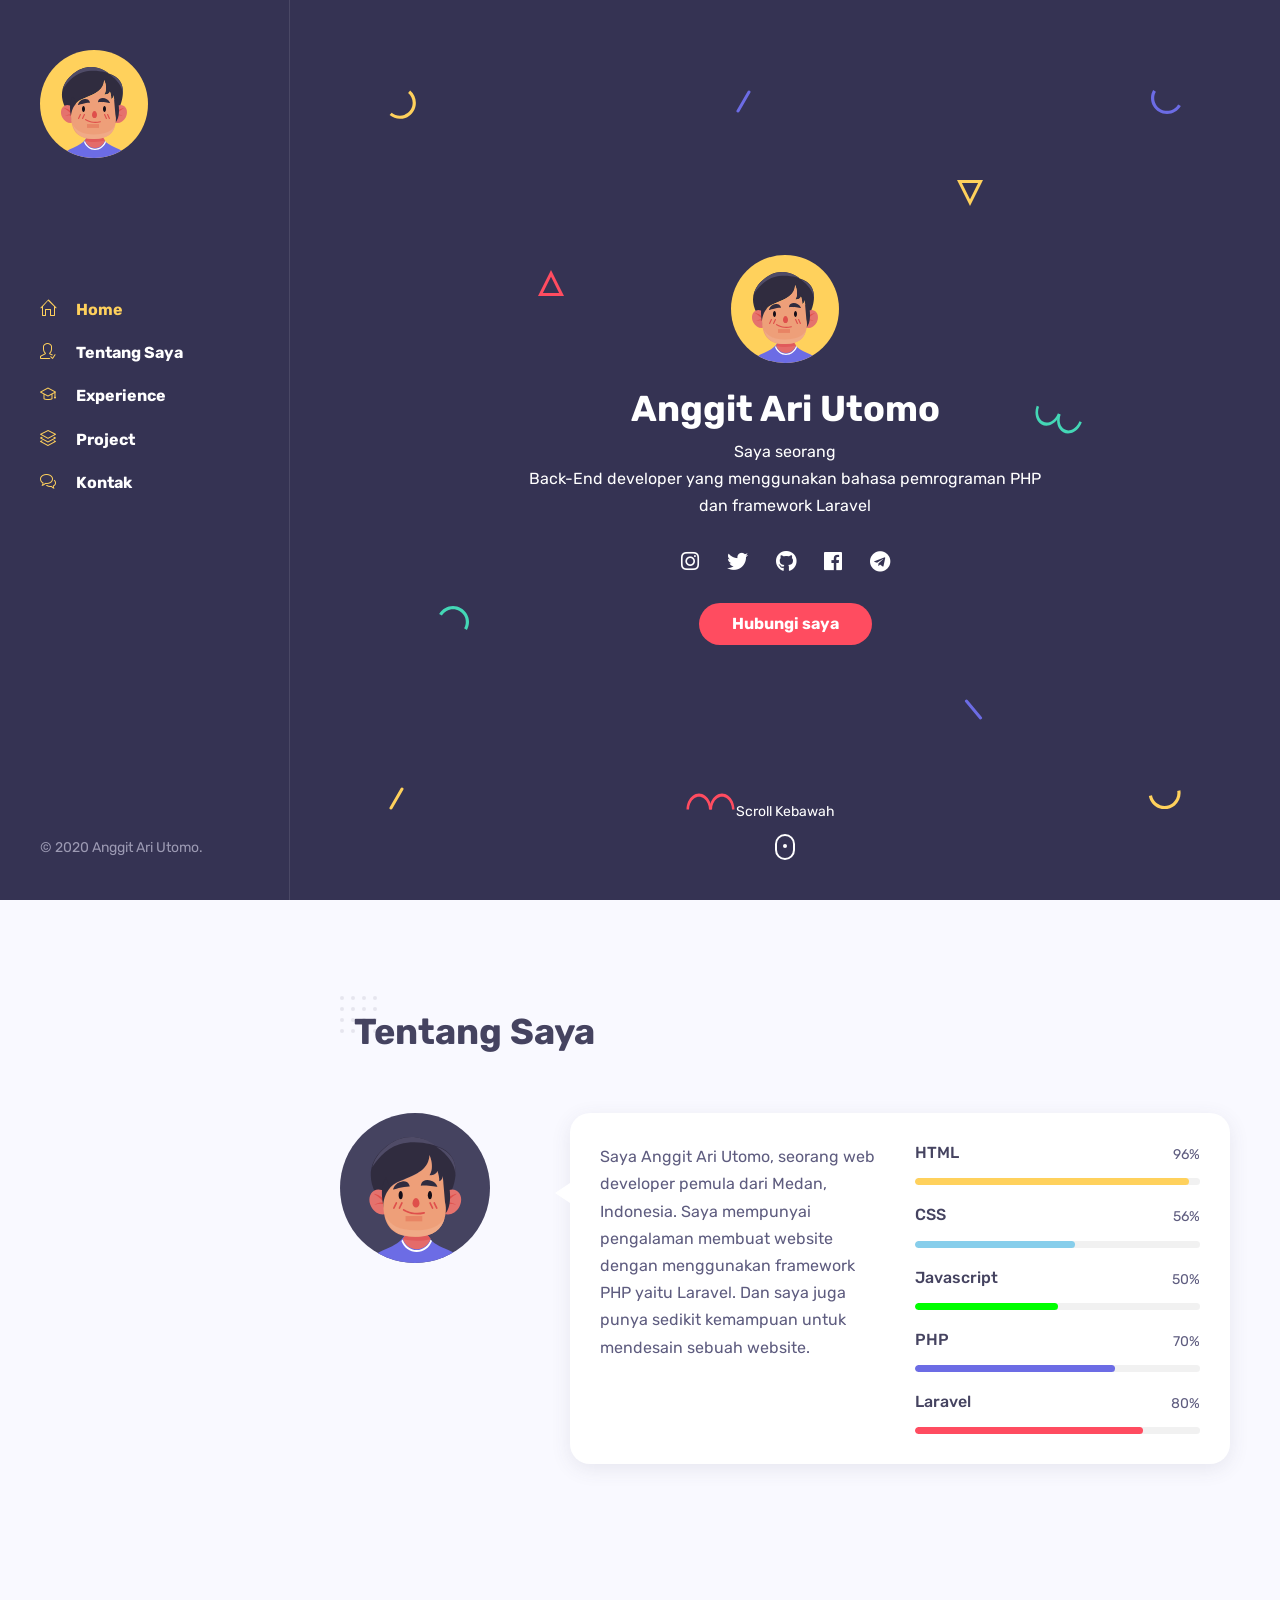
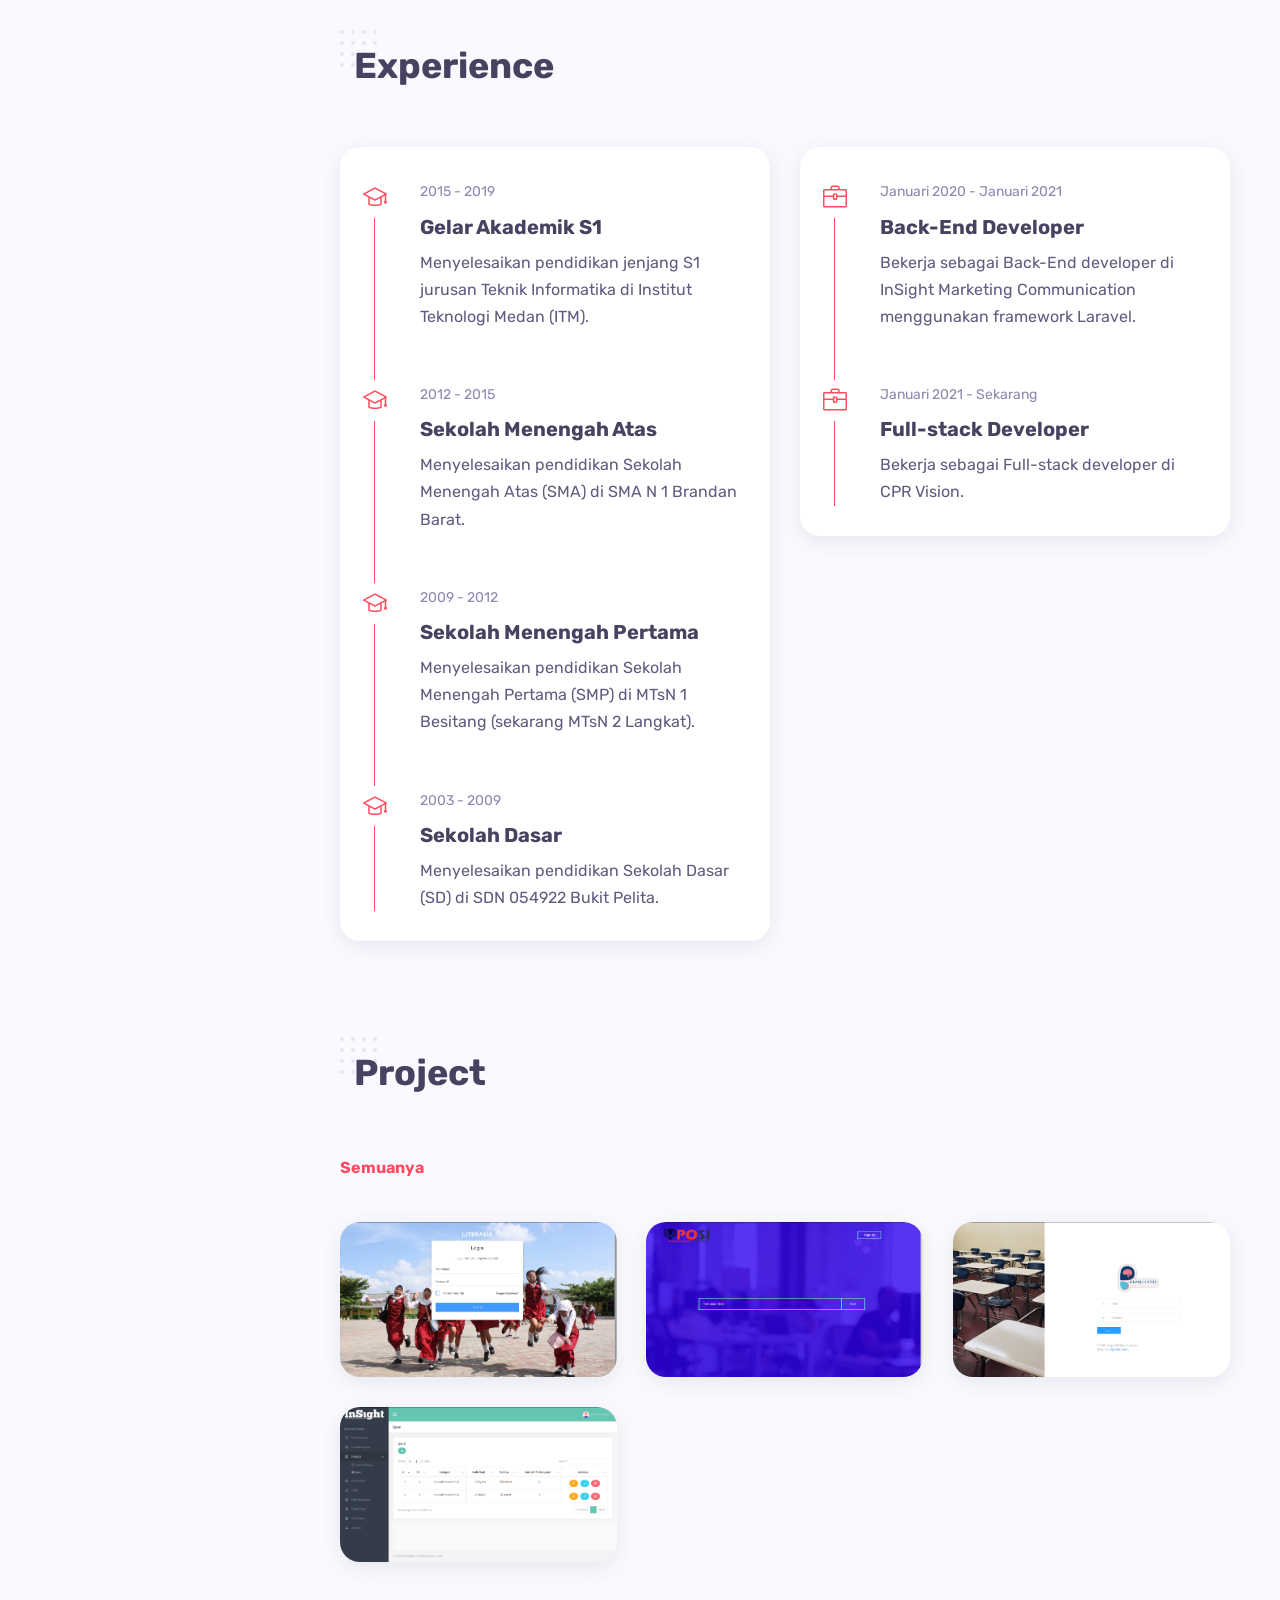
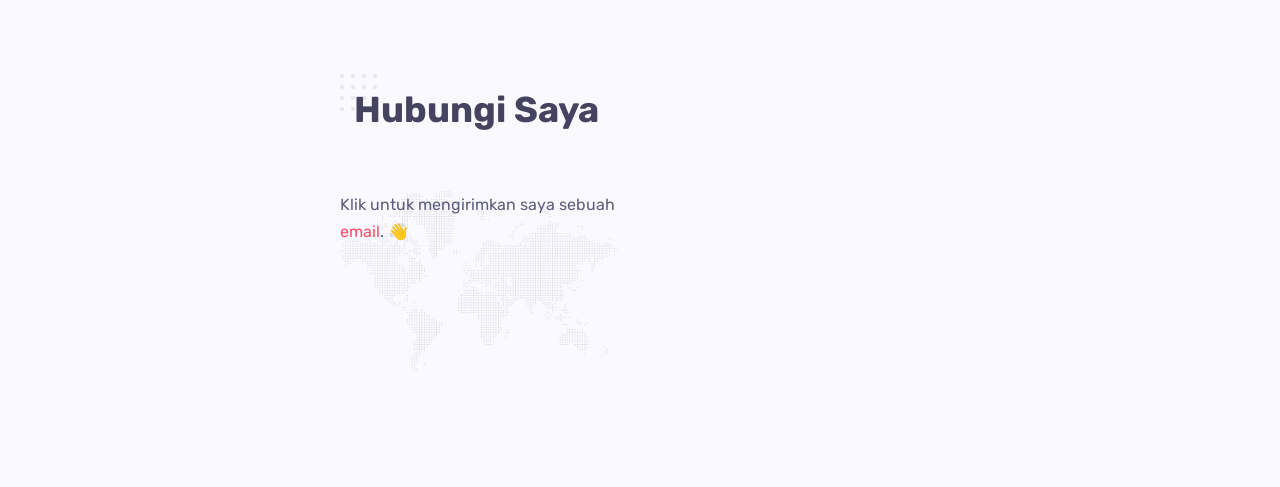
==== commit aa8d1ac3: "Update index.html" ====
--- a/index.html
+++ b/index.html
@@ -464,9 +464,18 @@
 						<!-- timeline item -->
 						<div class="timeline-container wow fadeInUp">
 							<div class="content">
-								<span class="time">Januari 2020 - Sekarang</span>
+								<span class="time">Januari 2020 - Januari 2021</span>
 								<h3 class="title">Back-End Developer</h3>
 								<p>Bekerja sebagai Back-End developer di InSight Marketing Communication menggunakan framework Laravel.</p>
+							</div>
+						</div>
+
+						<!-- timeline item -->
+						<div class="timeline-container wow fadeInUp">
+							<div class="content">
+								<span class="time">Januari 2021 - Sekarang</span>
+								<h3 class="title">Full-stack Developer</h3>
+								<p>Bekerja sebagai Full-stack developer di CPR Vision.</p>
 							</div>
 						</div>
 
@@ -937,4 +946,4 @@
 <script src="js/custom.js"></script>
 
 </body>
-</html>+</html>
